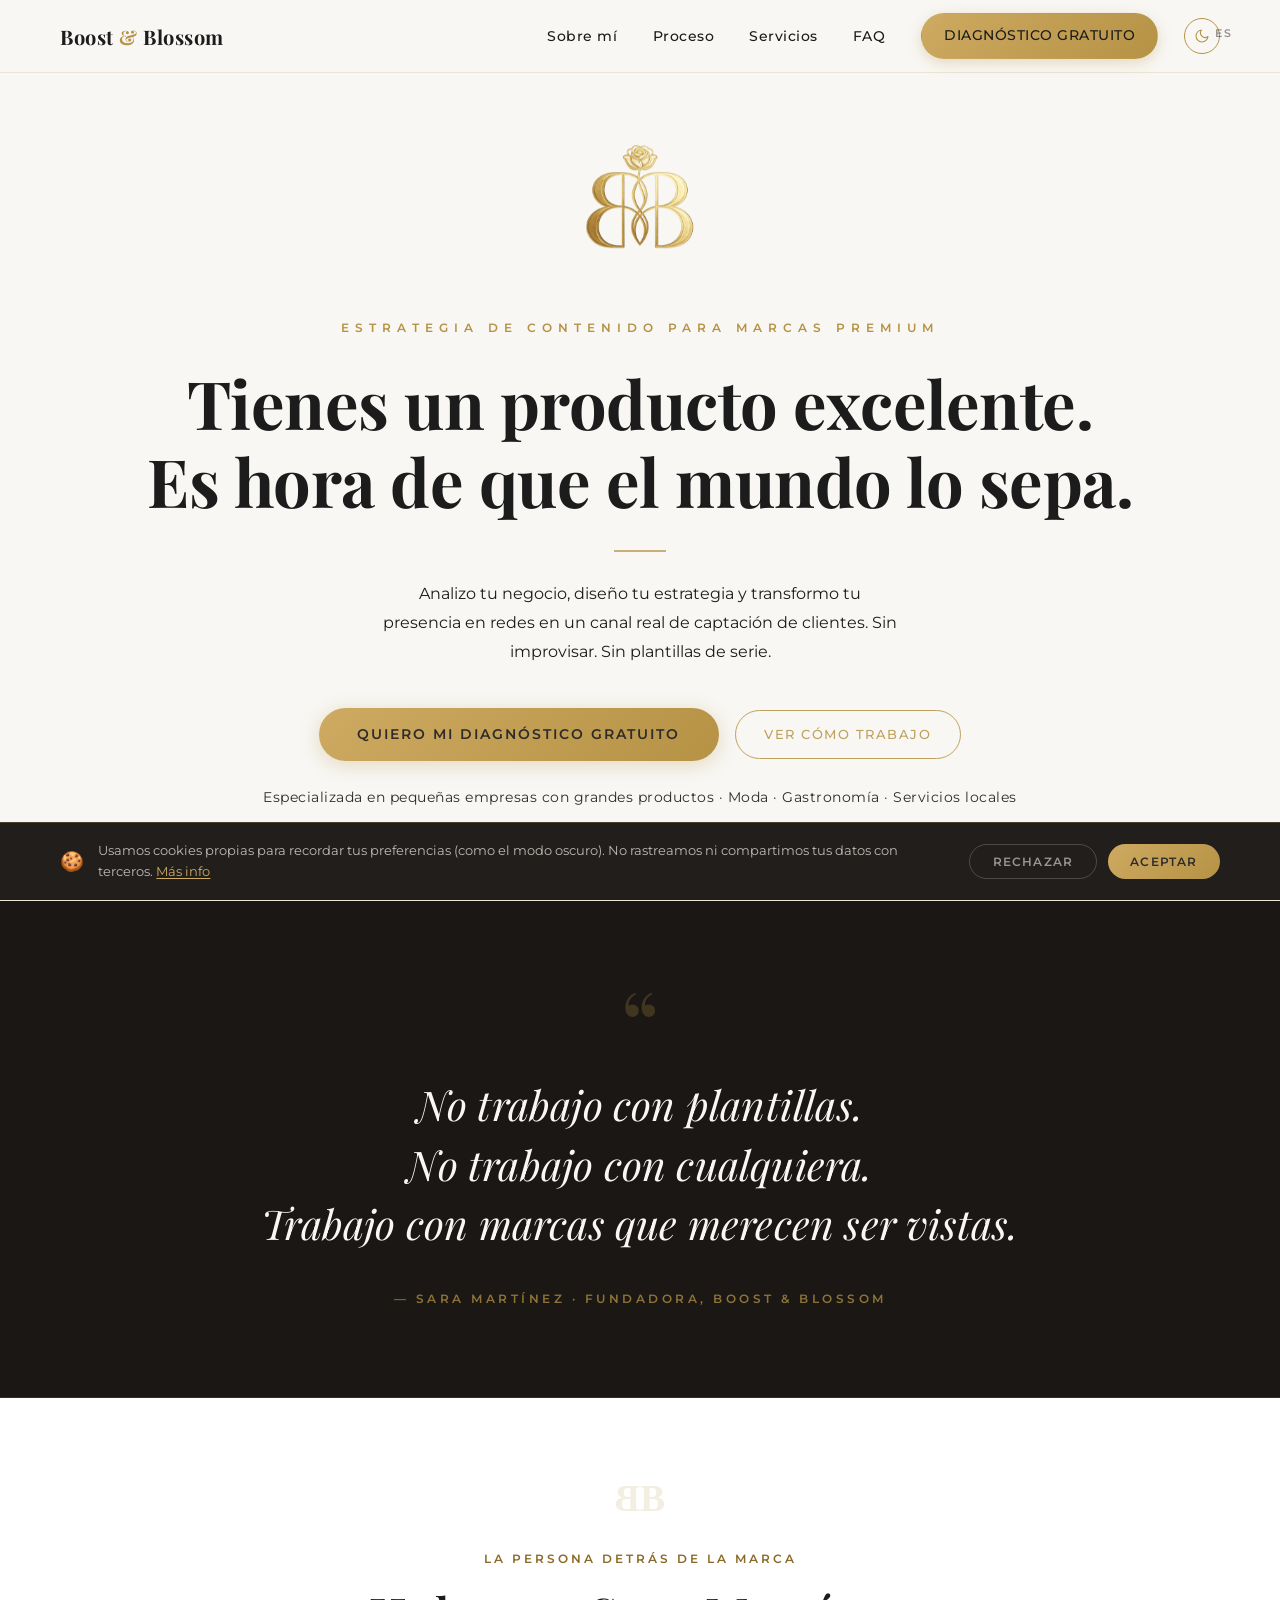
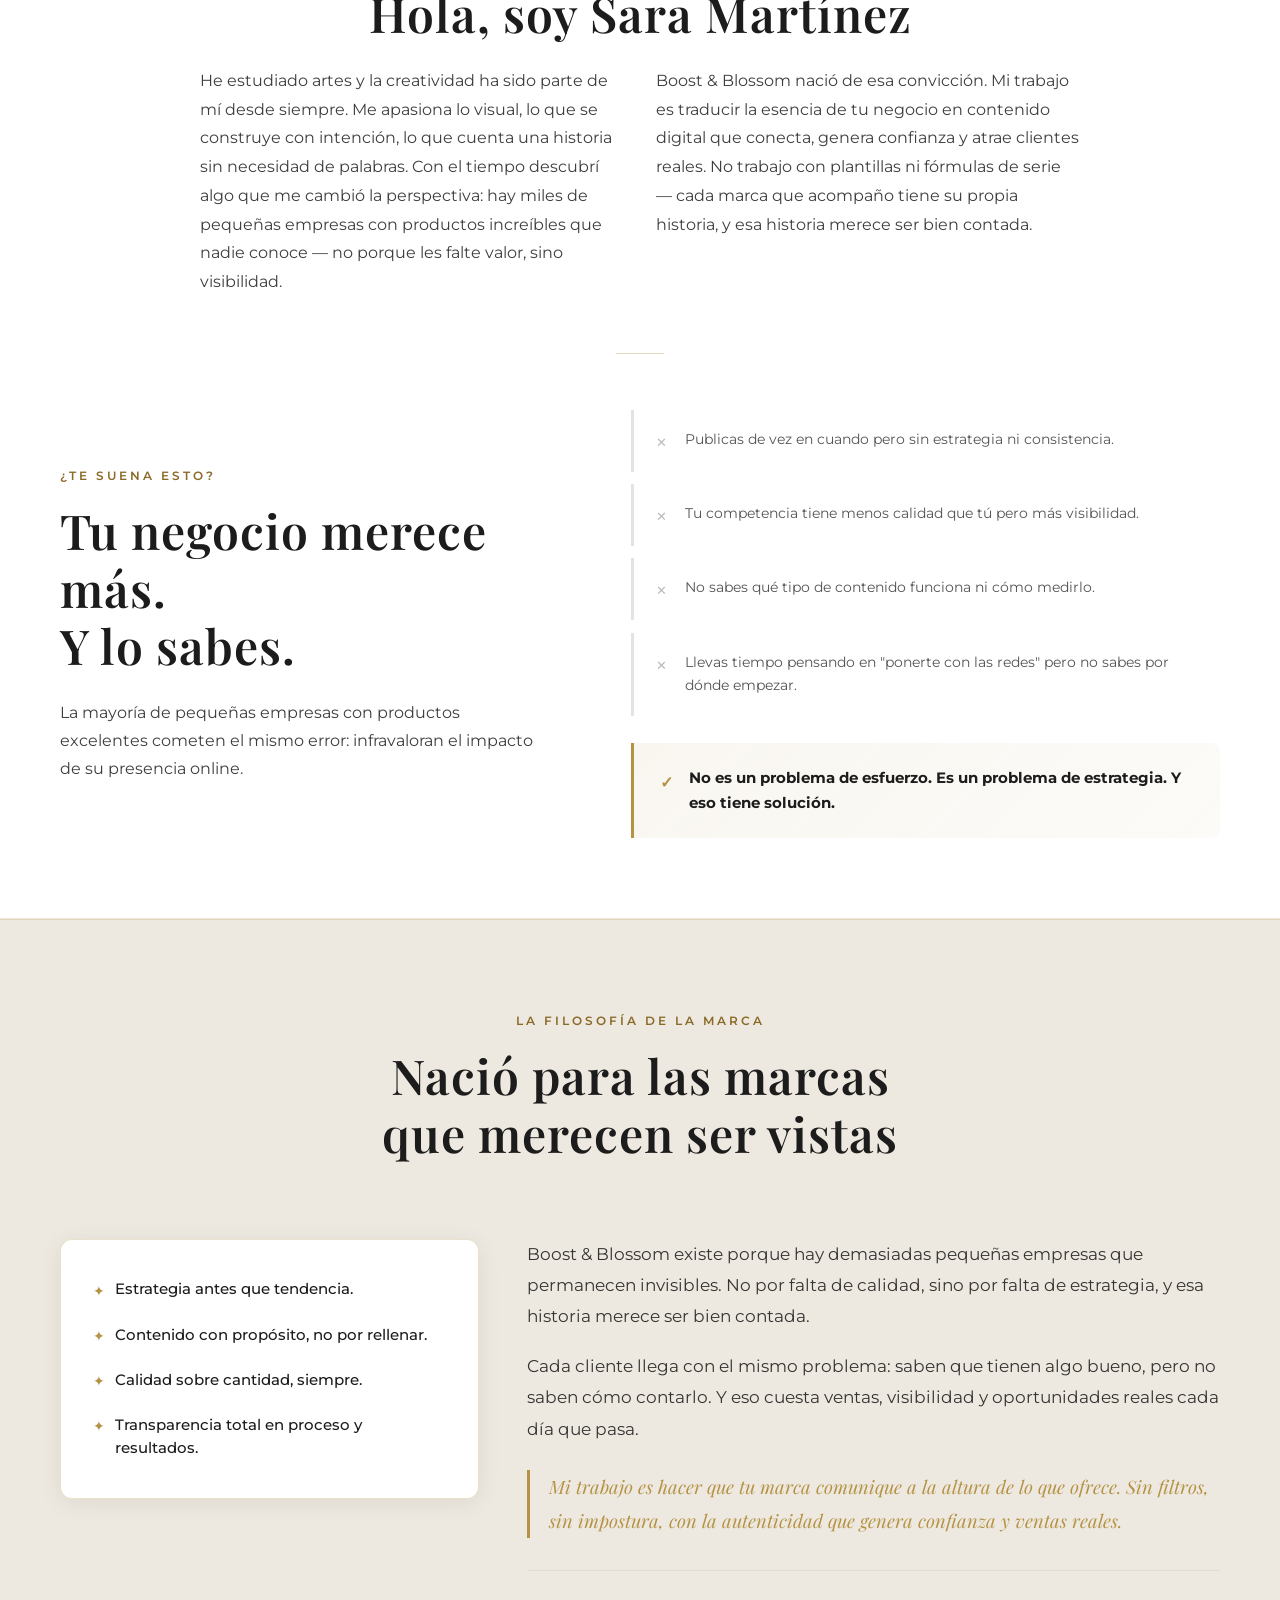
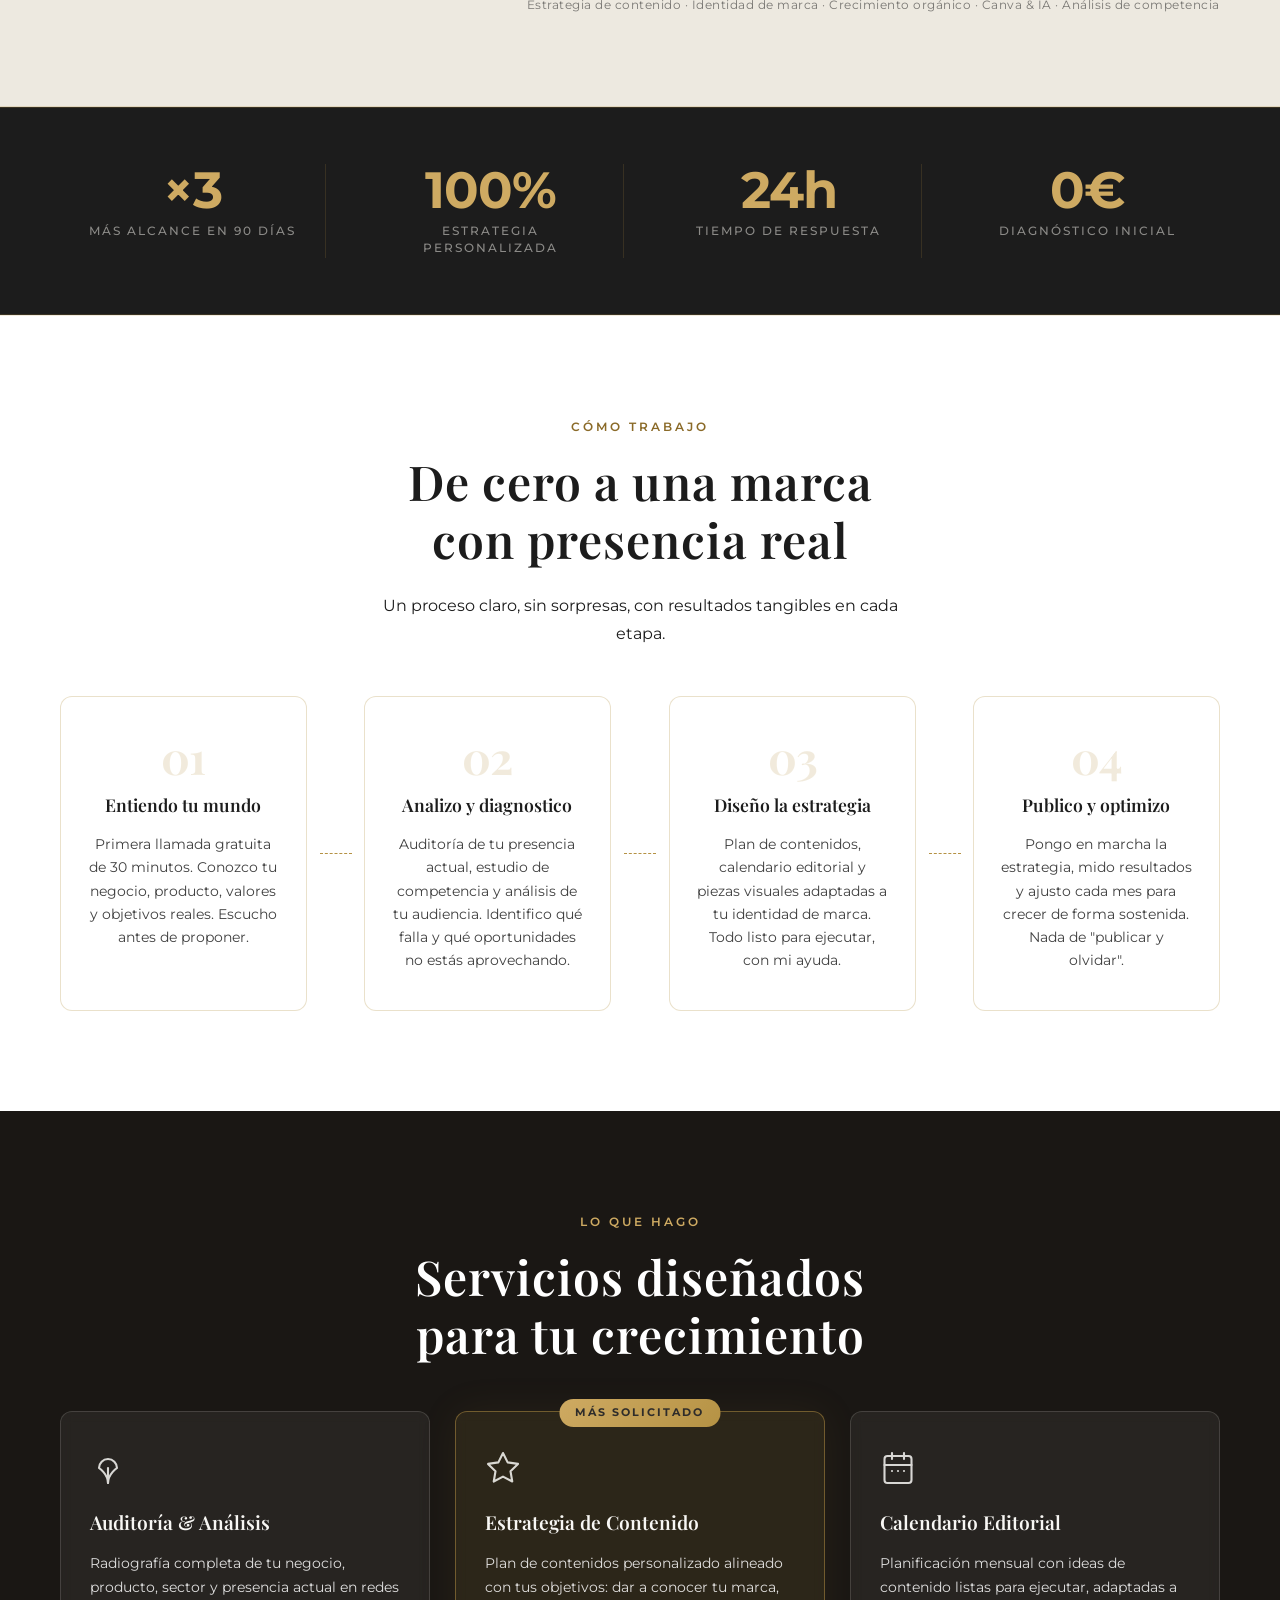
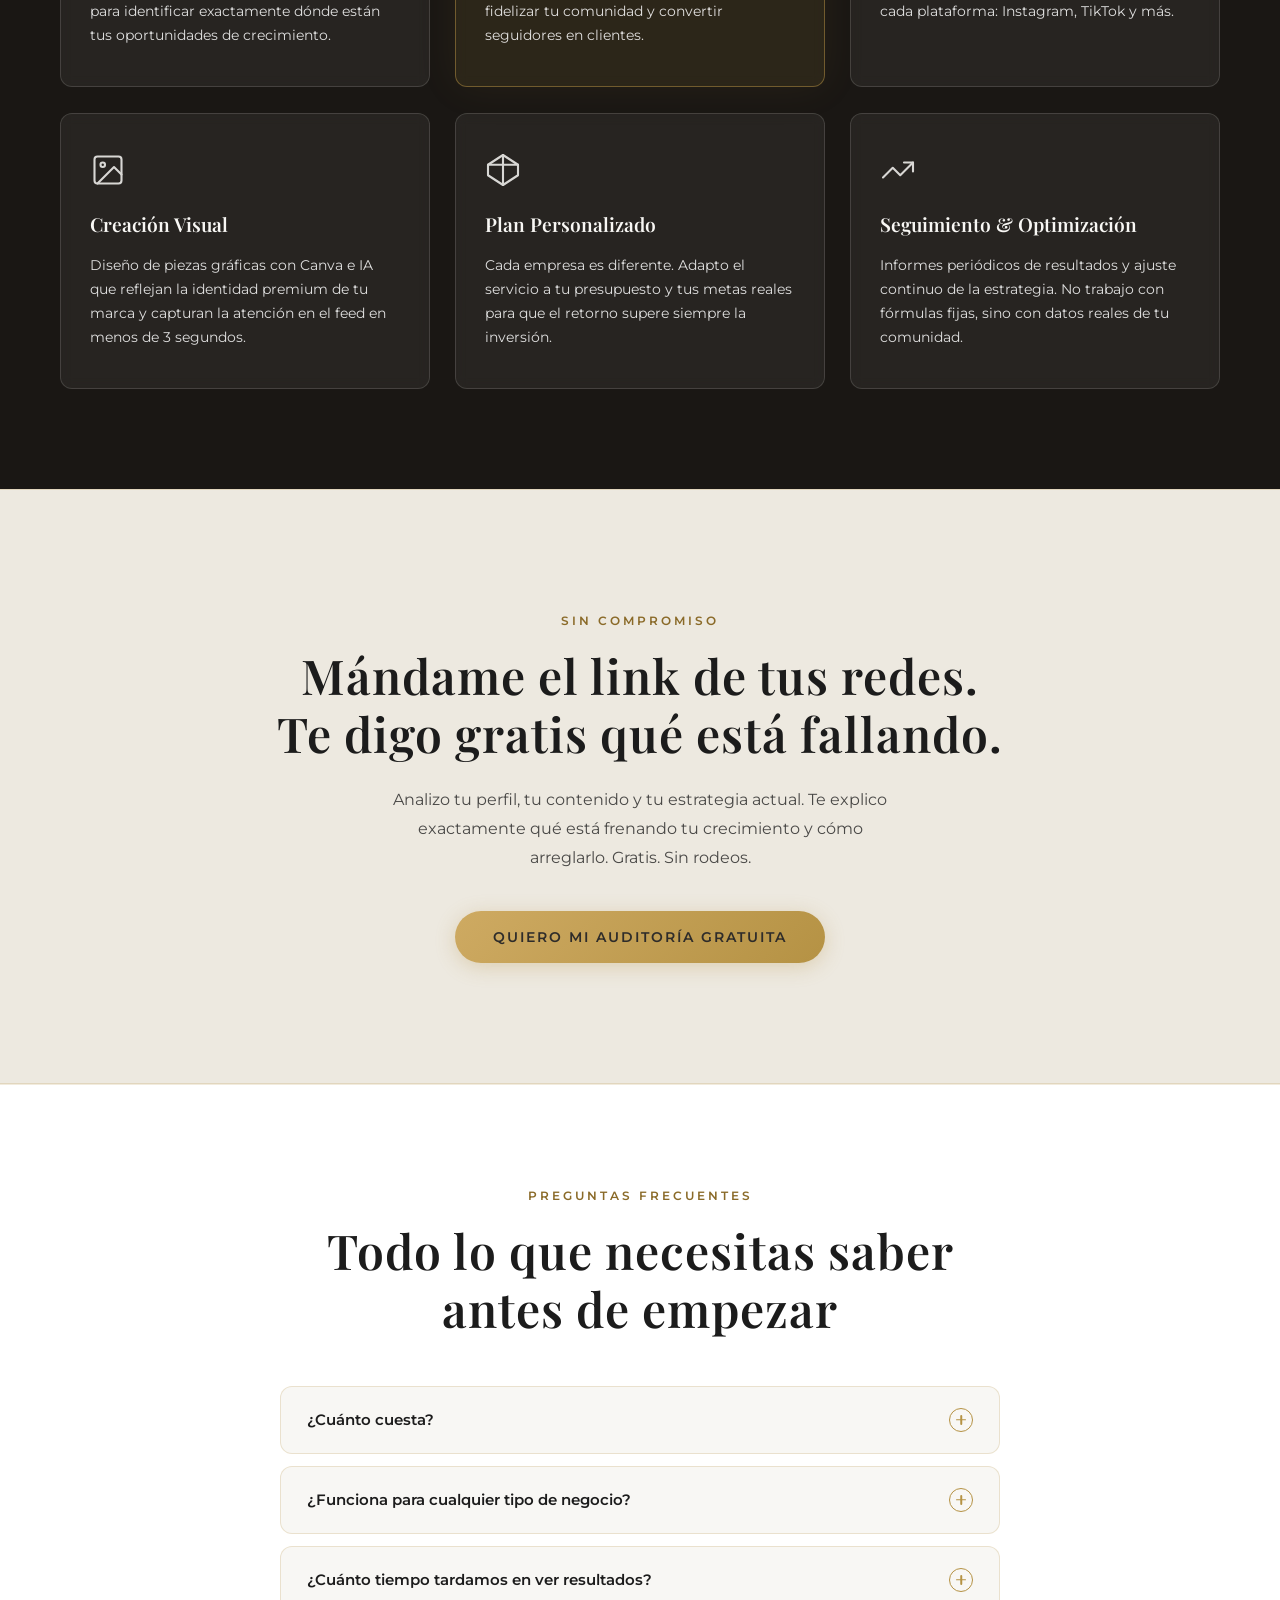
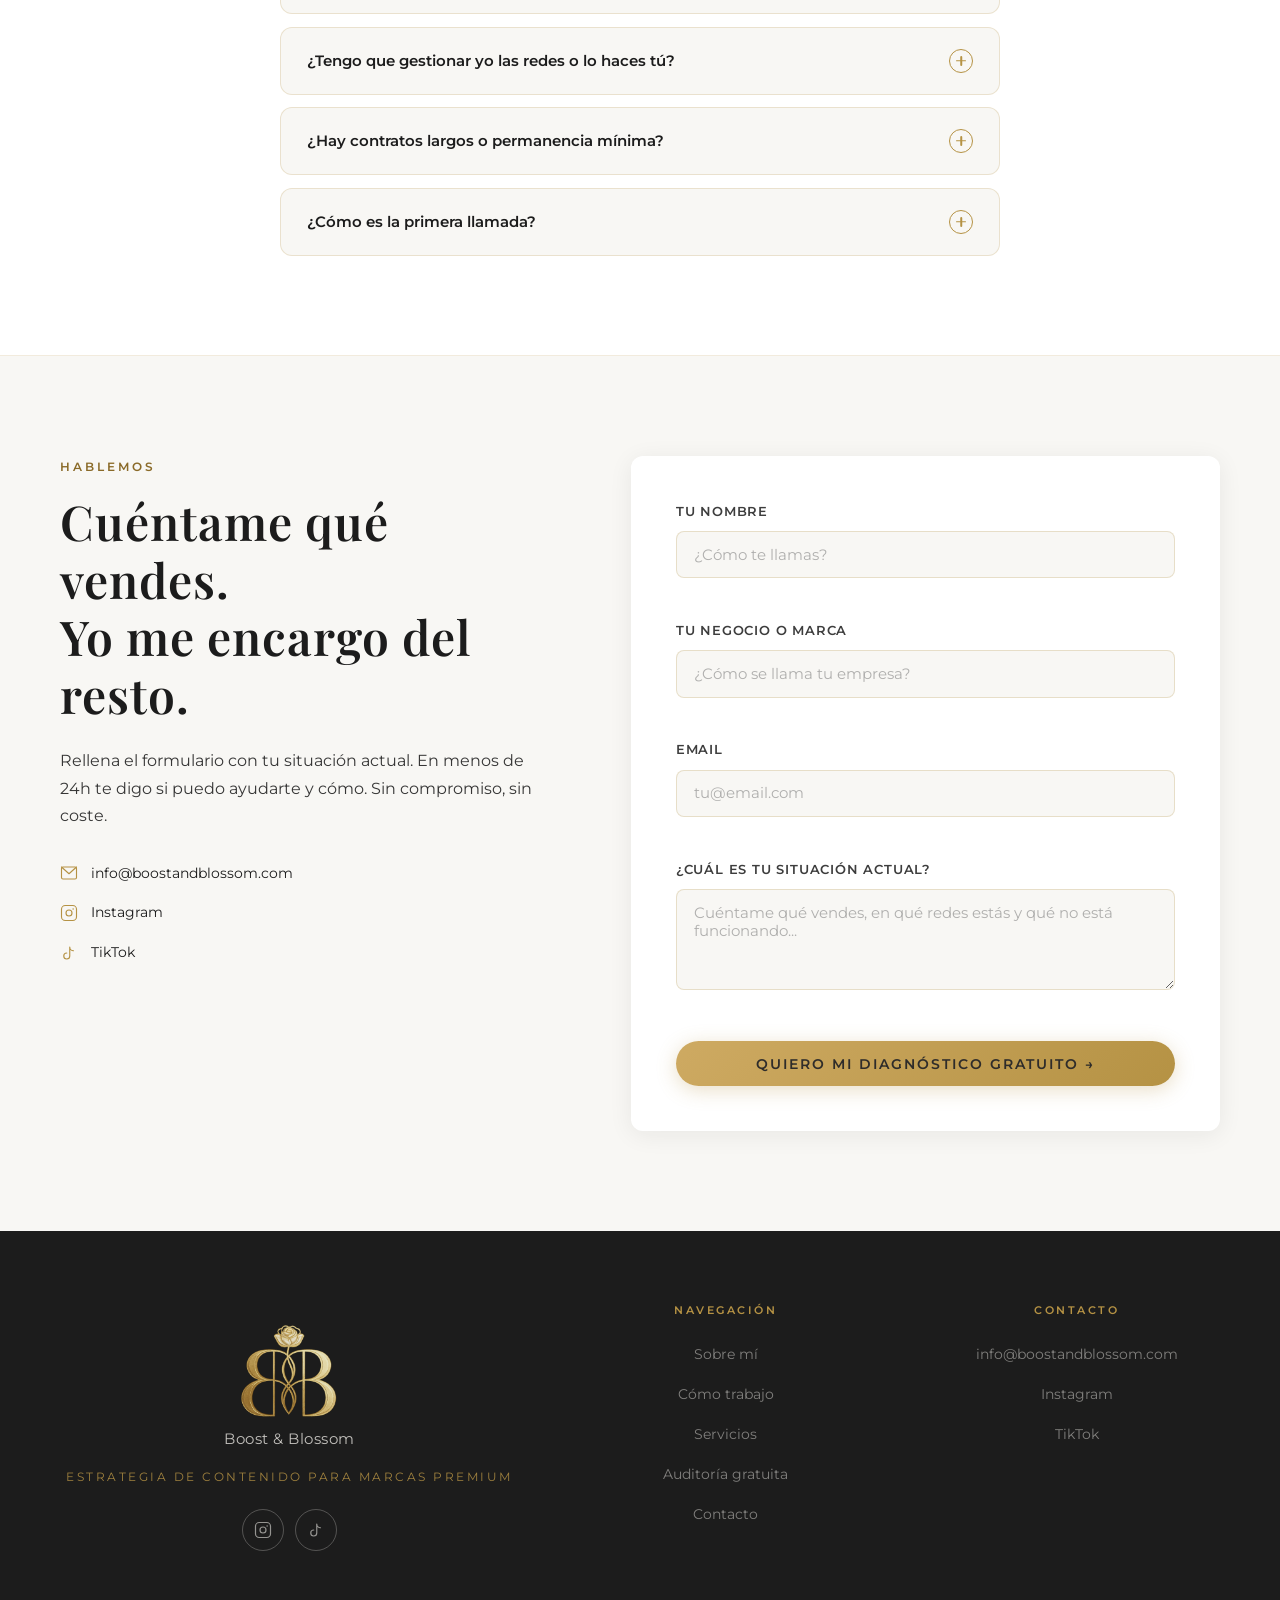
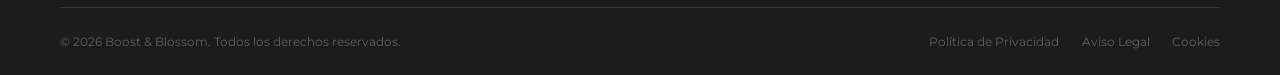
==== index.html @ fdf80126 "Launch Boost & Blossom website" ====
<!DOCTYPE html>
<html lang="es">
<head>
  <meta charset="UTF-8" />
  <meta name="viewport" content="width=device-width, initial-scale=1.0" />
  <title>Boost & Blossom | Estrategia de contenido para marcas premium</title>
  <meta name="description" content="Boost & Blossom: estrategia de contenido y gestión de redes sociales para pequeñas empresas con grandes productos. Moda, gastronomía, servicios locales. Diagnóstico gratuito." />
  <meta name="keywords" content="estrategia de contenido, gestión redes sociales, social media, marcas premium, pequeñas empresas, moda, gastronomía, servicios locales, Instagram, TikTok" />
  <meta name="author" content="Sara Martínez — Boost & Blossom" />
  <link rel="canonical" href="https://www.boostandblossom.com/" />

  <!-- Open Graph -->
  <meta property="og:title" content="Boost & Blossom | Estrategia de contenido para marcas premium" />
  <meta property="og:description" content="Tienes un producto excelente. Es hora de que el mundo lo sepa. Estrategia de contenido, identidad de marca y gestión de redes para pequeñas empresas." />
  <meta property="og:type" content="website" />
  <meta property="og:url" content="https://www.boostandblossom.com/" />
  <meta property="og:image" content="https://www.boostandblossom.com/og-image.png" />
  <meta property="og:image:width" content="1200" />
  <meta property="og:image:height" content="630" />
  <meta property="og:locale" content="es_ES" />
  <meta property="og:site_name" content="Boost & Blossom" />

  <!-- Twitter / X -->
  <meta name="twitter:card" content="summary_large_image" />
  <meta name="twitter:title" content="Boost & Blossom | Estrategia de contenido para marcas premium" />
  <meta name="twitter:description" content="Tienes un producto excelente. Es hora de que el mundo lo sepa. Estrategia de contenido y gestión de redes para pequeñas empresas." />
  <meta name="twitter:image" content="https://www.boostandblossom.com/og-image.png" />

  <link rel="preconnect" href="https://fonts.googleapis.com" />
  <link rel="preconnect" href="https://fonts.gstatic.com" crossorigin />
  <link href="https://fonts.googleapis.com/css2?family=Playfair+Display:ital,wght@0,400;0,600;0,700;1,400&family=Montserrat:wght@300;400;500;600&display=swap" rel="stylesheet" />
  <link rel="icon" type="image/svg+xml" href="favicon.svg" />
  <link rel="icon" type="image/png" href="favicon.png" />
  <link rel="apple-touch-icon" href="favicon.png" />

  <!-- Schema.org — datos estructurados para Google -->
  <script type="application/ld+json">
  {
    "@context": "https://schema.org",
    "@type": "LocalBusiness",
    "name": "Boost & Blossom",
    "description": "Estrategia de contenido y gestión de redes sociales para pequeñas empresas con grandes productos.",
    "url": "https://www.boostandblossom.com",
    "logo": "https://www.boostandblossom.com/favicon.svg",
    "image": "https://www.boostandblossom.com/og-image.png",
    "email": "info@boostandblossom.com",
    "founder": {
      "@type": "Person",
      "name": "Sara Martínez"
    },
    "sameAs": [
      "https://www.instagram.com/boostandblossom.co/",
      "https://www.tiktok.com/@boostandblossom.co"
    ],
    "serviceType": [
      "Estrategia de contenido",
      "Gestión de redes sociales",
      "Identidad de marca",
      "Calendario editorial",
      "Creación visual"
    ],
    "areaServed": "ES",
    "priceRange": "€€"
  }
  </script>
  <link rel="stylesheet" href="style.css" />
</head>
<body>

  <!-- ===== NAVBAR ===== -->
  <header class="navbar">
    <div class="navbar__inner container">
      <a href="#inicio" class="navbar__brand">Boost <span>&</span> Blossom</a>
      <nav class="navbar__nav" id="nav-menu" aria-label="Navegación principal">
        <ul>
          <li><a href="#sobre-mi">Sobre mí</a></li>
          <li><a href="#proceso">Proceso</a></li>
          <li><a href="#servicios">Servicios</a></li>
          <li><a href="#preguntas">FAQ</a></li>
          <li><a href="#contacto" class="btn btn--nav btn--nav-cta">Diagnóstico gratuito</a></li>
        </ul>
      </nav>
      <div class="navbar__actions">
        <button id="theme-toggle" aria-label="Cambiar tema">
          <svg class="icon-moon" viewBox="0 0 24 24" fill="none" stroke="currentColor" stroke-width="1.6" stroke-linecap="round" stroke-linejoin="round" aria-hidden="true"><path d="M21 12.79A9 9 0 1 1 11.21 3 7 7 0 0 0 21 12.79z"/></svg>
          <svg class="icon-sun" viewBox="0 0 24 24" fill="none" stroke="currentColor" stroke-width="1.6" stroke-linecap="round" stroke-linejoin="round" aria-hidden="true"><circle cx="12" cy="12" r="4"/><line x1="12" y1="2" x2="12" y2="5"/><line x1="12" y1="19" x2="12" y2="22"/><line x1="4.22" y1="4.22" x2="6.34" y2="6.34"/><line x1="17.66" y1="17.66" x2="19.78" y2="19.78"/><line x1="2" y1="12" x2="5" y2="12"/><line x1="19" y1="12" x2="22" y2="12"/><line x1="4.22" y1="19.78" x2="6.34" y2="17.66"/><line x1="17.66" y1="6.34" x2="19.78" y2="4.22"/></svg>
        </button>
        <button class="navbar__hamburger" id="hamburger" aria-label="Abrir menú" aria-expanded="false" aria-controls="nav-menu">
          <span></span><span></span><span></span>
        </button>
      </div>
      <div class="navbar__overlay" id="nav-overlay" aria-hidden="true"></div>
    </div>
  </header>

  <!-- ===== HERO ===== -->
  <section class="hero" id="inicio">
    <div class="container hero__content">
      <picture class="hero__logo">
        <source srcset="logos/1.webp" type="image/webp">
        <img src="logos/1.png" alt="Boost &amp; Blossom" width="200" height="200" fetchpriority="high">
      </picture>
      <p class="hero__tagline">Estrategia de contenido para marcas premium</p>
      <h1 class="hero__headline">
        <span>Tienes un producto excelente.</span>
        <span>Es hora de que el mundo lo sepa.</span>
      </h1>
      <div class="hero__divider"></div>
      <p class="hero__sub">Analizo tu negocio, diseño tu estrategia y transformo tu presencia en redes en un canal real de captación de clientes. Sin improvisar. Sin plantillas de serie.</p>
      <div class="hero__cta">
        <a href="#contacto" class="btn btn--primary">Quiero mi diagnóstico gratuito</a>
        <a href="#proceso" class="btn btn--outline btn--outline-sm">Ver cómo trabajo</a>
      </div>
      <p class="hero__nichos">Especializada en pequeñas empresas con grandes productos · Moda · Gastronomía · Servicios locales</p>
    </div>
  </section>

  <!-- ===== SOBRE MÍ ===== -->
  <section class="sobre-mi" id="sobre-mi">

    <!-- Manifesto -->
    <div class="sobre-mi__manifesto">
      <div class="container">
        <blockquote class="manifesto__quote">
          <p>No trabajo con plantillas.<br>No trabajo con cualquiera.<br>Trabajo con marcas que merecen ser vistas.</p>
          <cite>— Sara Martínez · Fundadora, Boost &amp; Blossom</cite>
        </blockquote>
      </div>
    </div>

    <!-- Personal -->
    <div class="container sobre-mi__personal">
      <div class="sobre-mi__mark" aria-hidden="true">
        <svg viewBox="0 0 80 56" xmlns="http://www.w3.org/2000/svg">
          <text y="46" font-family="Georgia, serif" font-size="42" font-weight="700" fill="currentColor" text-anchor="start" x="40" transform="scale(-1,1) translate(-80,0)">B</text>
          <text x="40" y="46" font-family="Georgia, serif" font-size="42" font-weight="700" fill="currentColor" text-anchor="start">B</text>
        </svg>
      </div>
      <span class="section-label section-label--center">La persona detrás de la marca</span>
      <h2 class="section-title section-title--center">Hola, soy Sara Martínez</h2>
      <div class="sobre-mi__bio">
        <p>He estudiado artes y la creatividad ha sido parte de mí desde siempre. Me apasiona lo visual, lo que se construye con intención, lo que cuenta una historia sin necesidad de palabras. Con el tiempo descubrí algo que me cambió la perspectiva: hay miles de pequeñas empresas con productos increíbles que nadie conoce — no porque les falte valor, sino visibilidad.</p>
        <p>Boost &amp; Blossom nació de esa convicción. Mi trabajo es traducir la esencia de tu negocio en contenido digital que conecta, genera confianza y atrae clientes reales. No trabajo con plantillas ni fórmulas de serie — cada marca que acompaño tiene su propia historia, y esa historia merece ser bien contada.</p>
      </div>
    </div>

    <div class="sobre-mi__sep"></div>

    <div class="container sobre-mi__grid">

      <div class="sobre-mi__text">
        <span class="section-label">¿Te suena esto?</span>
        <h2 class="section-title">Tu negocio merece más.<br />Y lo sabes.</h2>
        <p>La mayoría de pequeñas empresas con productos excelentes cometen el mismo error: infravaloran el impacto de su presencia online.</p>
      </div>

      <div class="sobre-mi__cards">
        <div class="suena-card suena-card--error">
          <span class="suena-card__icon">✕</span>
          <p>Publicas de vez en cuando pero sin estrategia ni consistencia.</p>
        </div>
        <div class="suena-card suena-card--error">
          <span class="suena-card__icon">✕</span>
          <p>Tu competencia tiene menos calidad que tú pero más visibilidad.</p>
        </div>
        <div class="suena-card suena-card--error">
          <span class="suena-card__icon">✕</span>
          <p>No sabes qué tipo de contenido funciona ni cómo medirlo.</p>
        </div>
        <div class="suena-card suena-card--error">
          <span class="suena-card__icon">✕</span>
          <p>Llevas tiempo pensando en "ponerte con las redes" pero no sabes por dónde empezar.</p>
        </div>
        <div class="suena-card suena-card--solution">
          <span class="suena-card__icon">✓</span>
          <p><strong>No es un problema de esfuerzo. Es un problema de estrategia. Y eso tiene solución.</strong></p>
        </div>
      </div>

    </div>
  </section>

  <!-- ===== FILOSOFÍA DE LA MARCA ===== -->
  <section class="filosofia">
    <div class="container filosofia__inner">
      <span class="section-label section-label--center">La filosofía de la marca</span>
      <h2 class="section-title section-title--center">Nació para las marcas<br />que merecen ser vistas</h2>
      <div class="filosofia__grid">

        <div class="filosofia__valores">
          <ul>
            <li>
              <span class="filosofia__valores-icon">✦</span>
              Estrategia antes que tendencia.
            </li>
            <li>
              <span class="filosofia__valores-icon">✦</span>
              Contenido con propósito, no por rellenar.
            </li>
            <li>
              <span class="filosofia__valores-icon">✦</span>
              Calidad sobre cantidad, siempre.
            </li>
            <li>
              <span class="filosofia__valores-icon">✦</span>
              Transparencia total en proceso y resultados.
            </li>
          </ul>
        </div>

        <div class="filosofia__derecha">
          <div class="filosofia__texto">
            <p>Boost &amp; Blossom existe porque hay demasiadas pequeñas empresas que permanecen invisibles. No por falta de calidad, sino por falta de estrategia, y esa historia merece ser bien contada.</p>
            <p>Cada cliente llega con el mismo problema: saben que tienen algo bueno, pero no saben cómo contarlo. Y eso cuesta ventas, visibilidad y oportunidades reales cada día que pasa.</p>
            <p class="filosofia__cierre">Mi trabajo es hacer que tu marca comunique a la altura de lo que ofrece. Sin filtros, sin impostura, con la autenticidad que genera confianza y ventas reales.</p>
          </div>
          <div class="filosofia__especialidades">
            Estrategia de contenido · Identidad de marca · Crecimiento orgánico · Canva &amp; IA · Análisis de competencia
          </div>
        </div>

      </div>
    </div>
  </section>

  <!-- ===== STATS STRIP ===== -->
  <section class="stats">
    <div class="container stats__grid">
      <div class="stat">
        <span class="stat__num">×3</span>
        <span class="stat__label">Más alcance en 90 días</span>
      </div>
      <div class="stat">
        <span class="stat__num">100%</span>
        <span class="stat__label">Estrategia personalizada</span>
      </div>
      <div class="stat">
        <span class="stat__num">24h</span>
        <span class="stat__label">Tiempo de respuesta</span>
      </div>
      <div class="stat">
        <span class="stat__num">0€</span>
        <span class="stat__label">Diagnóstico inicial</span>
      </div>
    </div>
  </section>

  <!-- ===== PROCESO ===== -->
  <section class="proceso" id="proceso">
    <div class="container">
      <span class="section-label section-label--center">Cómo trabajo</span>
      <h2 class="section-title section-title--center">De cero a una marca<br />con presencia real</h2>
      <p class="section-intro">Un proceso claro, sin sorpresas, con resultados tangibles en cada etapa.</p>

      <div class="proceso__steps">

        <div class="proceso__step">
          <div class="proceso__num">01</div>
          <h3>Entiendo tu mundo</h3>
          <p>Primera llamada gratuita de 30 minutos. Conozco tu negocio, producto, valores y objetivos reales. Escucho antes de proponer.</p>
        </div>

        <div class="proceso__connector" aria-hidden="true"></div>

        <div class="proceso__step">
          <div class="proceso__num">02</div>
          <h3>Analizo y diagnostico</h3>
          <p>Auditoría de tu presencia actual, estudio de competencia y análisis de tu audiencia. Identifico qué falla y qué oportunidades no estás aprovechando.</p>
        </div>

        <div class="proceso__connector" aria-hidden="true"></div>

        <div class="proceso__step">
          <div class="proceso__num">03</div>
          <h3>Diseño la estrategia</h3>
          <p>Plan de contenidos, calendario editorial y piezas visuales adaptadas a tu identidad de marca. Todo listo para ejecutar, con mi ayuda.</p>
        </div>

        <div class="proceso__connector" aria-hidden="true"></div>

        <div class="proceso__step">
          <div class="proceso__num">04</div>
          <h3>Publico y optimizo</h3>
          <p>Pongo en marcha la estrategia, mido resultados y ajusto cada mes para crecer de forma sostenida. Nada de "publicar y olvidar".</p>
        </div>

      </div>
    </div>
  </section>

  <!-- ===== SERVICIOS ===== -->
  <section class="servicios" id="servicios">
    <div class="container">
      <span class="section-label section-label--light section-label--center">Lo que hago</span>
      <h2 class="section-title section-title--light section-title--center">Servicios diseñados<br />para tu crecimiento</h2>
      <div class="servicios__grid">

        <div class="service-card">
          <div class="service-card__icon" aria-hidden="true">
            <svg viewBox="0 0 24 24" fill="none" stroke="currentColor" stroke-width="1.4" stroke-linecap="round" stroke-linejoin="round"><path d="M12 22c0-6-6-10-6-10a6 6 0 0 1 12 0s-6 4-6 10z"/><path d="M12 22V12"/></svg>
          </div>
          <h3>Auditoría &amp; Análisis</h3>
          <p>Radiografía completa de tu negocio, producto, sector y presencia actual en redes para identificar exactamente dónde están tus oportunidades de crecimiento.</p>
        </div>

        <div class="service-card service-card--featured">
          <div class="service-card__icon" aria-hidden="true">
            <svg viewBox="0 0 24 24" fill="none" stroke="currentColor" stroke-width="1.4" stroke-linecap="round" stroke-linejoin="round"><polygon points="12 2 15.09 8.26 22 9.27 17 14.14 18.18 21.02 12 17.77 5.82 21.02 7 14.14 2 9.27 8.91 8.26 12 2"/></svg>
          </div>
          <h3>Estrategia de Contenido</h3>
          <p>Plan de contenidos personalizado alineado con tus objetivos: dar a conocer tu marca, fidelizar tu comunidad y convertir seguidores en clientes.</p>
        </div>

        <div class="service-card">
          <div class="service-card__icon" aria-hidden="true">
            <svg viewBox="0 0 24 24" fill="none" stroke="currentColor" stroke-width="1.4" stroke-linecap="round" stroke-linejoin="round"><rect x="3" y="4" width="18" height="18" rx="2"/><line x1="16" y1="2" x2="16" y2="6"/><line x1="8" y1="2" x2="8" y2="6"/><line x1="3" y1="10" x2="21" y2="10"/><line x1="8" y1="14" x2="8.01" y2="14"/><line x1="12" y1="14" x2="12.01" y2="14"/><line x1="16" y1="14" x2="16.01" y2="14"/></svg>
          </div>
          <h3>Calendario Editorial</h3>
          <p>Planificación mensual con ideas de contenido listas para ejecutar, adaptadas a cada plataforma: Instagram, TikTok y más.</p>
        </div>

        <div class="service-card">
          <div class="service-card__icon" aria-hidden="true">
            <svg viewBox="0 0 24 24" fill="none" stroke="currentColor" stroke-width="1.4" stroke-linecap="round" stroke-linejoin="round"><rect x="3" y="3" width="18" height="18" rx="2"/><circle cx="8.5" cy="8.5" r="1.5"/><polyline points="21 15 16 10 5 21"/></svg>
          </div>
          <h3>Creación Visual</h3>
          <p>Diseño de piezas gráficas con Canva e IA que reflejan la identidad premium de tu marca y capturan la atención en el feed en menos de 3 segundos.</p>
        </div>

        <div class="service-card">
          <div class="service-card__icon" aria-hidden="true">
            <svg viewBox="0 0 24 24" fill="none" stroke="currentColor" stroke-width="1.4" stroke-linecap="round" stroke-linejoin="round"><polygon points="12 2 22 8.5 22 15.5 12 22 2 15.5 2 8.5 12 2"/><line x1="12" y1="22" x2="12" y2="2"/><line x1="2" y1="8.5" x2="22" y2="8.5"/></svg>
          </div>
          <h3>Plan Personalizado</h3>
          <p>Cada empresa es diferente. Adapto el servicio a tu presupuesto y tus metas reales para que el retorno supere siempre la inversión.</p>
        </div>

        <div class="service-card">
          <div class="service-card__icon" aria-hidden="true">
            <svg viewBox="0 0 24 24" fill="none" stroke="currentColor" stroke-width="1.4" stroke-linecap="round" stroke-linejoin="round"><polyline points="22 7 13.5 15.5 8.5 10.5 2 17"/><polyline points="16 7 22 7 22 13"/></svg>
          </div>
          <h3>Seguimiento &amp; Optimización</h3>
          <p>Informes periódicos de resultados y ajuste continuo de la estrategia. No trabajo con fórmulas fijas, sino con datos reales de tu comunidad.</p>
        </div>

      </div>
    </div>
  </section>

  <!-- ===== AUDITORÍA GRATUITA CTA ===== -->
  <section class="testimonios" id="auditoria">
    <div class="container cta-auditoria">
      <span class="section-label section-label--center">Sin compromiso</span>
      <h2 class="section-title section-title--center">Mándame el link de tus redes.<br />Te digo gratis qué está fallando.</h2>
      <p class="cta-auditoria__sub">Analizo tu perfil, tu contenido y tu estrategia actual. Te explico exactamente qué está frenando tu crecimiento y cómo arreglarlo. Gratis. Sin rodeos.</p>
      <a href="#contacto" class="btn btn--primary">Quiero mi auditoría gratuita</a>
    </div>
  </section>

  <!-- ===== PREGUNTAS FRECUENTES ===== -->
  <section class="preguntas" id="preguntas">
    <div class="container">
      <span class="section-label section-label--center">Preguntas frecuentes</span>
      <h2 class="section-title section-title--center">Todo lo que necesitas saber<br />antes de empezar</h2>
      <div class="faq__list">

        <div class="faq__item">
          <button class="faq__question" aria-expanded="false" aria-controls="faq-1">
            <span>¿Cuánto cuesta?</span>
            <span class="faq__icon" aria-hidden="true"></span>
          </button>
          <div class="faq__answer" id="faq-1" role="region">
            <p>Depende del servicio y del alcance. El diagnóstico inicial no tiene coste. Los servicios mensuales se adaptan a tu presupuesto en una primera llamada. Sin sorpresas ni costes ocultos: sabes exactamente qué pagas antes de empezar.</p>
          </div>
        </div>

        <div class="faq__item">
          <button class="faq__question" aria-expanded="false" aria-controls="faq-2">
            <span>¿Funciona para cualquier tipo de negocio?</span>
            <span class="faq__icon" aria-hidden="true"></span>
          </button>
          <div class="faq__answer" id="faq-2" role="region">
            <p>Me especializo en pequeñas empresas con productos o servicios de calidad: moda, gastronomía, artesanía, servicios locales, lifestyle y negocios B2B de proximidad. Si tienes dudas sobre si tu negocio encaja, escríbeme y te lo digo con honestidad antes de proponer nada.</p>
          </div>
        </div>

        <div class="faq__item">
          <button class="faq__question" aria-expanded="false" aria-controls="faq-3">
            <span>¿Cuánto tiempo tardamos en ver resultados?</span>
            <span class="faq__icon" aria-hidden="true"></span>
          </button>
          <div class="faq__answer" id="faq-3" role="region">
            <p>El crecimiento orgánico requiere consistencia. Los primeros resultados visibles —más coherencia de marca, mayor engagement, más alcance— suelen aparecer entre el segundo y tercer mes de trabajo constante. Lo que verás antes: claridad total en tu comunicación y publicaciones que realmente representan tu marca.</p>
          </div>
        </div>

        <div class="faq__item">
          <button class="faq__question" aria-expanded="false" aria-controls="faq-4">
            <span>¿Tengo que gestionar yo las redes o lo haces tú?</span>
            <span class="faq__icon" aria-hidden="true"></span>
          </button>
          <div class="faq__answer" id="faq-4" role="region">
            <p>Depende del servicio que elijas. Puedo diseñar la estrategia y el contenido para que tú lo ejecutes, o puedo gestionar todo el proceso de principio a fin. Lo hablamos en la primera llamada y lo adaptamos a tu tiempo y preferencias.</p>
          </div>
        </div>

        <div class="faq__item">
          <button class="faq__question" aria-expanded="false" aria-controls="faq-5">
            <span>¿Hay contratos largos o permanencia mínima?</span>
            <span class="faq__icon" aria-hidden="true"></span>
          </button>
          <div class="faq__answer" id="faq-5" role="region">
            <p>No. Trabajo por meses renovables sin permanencia mínima. Si después del primer mes no ves el valor, no hay compromiso de continuidad. Prefiero ganarme tu confianza cada mes antes que retenerte con letra pequeña.</p>
          </div>
        </div>

        <div class="faq__item">
          <button class="faq__question" aria-expanded="false" aria-controls="faq-6">
            <span>¿Cómo es la primera llamada?</span>
            <span class="faq__icon" aria-hidden="true"></span>
          </button>
          <div class="faq__answer" id="faq-6" role="region">
            <p>Gratuita, sin presión y de 30 minutos máximo. Me cuentas tu negocio, tus objetivos y tus frustraciones actuales con las redes. Yo te digo honestamente si puedo ayudarte y cómo. Si no encajamos, te lo digo sin rodeos.</p>
          </div>
        </div>

      </div>
    </div>
  </section>

  <!-- ===== CONTACTO ===== -->
  <section class="contacto" id="contacto">
    <div class="container contacto__grid">
      <div class="contacto__info">
        <span class="section-label">Hablemos</span>
        <h2 class="section-title">Cuéntame qué vendes.<br />Yo me encargo del resto.</h2>
        <p>Rellena el formulario con tu situación actual. En menos de 24h te digo si puedo ayudarte y cómo. Sin compromiso, sin coste.</p>
        <ul class="contacto__details">
          <li>
            <span class="contacto__icon">
              <svg viewBox="0 0 24 24" fill="none" stroke="currentColor" stroke-width="1.5" stroke-linecap="round" stroke-linejoin="round"><rect x="2" y="4" width="20" height="16" rx="2"/><polyline points="2,4 12,13 22,4"/></svg>
            </span>
            <a href="mailto:info@boostandblossom.com">info@boostandblossom.com</a>
          </li>
          <li>
            <span class="contacto__icon">
              <svg viewBox="0 0 24 24" fill="none" stroke="currentColor" stroke-width="1.5" stroke-linecap="round" stroke-linejoin="round"><rect x="2" y="2" width="20" height="20" rx="5"/><circle cx="12" cy="12" r="4"/><circle cx="17.5" cy="6.5" r="1" fill="currentColor" stroke="none"/></svg>
            </span>
            <a href="https://www.instagram.com/boostandblossom.co/?hl=es%2F" target="_blank" rel="noopener">Instagram</a>
          </li>
          <li>
            <span class="contacto__icon">
              <svg viewBox="0 0 24 24" fill="none" stroke="currentColor" stroke-width="1.5" stroke-linecap="round" stroke-linejoin="round"><path d="M9 12a4 4 0 1 0 4 4V4a5 5 0 0 0 5 5"/></svg>
            </span>
            <a href="https://www.tiktok.com/@boostandblossom.co?_r=1&amp;_t=ZN-95MszK8Ybt0" target="_blank" rel="noopener">TikTok</a>
          </li>
        </ul>
      </div>
      <form class="contacto__form" id="contact-form" novalidate autocomplete="on">
        <div class="form-group">
          <label for="nombre">Tu nombre</label>
          <input type="text" id="nombre" name="nombre" placeholder="¿Cómo te llamas?" autocomplete="name" required />
          <span class="form-error" id="error-nombre" role="alert" aria-live="polite"></span>
        </div>
        <div class="form-group">
          <label for="empresa">Tu negocio o marca</label>
          <input type="text" id="empresa" name="empresa" placeholder="¿Cómo se llama tu empresa?" autocomplete="organization" required />
          <span class="form-error" id="error-empresa" role="alert" aria-live="polite"></span>
        </div>
        <div class="form-group">
          <label for="email">Email</label>
          <input type="email" id="email" name="email" placeholder="tu@email.com" autocomplete="email" required />
          <span class="form-error" id="error-email" role="alert" aria-live="polite"></span>
        </div>
        <div class="form-group">
          <label for="mensaje">¿Cuál es tu situación actual?</label>
          <textarea id="mensaje" name="mensaje" rows="4" placeholder="Cuéntame qué vendes, en qué redes estás y qué no está funcionando..." required></textarea>
          <span class="form-error" id="error-mensaje" role="alert" aria-live="polite"></span>
        </div>
        <button type="submit" class="btn btn--primary btn--full" id="form-submit">
          <span class="btn-text">Quiero mi diagnóstico gratuito →</span>
          <span class="btn-loading" aria-hidden="true">Enviando…</span>
        </button>
        <div class="form-feedback" id="form-feedback" role="status" aria-live="polite"></div>
      </form>
    </div>
  </section>

  <!-- ===== FOOTER ===== -->
  <footer class="footer">
    <div class="container footer__inner">

      <div class="footer__brand">
        <picture>
          <source srcset="logos/1.webp" type="image/webp">
          <img src="logos/1.png" alt="Boost &amp; Blossom" class="footer__logo" width="160" height="160" loading="lazy">
        </picture>
        <p class="footer__brand-name">Boost <span>&</span> Blossom</p>
        <p class="footer__slogan">ESTRATEGIA DE CONTENIDO PARA MARCAS PREMIUM</p>
        <div class="footer__social">
          <a href="https://www.instagram.com/boostandblossom.co/?hl=es%2F" class="social-link" aria-label="Instagram" target="_blank" rel="noopener">
            <svg viewBox="0 0 24 24" fill="none" stroke="currentColor" stroke-width="1.6" stroke-linecap="round" stroke-linejoin="round"><rect x="2" y="2" width="20" height="20" rx="5"/><circle cx="12" cy="12" r="4"/><circle cx="17.5" cy="6.5" r="1" fill="currentColor" stroke="none"/></svg>
          </a>
          <a href="https://www.tiktok.com/@boostandblossom.co?_r=1&_t=ZN-95MszK8Ybt0" class="social-link" aria-label="TikTok" target="_blank" rel="noopener">
            <svg viewBox="0 0 24 24" fill="none" stroke="currentColor" stroke-width="1.6" stroke-linecap="round" stroke-linejoin="round"><path d="M9 12a4 4 0 1 0 4 4V4a5 5 0 0 0 5 5"/></svg>
          </a>
        </div>
      </div>

      <div class="footer__col">
        <h4 class="footer__col-title">Navegación</h4>
        <nav>
          <ul>
            <li><a href="#sobre-mi">Sobre mí</a></li>
            <li><a href="#proceso">Cómo trabajo</a></li>
            <li><a href="#servicios">Servicios</a></li>
            <li><a href="#auditoria">Auditoría gratuita</a></li>
            <li><a href="#contacto">Contacto</a></li>
          </ul>
        </nav>
      </div>

      <div class="footer__col">
        <h4 class="footer__col-title">Contacto</h4>
        <ul>
          <li><a href="mailto:info@boostandblossom.com">info@boostandblossom.com</a></li>
          <li><a href="https://www.instagram.com/boostandblossom.co/?hl=es%2F" target="_blank" rel="noopener">Instagram</a></li>
          <li><a href="https://www.tiktok.com/@boostandblossom.co?_r=1&amp;_t=ZN-95MszK8Ybt0" target="_blank" rel="noopener">TikTok</a></li>
        </ul>
      </div>

    </div>
    <div class="footer__bottom">
      <div class="container">
        <p>&copy; 2026 Boost &amp; Blossom. Todos los derechos reservados.</p>
        <ul>
          <li><button class="footer__legal-btn" id="btn-privacidad">Política de Privacidad</button></li>
          <li><button class="footer__legal-btn" id="btn-aviso">Aviso Legal</button></li>
          <li><button class="footer__legal-btn" id="btn-cookies-footer">Cookies</button></li>
        </ul>
      </div>
    </div>
  </footer>

  <!-- ===== COOKIE BANNER ===== -->
  <div class="cookie-banner" id="cookie-banner" role="dialog" aria-label="Aviso de cookies" aria-live="polite">
    <div class="cookie-banner__inner">
      <div class="cookie-banner__text">
        <span class="cookie-banner__icon">🍪</span>
        <p>Usamos cookies propias para recordar tus preferencias (como el modo oscuro). No rastreamos ni compartimos tus datos con terceros. <button class="cookie-banner__link" id="cookie-info-btn">Más info</button></p>
      </div>
      <div class="cookie-banner__actions">
        <button class="cookie-banner__btn cookie-banner__btn--reject" id="cookie-reject">Rechazar</button>
        <button class="cookie-banner__btn cookie-banner__btn--accept" id="cookie-accept">Aceptar</button>
      </div>
    </div>
  </div>

  <!-- ===== COOKIE MODAL ===== -->
  <div class="cookie-modal" id="cookie-modal" role="dialog" aria-modal="true" aria-label="Información sobre cookies">
    <div class="cookie-modal__backdrop" id="cookie-modal-backdrop"></div>
    <div class="cookie-modal__box">
      <button class="cookie-modal__close" id="cookie-modal-close" aria-label="Cerrar">✕</button>
      <h3 class="cookie-modal__title">¿Qué son las cookies?</h3>
      <p class="cookie-modal__intro">Las cookies son pequeños archivos de texto que se guardan en tu navegador cuando visitas una web. Sirven para recordar tus preferencias y mejorar tu experiencia.</p>

      <div class="cookie-modal__table">
        <div class="cookie-modal__row cookie-modal__row--header">
          <span>Cookie</span>
          <span>Finalidad</span>
          <span>Duración</span>
        </div>
        <div class="cookie-modal__row">
          <span><code>theme</code></span>
          <span>Recuerda si prefieres modo oscuro o claro</span>
          <span>Permanente</span>
        </div>
        <div class="cookie-modal__row">
          <span><code>cookies</code></span>
          <span>Guarda tu respuesta a este aviso</span>
          <span>Permanente</span>
        </div>
      </div>

      <p class="cookie-modal__note">Esta web <strong>no usa</strong> cookies de analítica, publicidad ni redes sociales. Tus datos no se comparten con terceros.</p>
      <p class="cookie-modal__note">Puedes eliminar las cookies en cualquier momento desde los ajustes de tu navegador.</p>

      <button class="cookie-modal__cta" id="cookie-modal-close-btn">Entendido</button>
    </div>
  </div>

  <!-- ===== MODAL POLÍTICA DE PRIVACIDAD ===== -->
  <div class="cookie-modal" id="modal-privacidad" role="dialog" aria-modal="true" aria-label="Política de Privacidad">
    <div class="cookie-modal__backdrop" data-close="modal-privacidad"></div>
    <div class="cookie-modal__box cookie-modal__box--tall">
      <button class="cookie-modal__close" data-close="modal-privacidad" aria-label="Cerrar">✕</button>
      <h3 class="cookie-modal__title">Política de Privacidad</h3>
      <div class="legal-modal__body">
        <h4>1. Responsable del tratamiento</h4>
        <p>Sara Martínez · Boost &amp; Blossom · <a href="mailto:info@boostandblossom.com">info@boostandblossom.com</a></p>

        <h4>2. ¿Qué datos recogemos?</h4>
        <p>Únicamente los que tú nos facilitas voluntariamente a través del formulario de contacto: nombre, correo electrónico y el mensaje que nos envías.</p>

        <h4>3. ¿Para qué los usamos?</h4>
        <p>Exclusivamente para responder a tu consulta y, si lo consientes, para enviarte información sobre nuestros servicios. No usamos tus datos para ninguna otra finalidad.</p>

        <h4>4. ¿Cuánto tiempo los guardamos?</h4>
        <p>El tiempo necesario para gestionar tu solicitud y, en su caso, durante el plazo legalmente exigido. Si no se establece relación comercial, los datos se eliminan en un plazo máximo de 12 meses.</p>

        <h4>5. ¿Los compartimos con terceros?</h4>
        <p>No cedemos ni vendemos tus datos a terceros. No utilizamos herramientas de analítica ni publicidad que transfieran información a plataformas externas.</p>

        <h4>6. Tus derechos</h4>
        <p>Tienes derecho a acceder, rectificar, suprimir, oponerte y limitar el tratamiento de tus datos. Puedes ejercerlos escribiendo a <a href="mailto:info@boostandblossom.com">info@boostandblossom.com</a>. Si consideras que tus derechos no han sido atendidos, puedes reclamar ante la <a href="https://www.aepd.es" target="_blank" rel="noopener">Agencia Española de Protección de Datos</a>.</p>

        <h4>7. Base legal</h4>
        <p>El tratamiento se basa en tu consentimiento (Art. 6.1.a RGPD) al enviar el formulario de contacto.</p>
      </div>
      <button class="cookie-modal__cta" data-close="modal-privacidad">Entendido</button>
    </div>
  </div>

  <!-- ===== MODAL AVISO LEGAL ===== -->
  <div class="cookie-modal" id="modal-aviso" role="dialog" aria-modal="true" aria-label="Aviso Legal">
    <div class="cookie-modal__backdrop" data-close="modal-aviso"></div>
    <div class="cookie-modal__box cookie-modal__box--tall">
      <button class="cookie-modal__close" data-close="modal-aviso" aria-label="Cerrar">✕</button>
      <h3 class="cookie-modal__title">Aviso Legal</h3>
      <div class="legal-modal__body">
        <h4>1. Titular del sitio web</h4>
        <p><strong>Nombre:</strong> Sara Martínez<br>
        <strong>Actividad:</strong> Estrategia de contenido y gestión de redes sociales<br>
        <strong>Contacto:</strong> <a href="mailto:info@boostandblossom.com">info@boostandblossom.com</a></p>

        <h4>2. Objeto y condiciones de uso</h4>
        <p>Este sitio web tiene carácter informativo y comercial. El acceso y uso del mismo implica la aceptación de las presentes condiciones. Boost &amp; Blossom se reserva el derecho de modificar, sin previo aviso, los contenidos y condiciones del sitio.</p>

        <h4>3. Propiedad intelectual</h4>
        <p>Todos los contenidos de este sitio web — textos, imágenes, logotipos, diseño y código — son propiedad de Boost &amp; Blossom o cuentan con la autorización correspondiente. Queda prohibida su reproducción, distribución o modificación sin consentimiento expreso por escrito.</p>

        <h4>4. Exclusión de responsabilidad</h4>
        <p>Boost &amp; Blossom no se responsabiliza de los daños derivados del uso del sitio, interrupciones del servicio o contenidos de terceros enlazados desde esta web.</p>

        <h4>5. Legislación aplicable</h4>
        <p>Este aviso legal se rige por la legislación española vigente, en particular la Ley 34/2002 de Servicios de la Sociedad de la Información (LSSI) y el Reglamento General de Protección de Datos (RGPD).</p>
      </div>
      <button class="cookie-modal__cta" data-close="modal-aviso">Entendido</button>
    </div>
  </div>

  <!-- Language switcher — fixed top right -->
  <div class="lang-switcher" id="lang-switcher">
    <button class="lang-switcher__btn" id="lang-btn" aria-haspopup="listbox" aria-expanded="false" aria-label="Cambiar idioma">
      <span id="lang-current">ES</span>
    </button>
    <ul class="lang-switcher__dropdown" id="lang-dropdown" role="listbox" aria-label="Seleccionar idioma">
      <li role="option"><button data-lang="es" class="lang-option active" aria-selected="true">ES</button></li>
      <li role="option"><button data-lang="en" class="lang-option" aria-selected="false">ENG</button></li>
    </ul>
  </div>

  <script src="main.js"></script>
</body>
</html>
---- style.css ----
/* =============================================
   BOOST & BLOSSOM — Stylesheet
   ============================================= */

/* ---- Variables ---- */
:root {
  --pearl:      #F8F7F4;   /* fondo principal — perla cálida */
  --ivory:      #EDE9E0;   /* secciones alternadas — marfil suave */
  --cream:      #F8F7F4;   /* alias para compatibilidad */
  --white:      #FFFFFF;
  --carbon:     #1C1C1C;   /* texto principal */
  --charcoal:   #2E2C2A;   /* texto secundario oscuro */
  --gold:       #B59244;   /* dorado principal */
  --gold-dark:  #8A6A28;   /* dorado oscuro para texto */
  --gold-light: #CEAA62;   /* dorado claro para fondos oscuros */
  --dark-warm:  #1A1714;   /* sección oscura premium */
  --rose:       #B5655E;   /* acento secundario */
  --rose-dark:  #9E5650;
  --sage:       #8A9B80;   /* verde salvia decorativo */

  --font-title: 'Playfair Display', Georgia, serif;
  --font-body:  'Montserrat', Arial, sans-serif;

  --max-w: 1160px;
  --radius: 12px;
  --shadow: 0 4px 24px rgba(28,28,28,.07);
  --transition: .3s ease;
}

/* ---- Reset & Base ---- */
*, *::before, *::after { box-sizing: border-box; margin: 0; padding: 0; }


html { scroll-behavior: smooth; }

body {
  font-family: var(--font-body);
  font-weight: 400;
  color: var(--carbon);
  background: var(--pearl);
  line-height: 1.75;
  overflow-x: hidden;
}

img { max-width: 100%; display: block; }
a  { text-decoration: none; color: inherit; }
ul { list-style: none; }

/* ---- Container ---- */
.container {
  width: 92%;
  max-width: var(--max-w);
  margin-inline: auto;
}

/* ---- Hero entrance animation ---- */
@keyframes heroLogoIn {
  from { opacity: 0; transform: scale(0.82); filter: blur(6px); }
  to   { opacity: 1; transform: scale(1);    filter: blur(0); }
}
@keyframes heroFadeUp {
  from { opacity: 0; transform: translateY(28px); filter: blur(3px); }
  to   { opacity: 1; transform: translateY(0);    filter: blur(0); }
}
@keyframes heroDivider {
  from { opacity: 0; transform: scaleX(0); }
  to   { opacity: .7; transform: scaleX(1); }
}

.hero__logo     { animation: heroLogoIn 1.1s cubic-bezier(0.22,1,0.36,1) 0.05s both; }
.hero__tagline  { animation: heroFadeUp  0.9s cubic-bezier(0.22,1,0.36,1) 0.30s both; }
.hero__headline { animation: heroFadeUp  1.0s cubic-bezier(0.22,1,0.36,1) 0.48s both; }
.hero__divider  { animation: heroDivider 0.8s cubic-bezier(0.22,1,0.36,1) 0.72s both; }
.hero__sub      { animation: heroFadeUp  0.9s cubic-bezier(0.22,1,0.36,1) 0.88s both; }
.hero__cta      { animation: heroFadeUp  0.9s cubic-bezier(0.22,1,0.36,1) 1.02s both; }
.hero__nichos   { animation: heroFadeUp  0.8s cubic-bezier(0.22,1,0.36,1) 1.14s both; }

/* ---- Scroll reveal — clases CSS (gestionadas desde JS) ---- */
.scroll-hidden {
  opacity: 0;
  transform: translateY(30px);
  transition: opacity 0.75s cubic-bezier(0.22,1,0.36,1),
              transform 0.75s cubic-bezier(0.22,1,0.36,1);
  will-change: opacity, transform;
}
.scroll-hidden.revealed {
  opacity: 1;
  transform: translateY(0);
}

/* Variante más suave para elementos de fondo / decorativos */
.scroll-hidden--soft {
  opacity: 0;
  transform: translateY(16px);
  transition: opacity 0.9s cubic-bezier(0.22,1,0.36,1),
              transform 0.9s cubic-bezier(0.22,1,0.36,1);
  will-change: opacity, transform;
}
.scroll-hidden--soft.revealed {
  opacity: 1;
  transform: translateY(0);
}

/* Entrada de headings de sección — label primero, luego h2 */
.section-heading-hidden {
  opacity: 0;
  transform: translateY(20px);
  transition: opacity 0.7s cubic-bezier(0.22,1,0.36,1),
              transform 0.7s cubic-bezier(0.22,1,0.36,1);
  will-change: opacity, transform;
}
.section-heading-hidden.revealed { opacity: 1; transform: translateY(0); }

/* ---- Buttons ---- */
.btn {
  display: inline-block;
  font-family: var(--font-body);
  font-weight: 500;
  font-size: .9rem;
  letter-spacing: 1.5px;
  text-transform: uppercase;
  padding: .85rem 2.4rem;
  border-radius: 50px;
  border: none;
  cursor: pointer;
  transition: background var(--transition), transform var(--transition), box-shadow var(--transition);
}

.btn--primary {
  background: linear-gradient(135deg, var(--gold-light), var(--gold));
  color: var(--charcoal);
  font-weight: 600;
  box-shadow: 0 4px 20px rgba(181,146,68,.3);
  letter-spacing: 2px;
}
.btn--primary:hover {
  background: linear-gradient(135deg, var(--gold), var(--gold-dark));
  color: var(--white);
  transform: translateY(-2px);
  box-shadow: 0 10px 32px rgba(181,146,68,.45);
}

.btn--nav {
  background: transparent;
  border: 1.5px solid var(--gold);
  color: var(--gold);
  padding: .55rem 1.6rem;
  font-size: .8rem;
}
.btn--nav:hover {
  background: var(--gold);
  color: var(--white);
}

.btn--nav-cta {
  background: linear-gradient(135deg, var(--gold-light), var(--gold));
  border-color: transparent;
  color: var(--charcoal);
  padding: .65rem 1.4rem;
  font-size: .78rem;
  font-weight: 600;
  box-shadow: 0 4px 14px rgba(181,146,68,.3);
}
.btn--nav-cta:hover {
  background: linear-gradient(135deg, var(--gold), var(--gold-dark));
  border-color: transparent;
  color: var(--white);
  box-shadow: 0 6px 20px rgba(181,146,68,.4);
  transform: translateY(-2px);
}

.btn--full { width: 100%; text-align: center; }

.btn--outline {
  background: transparent;
  border: 1.5px solid var(--gold);
  color: var(--gold);
}
.btn--outline:hover {
  background: var(--gold);
  color: var(--white);
  transform: translateY(-2px);
}

/* Feedback táctil al hacer clic */
.btn:active {
  transform: translateY(1px) scale(0.97);
  box-shadow: none !important;
  transition: transform 0.08s ease, box-shadow 0.08s ease;
}
.btn--outline-sm {
  padding: .75rem 1.8rem;
  font-size: .82rem;
  opacity: .85;
}

.hero__cta {
  display: flex;
  gap: 1rem;
  justify-content: center;
  flex-wrap: wrap;
  align-items: center;
}

/* ---- Scroll offset para navbar fija ---- */
section[id] {
  scroll-margin-top: 80px;
}

/* ---- Section Labels & Titles ---- */
.section-label {
  display: block;
  font-family: var(--font-body);
  font-size: .75rem;
  font-weight: 600;
  letter-spacing: 3px;
  text-transform: uppercase;
  color: var(--gold-dark);
  margin-bottom: 1rem;
}
.section-label--light  { color: var(--gold-light); }
.section-label--center { text-align: center; }

.section-title {
  font-family: var(--font-title);
  font-size: clamp(2rem, 4vw, 3rem);
  font-weight: 600;
  letter-spacing: 1px;
  line-height: 1.2;
  color: var(--carbon);
  margin-bottom: 1.5rem;
}
.section-title--light  { color: var(--white); }
.section-title--center { text-align: center; }

.section-intro {
  font-size: 1rem;
  color: var(--carbon);
  opacity: .82;
  max-width: 560px;
  margin-inline: auto;
  text-align: center;
  margin-bottom: 3rem;
}

/* =============================================
   NAVBAR
   ============================================= */
.navbar {
  position: fixed;
  top: 0; left: 0; right: 0;
  z-index: 900;
  background: rgba(248,247,244,.94);
  backdrop-filter: blur(16px);
  border-bottom: 1px solid rgba(181,146,68,.18);
  transition: box-shadow .3s ease;
}

.navbar.scrolled {
  box-shadow: 0 4px 24px rgba(74,74,74,.08);
}

.navbar__inner {
  display: flex;
  align-items: center;
  justify-content: space-between;
  height: 72px;
}

.navbar__brand {
  font-family: var(--font-title);
  font-size: 1.25rem;
  font-weight: 700;
  color: var(--carbon);
  letter-spacing: .5px;
  flex-shrink: 0;
}
.navbar__brand span { color: var(--gold); }

.navbar__nav { margin-left: auto; }

.navbar__actions {
  display: flex;
  align-items: center;
  gap: .5rem;
  margin-left: 1.6rem;
}

/* Dark mode toggle — in navbar */
#theme-toggle {
  width: 36px;
  height: 36px;
  border-radius: 50%;
  border: 1.5px solid var(--gold);
  background: transparent;
  color: var(--gold);
  cursor: pointer;
  display: flex;
  align-items: center;
  justify-content: center;
  padding: 0;
  transition: background .3s ease, color .3s ease, transform .3s ease;
  flex-shrink: 0;
}
#theme-toggle:hover {
  background: var(--gold);
  color: #fff;
  transform: rotate(15deg);
}
#theme-toggle svg { width: 16px; height: 16px; flex-shrink: 0; }
body.dark-mode .navbar__brand { color: #EAE6DE; }

.navbar__nav {
  background: transparent;
}

.navbar__nav ul {
  display: flex;
  align-items: center;
  gap: 2.2rem;
}

.navbar__nav a {
  font-size: .85rem;
  font-weight: 500;
  letter-spacing: .5px;
  color: var(--carbon);
  transition: color var(--transition);
  position: relative;
}
.navbar__nav a:not(.btn)::after {
  content: '';
  position: absolute;
  bottom: -3px;
  left: 0;
  width: 0;
  height: 1.5px;
  background: var(--gold);
  transition: width 0.3s cubic-bezier(0.4,0,0.2,1);
}
.navbar__nav a:not(.btn):hover { color: var(--gold-dark); }
.navbar__nav a:not(.btn):hover::after,
.navbar__nav a:not(.btn).active::after { width: 100%; }
.navbar__nav a.active { color: var(--gold-dark); font-weight: 600; }

.navbar__overlay {
  display: none;
  position: fixed;
  inset: 72px 0 0 0;
  background: rgba(0,0,0,.4);
  z-index: 800;
  backdrop-filter: blur(2px);
}
.navbar__overlay.active { display: block; }

.navbar__hamburger {
  display: none;
  flex-direction: column;
  gap: 5px;
  background: none;
  border: none;
  cursor: pointer;
  padding: 4px;
}
.navbar__hamburger span {
  width: 24px; height: 2px;
  background: var(--carbon);
  border-radius: 2px;
  transition: var(--transition);
  transform-origin: center;
}
.navbar__hamburger.active span:nth-child(1) { transform: translateY(7px) rotate(45deg); }
.navbar__hamburger.active span:nth-child(2) { opacity: 0; }
.navbar__hamburger.active span:nth-child(3) { transform: translateY(-7px) rotate(-45deg); }

/* =============================================
   HERO
   ============================================= */
.hero {
  position: relative;
  min-height: 100vh;
  display: flex;
  align-items: center;
  justify-content: center;
  text-align: center;
  padding: 88px 1rem 60px;
  overflow: hidden;
}


.hero__botanical {
  position: absolute;
  border-radius: 50%;
  opacity: .12;
  pointer-events: none;
}
.hero__botanical--left  { width: 420px; height: 420px; background: var(--sage); top: -80px; left: -120px; }
.hero__botanical--right { width: 500px; height: 500px; background: var(--rose); bottom: -100px; right: -100px; }

.hero__content {
  position: relative;
  z-index: 1;
  display: flex;
  flex-direction: column;
  align-items: center;
}

.hero__logo {
  display: flex;
  justify-content: center;
  margin-bottom: 1.2rem;
  animation: heroFadeUp 0.75s cubic-bezier(0.22,1,0.36,1) 0.02s both;
}
.hero__logo img {
  width: 180px;
  height: 180px;
  object-fit: contain;
}

.hero__tagline {
  font-family: var(--font-body);
  font-size: .75rem;
  font-weight: 600;
  letter-spacing: 6px;
  text-transform: uppercase;
  color: var(--gold);
  margin-bottom: 1.6rem;
}

.hero__headline {
  font-family: var(--font-title);
  font-size: clamp(2.4rem, 5.2vw, 5.2rem);
  font-weight: 700;
  line-height: 1.18;
  letter-spacing: -.5px;
  color: var(--carbon);
  margin-bottom: 0;
}
.hero__headline span {
  display: block;
  white-space: nowrap;
}
@media (max-width: 700px) {
  .hero__headline span { white-space: normal; }
}

.hero__nichos {
  margin-top: 1.6rem;
  font-size: .85rem;
  letter-spacing: .5px;
  color: var(--charcoal);
  opacity: .72;
  text-align: center;
}

.hero__divider {
  width: 52px; height: 2px;
  background: var(--gold);
  margin: 1.8rem auto;
  opacity: .7;
}

.hero__sub {
  font-size: 1rem;
  font-weight: 400;
  color: var(--carbon);
  opacity: .82;
  max-width: 520px;
  margin-bottom: 2.6rem;
  line-height: 1.8;
}

/* =============================================
   SOBRE MÍ
   ============================================= */
.sobre-mi {
  background: var(--white);
  border-top: 1px solid rgba(181,146,68,.22);
  border-bottom: 1px solid rgba(181,146,68,.22);
}

/* ---- Manifesto ---- */
.sobre-mi__manifesto {
  background: var(--dark-warm);
  padding: 88px 0;
  border-bottom: 1px solid rgba(181,146,68,.18);
}

.manifesto__quote {
  text-align: center;
  max-width: 780px;
  margin: 0 auto;
}

.manifesto__quote::before {
  content: '\201C';
  display: block;
  font-family: var(--font-title);
  font-size: 6rem;
  color: var(--gold);
  opacity: .25;
  line-height: .7;
  margin-bottom: 1.2rem;
}

.manifesto__quote p {
  font-family: var(--font-title);
  font-size: clamp(1.7rem, 3.2vw, 2.8rem);
  font-style: italic;
  font-weight: 400;
  color: var(--pearl);
  line-height: 1.45;
  letter-spacing: .2px;
}

.manifesto__quote cite {
  display: block;
  margin-top: 2.2rem;
  font-family: var(--font-body);
  font-size: .72rem;
  font-style: normal;
  font-weight: 600;
  letter-spacing: 3.5px;
  text-transform: uppercase;
  color: var(--gold);
  opacity: .75;
}

/* ---- Mark & personal ---- */
.sobre-mi__mark {
  color: var(--gold);
  opacity: .15;
  width: 72px;
  margin: 0 auto 1.2rem;
  display: block;
}
.sobre-mi__mark svg { width: 100%; height: auto; }

.sobre-mi__grid {
  display: grid;
  grid-template-columns: 1fr 1.2fr;
  gap: 5rem;
  align-items: center;
  padding-bottom: 80px;
}

.sobre-mi__personal {
  text-align: center;
  padding: 72px 0 3.5rem;
}

.sobre-mi__bio {
  display: grid;
  grid-template-columns: 1fr 1fr;
  gap: 2rem;
  max-width: 880px;
  margin: 0 auto;
  text-align: left;
}

.sobre-mi__bio p {
  font-size: .97rem;
  line-height: 1.85;
  opacity: .85;
}

.sobre-mi__sep {
  width: 48px;
  height: 1px;
  background: var(--gold);
  opacity: .35;
  margin: 0 auto 3.5rem;
}

.sobre-mi__text p {
  font-size: .97rem;
  opacity: .85;
  line-height: 1.8;
}

@media (max-width: 700px) {
  .sobre-mi__bio { grid-template-columns: 1fr; }
}

.sobre-mi__cards {
  display: flex;
  flex-direction: column;
  gap: .75rem;
}

.suena-card {
  display: flex;
  align-items: flex-start;
  gap: 1rem;
  padding: 1.1rem 1.4rem;
  border-radius: 0 var(--radius) var(--radius) 0;
  border: none;
  border-left: 3px solid rgba(28,28,28,.12);
  background: transparent;
  transition: border-color var(--transition);
}
.suena-card:hover {
  border-left-color: var(--gold);
}

.suena-card--error .suena-card__icon {
  color: var(--carbon);
  opacity: .3;
  font-weight: 400;
  font-size: .8rem;
  flex-shrink: 0;
  margin-top: .3rem;
  font-family: var(--font-body);
  letter-spacing: 2px;
}
.suena-card--error p {
  font-size: .9rem;
  color: var(--carbon);
  opacity: .75;
  line-height: 1.65;
}

.suena-card--solution {
  background: linear-gradient(135deg, rgba(181,146,68,.08), rgba(181,146,68,.04));
  border-left: 3px solid var(--gold);
  border-radius: 0 8px 8px 0;
  margin-top: 1rem;
  padding: 1.4rem 1.6rem;
}
.suena-card--solution .suena-card__icon {
  color: var(--gold);
  font-weight: 700;
  font-size: 1rem;
  flex-shrink: 0;
  margin-top: .2rem;
}
.suena-card--solution p {
  font-size: .95rem;
  color: var(--carbon);
  line-height: 1.65;
  font-weight: 600;
}

body.dark-mode .sobre-mi { background: #1E1E26; border-color: rgba(184,145,63,.1); }
body.dark-mode .suena-card--error { background: rgba(255,255,255,.03); border-color: rgba(255,255,255,.1); }
body.dark-mode .suena-card--error p { color: #B8B4AC; }
body.dark-mode .suena-card--solution { background: rgba(255,255,255,.05); border-color: rgba(184,145,63,.3); }
body.dark-mode .suena-card--solution p { color: #EAE6DE; }

@media (max-width: 900px) {
  .sobre-mi__grid { grid-template-columns: 1fr; gap: 3rem; }
}

/* =============================================
   FILOSOFÍA DE LA MARCA
   ============================================= */
.filosofia {
  padding: 90px 0;
  background: var(--ivory);
  border-top: 1px solid rgba(181,146,68,.22);
  border-bottom: 1px solid rgba(181,146,68,.22);
}

.filosofia__inner {
  text-align: center;
}

.filosofia__texto {
  max-width: 720px;
  margin: 2rem auto 0;
  display: flex;
  flex-direction: column;
  gap: 1.2rem;
}

.filosofia__texto p {
  font-size: 1.05rem;
  line-height: 1.85;
  opacity: .88;
  color: var(--carbon);
}

.filosofia__grid {
  display: grid;
  grid-template-columns: 1fr 1.4fr;
  gap: 3rem;
  align-items: start;
  margin-top: 2.8rem;
  text-align: left;
}

.filosofia__valores {
  background: var(--white);
  border: 1.5px solid rgba(181,146,68,.28);
  border-radius: var(--radius);
  padding: 2.4rem 2rem;
  box-shadow: var(--shadow);
  display: flex;
  flex-direction: column;
  align-items: flex-start;
  justify-content: center;
  text-align: left;
  align-self: start;
  margin-top: 2rem;
}

.filosofia__valores ul {
  display: flex;
  flex-direction: column;
  gap: 1.4rem;
  width: 100%;
}

.filosofia__valores li {
  display: flex;
  flex-direction: row;
  align-items: flex-start;
  gap: .6rem;
  font-size: .95rem;
  font-weight: 500;
  color: var(--carbon);
  line-height: 1.5;
}

.filosofia__valores-icon {
  color: var(--gold);
  font-size: .85rem;
  flex-shrink: 0;
  margin-top: .15rem;
}

.filosofia__derecha {
  display: flex;
  flex-direction: column;
  gap: 0;
}

body.dark-mode .filosofia__valores {
  background: #1E1E26;
  border-color: rgba(184,145,63,.2);
}
body.dark-mode .filosofia__valores li { color: #B8B4AC; }

@media (max-width: 768px) {
  .filosofia__grid { grid-template-columns: 1fr; gap: 2rem; }
}

.filosofia__especialidades {
  margin-top: 2rem;
  padding-top: 1.4rem;
  border-top: 1px solid rgba(74,74,74,.12);
  font-family: var(--font-body);
  font-size: .78rem;
  font-weight: 400;
  letter-spacing: .04em;
  color: var(--carbon);
  opacity: .55;
  white-space: nowrap;
  overflow: hidden;
  text-overflow: ellipsis;
  text-align: left;
}



.filosofia__cierre {
  font-family: var(--font-title);
  font-size: 1.15rem !important;
  font-style: italic;
  opacity: 1 !important;
  color: var(--gold) !important;
  border-left: 3px solid var(--gold);
  padding-left: 1.2rem;
  text-align: left;
  margin-top: .4rem;
}

body.dark-mode .filosofia { background: #18181C; border-color: rgba(184,145,63,.12); }
body.dark-mode .filosofia__texto p { color: #B8B4AC; }

/* =============================================
   PROCESO
   ============================================= */
.proceso {
  padding: 100px 0;
  background: var(--white);
  border-top: 1px solid rgba(181,146,68,.18);
}

.proceso__steps {
  display: grid;
  grid-template-columns: 1fr auto 1fr auto 1fr auto 1fr;
  align-items: stretch;
  gap: 0;
  margin-top: 1rem;
}

.proceso__step {
  text-align: center;
  padding: 2.4rem 1.6rem;
  background: var(--white);
  border-radius: var(--radius);
  border: 1px solid rgba(181,146,68,.28);
  position: relative;
  transition: transform var(--transition), box-shadow var(--transition);
  display: flex;
  flex-direction: column;
}
.proceso__step:hover {
  transform: translateY(-6px);
  box-shadow: 0 16px 40px rgba(74,74,74,.1);
}

.proceso__num {
  font-family: var(--font-title);
  font-size: 2.8rem;
  font-weight: 700;
  color: var(--gold);
  opacity: .18;
  line-height: 1;
  margin-bottom: .6rem;
  letter-spacing: -1px;
}

.proceso__icon {
  width: 40px; height: 40px;
  margin: 0 auto 1.2rem;
  color: var(--sage);
}
.proceso__icon svg { width: 100%; height: 100%; }

.proceso__step h3 {
  font-family: var(--font-title);
  font-size: 1.1rem;
  font-weight: 600;
  color: var(--carbon);
  margin-bottom: .8rem;
}

.proceso__step p {
  font-size: .85rem;
  opacity: .84;
  line-height: 1.7;
}

.proceso__connector {
  display: flex;
  align-items: center;
  justify-content: center;
  align-self: center;
  padding: 0 .8rem;
  margin-top: 0;
  color: var(--gold);
  opacity: .4;
}
.proceso__connector::before {
  content: '';
  display: block;
  width: 0;
  height: 1.5px;
  border-top: 1.5px dashed var(--gold);
  background: none;
  transition: width 0.6s cubic-bezier(0.22,1,0.36,1);
}
.proceso__connector.revealed::before {
  width: 32px;
}

/* =============================================
   SERVICIOS
   ============================================= */
.servicios {
  padding: 100px 0;
  background: var(--dark-warm);
  text-align: center;
}

.servicios__grid {
  display: grid;
  grid-template-columns: repeat(3, 1fr);
  gap: 1.6rem;
  margin-top: 3rem;
}

.service-card {
  background: rgba(249,247,242,.06);
  border: 1px solid rgba(249,247,242,.14);
  backdrop-filter: blur(6px);
  border-radius: var(--radius);
  padding: 2.4rem 1.8rem;
  text-align: left;
  color: var(--white);
  transition: transform var(--transition), background var(--transition), border-color var(--transition);
  position: relative;
}
.service-card:hover {
  transform: translateY(-6px);
  background: rgba(249,247,242,.12);
  border-color: rgba(181,146,68,.4);
}

.service-card--featured {
  background: rgba(181,146,68,.12);
  border: 1px solid rgba(181,146,68,.5);
  box-shadow: 0 0 40px rgba(181,146,68,.08);
}
.service-card--featured::before {
  content: 'Más solicitado';
  position: absolute;
  top: -13px;
  left: 50%;
  transform: translateX(-50%);
  background: linear-gradient(135deg, var(--gold-light), var(--gold));
  color: var(--charcoal);
  font-family: var(--font-body);
  font-size: .68rem;
  font-weight: 700;
  letter-spacing: 2px;
  text-transform: uppercase;
  padding: .28rem 1rem;
  border-radius: 20px;
  white-space: nowrap;
}
.service-card--featured:hover {
  border-color: var(--gold-light);
  box-shadow: 0 12px 48px rgba(181,146,68,.18);
}

.service-card__icon {
  width: 36px; height: 36px;
  margin-bottom: 1.2rem;
  color: var(--cream);
  opacity: .85;
}
.service-card__icon svg { width: 100%; height: 100%; }

.service-card h3 {
  font-family: var(--font-title);
  font-size: 1.2rem;
  font-weight: 600;
  margin-bottom: .8rem;
  color: var(--cream);
}

.service-card p { font-size: .88rem; opacity: .85; line-height: 1.7; }

/* =============================================
   PORTFOLIO
   ============================================= */
.portfolio {
  padding: 100px 0;
  background: var(--cream);
  text-align: center;
}

.portfolio__grid {
  display: grid;
  grid-template-columns: repeat(3, 1fr);
  gap: 1.6rem;
  margin-top: 1rem;
}

.portfolio-card {
  border-radius: var(--radius);
  overflow: hidden;
  aspect-ratio: 4/3;
}

.portfolio-card--placeholder {
  background: linear-gradient(135deg, rgba(155,161,142,.15), rgba(229,183,177,.2));
  border: 1.5px dashed rgba(197,160,89,.4);
  display: flex;
  align-items: center;
  justify-content: center;
  transition: transform var(--transition);
}
.portfolio-card--placeholder:hover { transform: scale(1.02); }

.portfolio-card__inner { text-align: center; color: var(--carbon); opacity: .5; }

.portfolio-card__label {
  display: block;
  font-size: .7rem;
  font-weight: 600;
  letter-spacing: 2px;
  text-transform: uppercase;
  color: var(--gold);
  margin-bottom: .4rem;
}

.portfolio-card__inner p {
  font-family: var(--font-title);
  font-size: 1.1rem;
}

.portfolio-card--content {
  background: linear-gradient(135deg, rgba(155,161,142,.15), rgba(229,183,177,.2));
  border: 1.5px solid rgba(197,160,89,.3);
  border-radius: var(--radius);
  padding: 2rem;
  text-align: left;
  transition: transform var(--transition);
}
.portfolio-card--content:hover { transform: translateY(-4px); }

.portfolio-card__title {
  font-family: var(--font-title);
  font-size: 1.1rem;
  color: var(--carbon);
  font-weight: 600;
  margin: .6rem 0 .8rem;
}

.portfolio-card__desc {
  font-size: .84rem;
  opacity: .82;
  line-height: 1.65;
  color: var(--carbon);
}

body.dark-mode .portfolio-card--content {
  background: linear-gradient(135deg, rgba(60,70,55,.5), rgba(180,130,125,.12));
  border-color: rgba(197,160,89,.2);
}
body.dark-mode .portfolio-card__title { color: #EAE6DE; }
body.dark-mode .portfolio-card__desc  { color: #B8B4AC; }

/* ---- CTA Auditoría ---- */
.cta-auditoria {
  text-align: center;
  padding: 20px 0;
}
.cta-auditoria__sub {
  color: var(--carbon);
  opacity: .78;
  max-width: 500px;
  margin: 0 auto 2.4rem;
  font-size: 1rem;
  line-height: 1.8;
}

/* =============================================
   TESTIMONIOS
   ============================================= */
.testimonios {
  padding: 100px 0;
  background: var(--ivory);
  text-align: center;
  border-top: 1px solid rgba(181,146,68,.22);
  border-bottom: 1px solid rgba(181,146,68,.22);
}

.testimonios__grid {
  display: flex;
  flex-wrap: wrap;
  gap: 1.6rem;
  justify-content: center;
  margin-top: 3rem;
}

.testimonial-card {
  background: rgba(255,255,255,.25);
  border: 1px solid rgba(255,255,255,.4);
  border-radius: var(--radius);
  padding: 2.4rem 2rem;
  max-width: 540px;
  text-align: left;
  color: var(--white);
}

.testimonial-card__quote {
  font-family: var(--font-title);
  font-size: 1.1rem;
  font-style: italic;
  line-height: 1.7;
  margin-bottom: 1.6rem;
}

.testimonial-card__author { display: flex; flex-direction: column; gap: .2rem; }
.testimonial-card__name   { font-weight: 600; font-size: .9rem; }
.testimonial-card__role   { font-size: .8rem; opacity: .75; }

/* =============================================
   CONTACTO
   ============================================= */
.contacto {
  padding: 100px 0;
  background: var(--pearl);
}

.contacto__grid {
  display: grid;
  grid-template-columns: 1fr 1.2fr;
  gap: 5rem;
  align-items: start;
}

.contacto__info p {
  font-size: .97rem;
  opacity: .88;
  margin-bottom: 2rem;
}

.contacto__details {
  display: flex;
  flex-direction: column;
  gap: .9rem;
  margin-bottom: 2rem;
}

.contacto__details li {
  display: flex;
  align-items: center;
  gap: .8rem;
  font-size: .9rem;
}

.contacto__icon { display: flex; align-items: center; flex-shrink: 0; color: var(--gold); }
.contacto__icon svg { width: 18px; height: 18px; }

.contacto__social { display: flex; gap: 1rem; }

.social-link {
  display: flex;
  align-items: center;
  justify-content: center;
  width: 42px; height: 42px;
  border-radius: 50%;
  border: 1.5px solid var(--gold);
  color: var(--gold);
  transition: background var(--transition), color var(--transition);
}
.social-link:hover { background: var(--gold); color: var(--white); }
.social-link svg { width: 18px; height: 18px; }

/* ---- Form ---- */
.contacto__form {
  background: var(--white);
  border-radius: var(--radius);
  padding: 2.8rem;
  box-shadow: var(--shadow);
}

.form-group { margin-bottom: 1.4rem; }

.form-group label {
  display: block;
  font-size: .8rem;
  font-weight: 600;
  letter-spacing: .8px;
  text-transform: uppercase;
  color: var(--carbon);
  opacity: .85;
  margin-bottom: .5rem;
}

.form-group input,
.form-group textarea {
  width: 100%;
  padding: .85rem 1.1rem;
  border: 1.5px solid rgba(181,146,68,.25);
  border-radius: 8px;
  background: var(--pearl);
  font-family: var(--font-body);
  font-size: .92rem;
  color: var(--carbon);
  outline: none;
  transition: border-color var(--transition);
  resize: vertical;
}

.form-group input:focus,
.form-group textarea:focus { border-color: var(--gold); box-shadow: 0 0 0 3px rgba(181,146,68,.1); }

.form-group input::placeholder,
.form-group textarea::placeholder { opacity: .55; }

/* =============================================
   PREGUNTAS FRECUENTES
   ============================================= */
.preguntas {
  padding: 100px 0;
  background: var(--white);
  border-top: 1px solid rgba(181,146,68,.18);
  border-bottom: 1px solid rgba(181,146,68,.18);
}

.faq__list {
  max-width: 720px;
  margin: 3rem auto 0;
  display: flex;
  flex-direction: column;
  gap: .8rem;
}

.faq__item {
  border: 1px solid rgba(181,146,68,.22);
  border-radius: var(--radius);
  overflow: hidden;
  background: var(--pearl);
}

.faq__question {
  width: 100%;
  background: none;
  border: none;
  padding: 1.3rem 1.6rem;
  display: flex;
  align-items: center;
  justify-content: space-between;
  gap: 1rem;
  cursor: pointer;
  font-family: var(--font-body);
  font-size: .95rem;
  font-weight: 600;
  color: var(--carbon);
  text-align: left;
  transition: color var(--transition);
}
.faq__question:hover { color: var(--gold-dark); }

.faq__icon {
  width: 24px; height: 24px;
  flex-shrink: 0;
  color: var(--gold);
  border: 1.5px solid var(--gold);
  border-radius: 50%;
  position: relative;
  transition: background .25s ease;
}
.faq__icon::before,
.faq__icon::after {
  content: '';
  position: absolute;
  background: var(--gold);
  border-radius: 2px;
  transition: transform .3s ease, opacity .3s ease;
  top: 50%; left: 50%;
}
/* línea horizontal */
.faq__icon::before {
  width: 10px; height: 1.5px;
  transform: translate(-50%, -50%);
}
/* línea vertical */
.faq__icon::after {
  width: 1.5px; height: 10px;
  transform: translate(-50%, -50%);
}
/* cuando está abierto, oculta la línea vertical → queda el - */
.faq__item.open .faq__icon::after {
  transform: translate(-50%, -50%) scaleY(0);
  opacity: 0;
}

.faq__answer {
  display: grid;
  grid-template-rows: 0fr;
  overflow: hidden;
  transition: grid-template-rows 0.42s cubic-bezier(0.4,0,0.2,1),
              padding             0.42s cubic-bezier(0.4,0,0.2,1);
  padding: 0 1.6rem;
}
.faq__answer > p {
  overflow: hidden;
  min-height: 0;
}
.faq__item.open .faq__answer {
  grid-template-rows: 1fr;
  padding: 0 1.6rem 1.3rem;
}
.faq__answer p {
  font-size: .9rem;
  color: var(--carbon);
  opacity: .85;
  line-height: 1.75;
}

body.dark-mode .preguntas {
  background: #1E1E24;
  border-color: rgba(184,145,63,.1);
}
body.dark-mode .faq__item {
  background: #18181C;
  border-color: rgba(184,145,63,.12);
}
body.dark-mode .faq__question { color: #EAE6DE; }
body.dark-mode .faq__answer p { color: #B8B4AC; }

/* =============================================
   STATS STRIP
   ============================================= */
.stats {
  background: var(--carbon);
  padding: 56px 0;
  border-top: 1px solid rgba(181,146,68,.2);
  border-bottom: 1px solid rgba(181,146,68,.2);
}

.stats__grid {
  display: grid;
  grid-template-columns: repeat(4, 1fr);
  gap: 2rem;
  text-align: center;
}

.stat {
  display: flex;
  flex-direction: column;
  align-items: center;
  gap: .5rem;
  padding: 0 1rem;
  border-right: 1px solid rgba(181,146,68,.18);
}
.stat:last-child { border-right: none; }

.stat__num {
  font-family: var(--font-body);
  font-size: clamp(2.2rem, 4vw, 3.2rem);
  font-weight: 700;
  color: var(--gold-light);
  line-height: 1;
  letter-spacing: -1px;
}

.stat__label {
  font-family: var(--font-body);
  font-size: .72rem;
  font-weight: 500;
  letter-spacing: 2px;
  text-transform: uppercase;
  color: rgba(249,247,242,.5);
  line-height: 1.5;
}

@media (max-width: 768px) {
  .stats__grid { grid-template-columns: repeat(2, 1fr); gap: 2.5rem 1rem; }
  .stat:nth-child(2) { border-right: none; }
  .stat { border-right: none; border-bottom: 1px solid rgba(181,146,68,.12); padding-bottom: 2rem; }
  .stat:nth-child(3), .stat:last-child { border-bottom: none; }
}

/* =============================================
   FOOTER
   ============================================= */
.footer {
  background: var(--carbon);
  color: rgba(249,247,242,.75);
  padding-top: 70px;
}

.footer__inner {
  display: grid;
  grid-template-columns: 1.6fr 1fr 1fr;
  align-items: start;
  gap: 4rem;
  padding-bottom: 3.5rem;
  border-bottom: 1px solid rgba(249,247,242,.1);
}

.footer__brand { display: flex; flex-direction: column; align-items: center; gap: 1rem; text-align: center; }
.footer__brand-name { margin-top: -1.8rem; }

.footer__logo {
  width: 160px;
  height: auto;
  opacity: .9;
  margin-bottom: -1.4rem;
}

.footer__brand-name {
  font-family: var(--font-body);
  font-size: .95rem;
  font-weight: 400;
  color: rgba(249,247,242,.75);
  letter-spacing: .5px;
  margin-top: -1.8rem;
}
.footer__brand-name span { color: rgba(249,247,242,.75); }

.footer__slogan {
  font-size: .72rem;
  letter-spacing: 2.5px;
  line-height: 1.6;
  color: var(--gold);
  opacity: .85;
}

.footer__social { display: flex; gap: .7rem; margin-top: .4rem; }
.footer__social .social-link { border-color: rgba(249,247,242,.25); color: rgba(249,247,242,.55); }
.footer__social .social-link:hover { background: var(--gold); border-color: var(--gold); color: #fff; }

.footer__col { text-align: center; }

.footer__col-title {
  font-family: var(--font-body);
  font-size: .7rem;
  font-weight: 600;
  letter-spacing: 2.5px;
  text-transform: uppercase;
  color: var(--gold);
  margin-bottom: 1.2rem;
}

.footer__col ul { display: flex; flex-direction: column; gap: .75rem; align-items: center; }

.footer__col a,
.footer__col span {
  font-size: .85rem;
  opacity: .6;
  transition: opacity var(--transition), color var(--transition);
}
.footer__col a:hover { opacity: 1; color: var(--gold-light); }

.footer__bottom { padding: 1.2rem 0; }
.footer__bottom .container {
  display: flex;
  align-items: center;
  justify-content: space-between;
  flex-wrap: wrap;
  gap: .8rem;
}

.footer__bottom p { font-size: .78rem; opacity: .4; }
.footer__bottom ul { display: flex; gap: 1.4rem; }
.footer__bottom a { font-size: .78rem; opacity: .4; transition: opacity var(--transition); }
.footer__bottom a:hover { opacity: .8; }
.footer__bottom .footer__legal-btn { font-size: .78rem; opacity: .4; }
.footer__bottom .footer__legal-btn:hover { opacity: .8; }

/* =============================================
   RESPONSIVE
   ============================================= */

/* Tablet grande */
@media (max-width: 1024px) {
  .proceso__steps {
    grid-template-columns: 1fr 1fr;
    gap: 1.2rem;
  }
  .proceso__connector { display: none; }
}

/* Tablet */
@media (max-width: 900px) {
  .servicios__grid  { grid-template-columns: repeat(2, 1fr); }
  .sobre-mi__grid   { grid-template-columns: 1fr; }
  .sobre-mi__deco   { display: none; }
  .contacto__grid   { grid-template-columns: 1fr; gap: 3rem; }
  .footer__inner    { grid-template-columns: 1fr 1fr; }
  .footer__brand    { grid-column: 1 / -1; }
}

/* Tablet pequeña — hamburger */
@media (max-width: 768px) {
  .navbar__nav {
    display: none;
    position: fixed;
    top: 72px; left: 0; right: 0;
    background: var(--cream);
    border-bottom: 1px solid rgba(197,160,89,.3);
    padding: 1.6rem 1.5rem 2rem;
    box-shadow: 0 8px 24px rgba(0,0,0,.08);
  }
  body.dark-mode .navbar__nav { background: #18181C; }
  .navbar__nav.open { display: block; }
  .navbar__nav ul {
    flex-direction: column;
    align-items: flex-start;
    gap: 1.4rem;
  }
  .navbar__hamburger { display: flex; }

  .sobre-mi__bio { grid-template-columns: 1fr; }

  .filosofia__grid { grid-template-columns: 1fr; gap: 2rem; }
  .filosofia__valores { margin-top: 0; }
}

/* Mobile */
@media (max-width: 600px) {
  /* Lang switcher — no tapar el hamburger */
  .lang-switcher { top: 14px; right: auto; left: 1rem; }

  /* Reducir padding de todas las secciones */
  .sobre-mi,
  .filosofia,
  .proceso,
  .servicios,
  .testimonios,
  .preguntas,
  .contacto {
    padding: 60px 0;
  }

  /* Hero */
  .hero { padding: 110px 1.2rem 60px; }
  .hero__logo img { width: 110px; height: 110px; }
  .hero__headline { font-size: 1.85rem; line-height: 1.22; }
  .hero__sub { font-size: .92rem; }
  .hero__nichos { font-size: .78rem; }
  .hero__cta {
    flex-direction: column;
    align-items: center;
    width: 100%;
  }
  .hero__cta .btn {
    width: 100%;
    max-width: 320px;
    text-align: center;
  }

  /* Manifesto */
  .manifesto__quote p { font-size: 1.05rem; }

  /* Sobre mí */
  .sobre-mi__personal { padding-bottom: 2rem; }
  .sobre-mi__bio p { font-size: .92rem; }

  /* Sobre mí grid */
  .sobre-mi__grid { grid-template-columns: 1fr; gap: 2.5rem; }

  /* Suena cards */
  .sobre-mi__cards { gap: .6rem; }
  .suena-card { padding: 1rem 1.1rem; }

  /* Proceso */
  .proceso__steps { grid-template-columns: 1fr; gap: 1rem; }
  .proceso__connector { display: none; }
  .proceso__step { padding: 1.6rem 1.4rem; }

  /* Servicios */
  .servicios__grid { grid-template-columns: 1fr; }

  /* Filosofía pills */
  .filosofia__especialidades { font-size: .74rem; letter-spacing: .02em; }
  .pill { font-size: .72rem; padding: .35rem .85rem; }

  /* Stats */
  .stats__grid { grid-template-columns: repeat(2, 1fr); gap: 2rem 1rem; }

  /* FAQ */
  .faq__list { margin-top: 2rem; }
  .faq__question { font-size: .88rem; padding: 1.1rem 1.2rem; }
  .faq__answer p { font-size: .88rem; }

  /* Resultados */
  .resultados__grid { grid-template-columns: 1fr; max-width: 480px; margin-inline: auto; }

  /* Contacto */
  .contacto__form { padding: 1.8rem 1.2rem; }
  .contacto__grid { grid-template-columns: 1fr; gap: 2rem; }
  .contacto__info { text-align: center; }
  .contacto__details { justify-content: center; }
  .contacto__details li { justify-content: center; }

  /* Footer */
  .footer__inner {
    grid-template-columns: 1fr;
    text-align: center;
    gap: 2.5rem;
  }
  .footer__logo { margin-inline: auto; }
  .footer__col ul { align-items: center; }
  .footer__social { justify-content: center; }
  .footer__bottom .container { flex-direction: column; text-align: center; }

    /* Dark mode toggle in navbar — no position override needed */
}


/* =============================================
   DARK MODE — TRANSICIÓN
   ============================================= */

/* =============================================
   COOKIE BANNER
   ============================================= */
.cookie-banner {
  position: fixed;
  bottom: 0; left: 0; right: 0;
  z-index: 99998;
  background: rgba(26,23,20,0.97);
  backdrop-filter: blur(12px);
  border-top: 1px solid rgba(181,146,68,.28);
  padding: 1.1rem 1.5rem;
  transform: translateY(100%);
  transition: transform 0.55s cubic-bezier(0.22,1,0.36,1);
}
.cookie-banner.visible {
  transform: translateY(0);
}
.cookie-banner__inner {
  max-width: var(--max-w);
  margin: 0 auto;
  display: flex;
  align-items: center;
  justify-content: space-between;
  gap: 1.5rem;
  flex-wrap: wrap;
}
.cookie-banner__text {
  display: flex;
  align-items: center;
  gap: .9rem;
  flex: 1;
  min-width: 0;
}
.cookie-banner__icon {
  font-size: 1.2rem;
  flex-shrink: 0;
}
.cookie-banner__text p {
  font-size: .82rem;
  color: rgba(249,247,242,.72);
  line-height: 1.6;
  margin: 0;
}
.cookie-banner__link {
  background: none;
  border: none;
  padding: 0;
  font: inherit;
  font-size: inherit;
  color: var(--gold-light);
  text-decoration: underline;
  text-underline-offset: 2px;
  cursor: pointer;
}
.cookie-banner__link:hover { color: var(--gold); }

/* ---- Cookie Modal ---- */
.cookie-modal {
  position: fixed;
  inset: 0;
  z-index: 99999;
  display: flex;
  align-items: center;
  justify-content: center;
  padding: 1.5rem;
  pointer-events: none;
  opacity: 0;
  transition: opacity 0.3s ease;
}
.cookie-modal.visible {
  pointer-events: all;
  opacity: 1;
}
.cookie-modal__backdrop {
  position: absolute;
  inset: 0;
  background: rgba(26,23,20,0.7);
  backdrop-filter: blur(4px);
}
.cookie-modal__box {
  position: relative;
  background: var(--pearl);
  border: 1px solid rgba(181,146,68,.3);
  border-radius: var(--radius);
  box-shadow: 0 24px 64px rgba(0,0,0,.25);
  padding: 2.4rem 2.2rem 2rem;
  max-width: 540px;
  width: 100%;
  transform: translateY(20px);
  transition: transform 0.4s cubic-bezier(0.22,1,0.36,1);
}
.cookie-modal.visible .cookie-modal__box {
  transform: translateY(0);
}
.cookie-modal__close {
  position: absolute;
  top: 1rem; right: 1.2rem;
  background: none;
  border: none;
  font-size: .9rem;
  color: var(--carbon);
  opacity: .4;
  cursor: pointer;
  transition: opacity .2s ease;
  line-height: 1;
}
.cookie-modal__close:hover { opacity: .8; }

.cookie-modal__title {
  font-family: var(--font-title);
  font-size: 1.4rem;
  font-weight: 600;
  color: var(--carbon);
  margin-bottom: 1rem;
}
.cookie-modal__intro {
  font-size: .9rem;
  color: var(--carbon);
  opacity: .8;
  line-height: 1.7;
  margin-bottom: 1.6rem;
}
.cookie-modal__table {
  border: 1px solid rgba(181,146,68,.22);
  border-radius: 8px;
  overflow: hidden;
  margin-bottom: 1.4rem;
  font-size: .82rem;
}
.cookie-modal__row {
  display: grid;
  grid-template-columns: 1fr 2fr 1fr;
  gap: .5rem;
  padding: .7rem 1rem;
  border-bottom: 1px solid rgba(181,146,68,.12);
  color: var(--carbon);
  opacity: .85;
  line-height: 1.5;
}
.cookie-modal__row:last-child { border-bottom: none; }
.cookie-modal__row--header {
  background: rgba(181,146,68,.08);
  font-weight: 600;
  font-size: .75rem;
  letter-spacing: .8px;
  text-transform: uppercase;
  opacity: 1;
  color: var(--gold-dark);
}
.cookie-modal__row code {
  font-family: monospace;
  font-size: .8rem;
  background: rgba(181,146,68,.1);
  padding: .1rem .35rem;
  border-radius: 4px;
  color: var(--gold-dark);
}
.cookie-modal__note {
  font-size: .83rem;
  color: var(--carbon);
  opacity: .72;
  line-height: 1.65;
  margin-bottom: .6rem;
}
.cookie-modal__note strong { opacity: 1; color: var(--carbon); }
.cookie-modal__cta {
  margin-top: 1.4rem;
  width: 100%;
  background: linear-gradient(135deg, var(--gold-light), var(--gold));
  color: var(--charcoal);
  font-family: var(--font-body);
  font-size: .82rem;
  font-weight: 600;
  letter-spacing: 1.5px;
  text-transform: uppercase;
  padding: .75rem;
  border: none;
  border-radius: 50px;
  cursor: pointer;
  transition: background var(--transition), color var(--transition);
}
.cookie-modal__cta:hover {
  background: linear-gradient(135deg, var(--gold), var(--gold-dark));
  color: var(--white);
}

body.dark-mode .cookie-modal__box {
  background: #1E1E24;
  border-color: rgba(181,146,68,.2);
}
body.dark-mode .cookie-modal__title { color: #EAE6DE; }
body.dark-mode .cookie-modal__intro,
body.dark-mode .cookie-modal__note  { color: #B8B4AC; }
body.dark-mode .cookie-modal__row   { color: #B8B4AC; }
body.dark-mode .cookie-modal__close { color: #EAE6DE; }

/* Modal alto para textos legales */
.cookie-modal__box--tall {
  max-height: 80vh;
  display: flex;
  flex-direction: column;
}
.legal-modal__body {
  overflow-y: auto;
  flex: 1;
  padding-right: .4rem;
  margin: 1rem 0;
  scrollbar-width: thin;
  scrollbar-color: rgba(181,146,68,.3) transparent;
}
.legal-modal__body h4 {
  font-family: var(--font-body);
  font-size: .78rem;
  font-weight: 700;
  letter-spacing: 1.5px;
  text-transform: uppercase;
  color: var(--gold-dark);
  margin: 1.4rem 0 .4rem;
}
.legal-modal__body h4:first-child { margin-top: 0; }
.legal-modal__body p {
  font-size: .87rem;
  color: var(--carbon);
  opacity: .82;
  line-height: 1.75;
}
.legal-modal__body a {
  color: var(--gold-dark);
  text-decoration: underline;
  text-underline-offset: 2px;
}
.legal-modal__body a:hover { color: var(--gold); }

body.dark-mode .legal-modal__body p  { color: #B8B4AC; opacity: 1; }
body.dark-mode .legal-modal__body h4 { color: var(--gold-light); }
body.dark-mode .legal-modal__body a  { color: var(--gold-light); }

/* Botones legales en el footer */
.footer__legal-btn {
  background: none;
  border: none;
  padding: 0;
  font: inherit;
  font-size: inherit;
  color: inherit;
  cursor: pointer;
  opacity: .65;
  transition: opacity .2s ease;
}
.footer__legal-btn:hover { opacity: 1; }

.cookie-banner__actions {
  display: flex;
  gap: .7rem;
  flex-shrink: 0;
}
.cookie-banner__btn {
  font-family: var(--font-body);
  font-size: .78rem;
  font-weight: 600;
  letter-spacing: 1.2px;
  text-transform: uppercase;
  padding: .55rem 1.4rem;
  border-radius: 50px;
  cursor: pointer;
  transition: background var(--transition), color var(--transition), transform .15s ease;
}
.cookie-banner__btn:active { transform: scale(0.97); }
.cookie-banner__btn--reject {
  background: transparent;
  border: 1.5px solid rgba(249,247,242,.2);
  color: rgba(249,247,242,.55);
}
.cookie-banner__btn--reject:hover {
  border-color: rgba(249,247,242,.4);
  color: rgba(249,247,242,.85);
}
.cookie-banner__btn--accept {
  background: linear-gradient(135deg, var(--gold-light), var(--gold));
  border: none;
  color: var(--charcoal);
}
.cookie-banner__btn--accept:hover {
  background: linear-gradient(135deg, var(--gold), var(--gold-dark));
  color: var(--white);
}

@media (max-width: 600px) {
  .cookie-banner { padding: .9rem 1.1rem; }
  .cookie-banner__inner { flex-direction: column; align-items: flex-start; gap: .8rem; }
  .cookie-banner__text p { font-size: .78rem; }
  .cookie-banner__actions { width: 100%; justify-content: flex-end; }
}

/* View Transitions API — crossfade suave */
::view-transition-old(root),
::view-transition-new(root) {
  animation-duration: 1s;
  animation-timing-function: cubic-bezier(0.4, 0, 0.2, 1);
}

/* Fallback: color transitions en elementos clave */
body,
.navbar,
.hero,
.sobre-mi,
.sobre-mi__manifesto,
.filosofia,
.proceso,
.proceso__step,
.servicios,
.service-card,
.testimonios,
.preguntas,
.faq__item,
.faq__question,
.contacto,
.contacto__form,
.form-group input,
.form-group textarea,
.footer,
.suena-card,
.filosofia__valores,
.section-title,
.section-intro {
  transition:
    background-color 0.8s cubic-bezier(0.4, 0, 0.2, 1),
    color            0.7s cubic-bezier(0.4, 0, 0.2, 1),
    border-color     0.7s cubic-bezier(0.4, 0, 0.2, 1),
    box-shadow       0.7s cubic-bezier(0.4, 0, 0.2, 1);
}

/* theme-toggle styles moved to navbar section above */

.icon-sun  { display: none; }
.icon-moon { display: block; }
body.dark-mode .icon-sun  { display: block; }
body.dark-mode .icon-moon { display: none; }

/* Colores modo oscuro */
body.dark-mode {
  background: #18181C;
  color: #EAE6DE;
}

body.dark-mode .navbar {
  background: rgba(22,22,26,.96);
  border-bottom-color: rgba(197,160,89,.2);
}
body.dark-mode .navbar.scrolled { box-shadow: 0 4px 24px rgba(0,0,0,.3); }

body.dark-mode .navbar__nav a { color: #EAE6DE; }
body.dark-mode .navbar__nav a:not(.btn):hover { color: var(--gold-light); }
body.dark-mode .navbar__nav a:not(.btn)::after { background: var(--gold-light); }
body.dark-mode .navbar__hamburger span { background: #EAE6DE; }
body.dark-mode .navbar__nav { background: transparent; }

body.dark-mode .hero { background: #18181C; }
body.dark-mode .hero__headline { color: #EAE6DE; }
body.dark-mode .hero__sub { color: #B8B4AC; }
body.dark-mode .hero__nichos { color: #B8B4AC; }
body.dark-mode .hero__botanical--left  { background: #9BA18E; opacity: .08; }
body.dark-mode .hero__botanical--right { background: #E5B7B1; opacity: .08; }

body.dark-mode .sobre-mi  { background: #1E1E26; border-color: rgba(197,160,89,.12); }
body.dark-mode .sobre-mi__manifesto { background: #0E0E11; }
body.dark-mode .section-title { color: #EAE6DE; }
body.dark-mode .sobre-mi__text p { color: #B8B4AC; }
body.dark-mode .sobre-mi__deco { opacity: .12; }
body.dark-mode .pill { color: #F9F7F2; background: rgba(255,255,255,.12); }
body.dark-mode .pill:hover { background: var(--gold); color: #fff; }

body.dark-mode .proceso { background: #1E1E26; border-color: rgba(184,145,63,.1); }
body.dark-mode .proceso__step {
  background: #1E1E24;
  border-color: rgba(197,160,89,.12);
}
body.dark-mode .proceso__step:hover { box-shadow: 0 16px 40px rgba(0,0,0,.3); }
body.dark-mode .proceso__step h3 { color: #EAE6DE; }
body.dark-mode .proceso__step p  { color: #B8B4AC; }
body.dark-mode .section-intro    { color: #B8B4AC; }

body.dark-mode .servicios { background: #111116; }
body.dark-mode .service-card {
  background: rgba(255,255,255,.05);
  border-color: rgba(255,255,255,.08);
}

body.dark-mode .portfolio { background: #18181C; }
body.dark-mode .preguntas { background: #18181C; }
body.dark-mode .portfolio-card--placeholder {
  background: linear-gradient(135deg, rgba(60,70,55,.5), rgba(180,130,125,.12));
  border-color: rgba(197,160,89,.2);
}

body.dark-mode .testimonios { background: #1E1E26; border-color: rgba(184,145,63,.12); }
body.dark-mode .testimonios .section-title { color: #EAE6DE; }
body.dark-mode .testimonios .cta-auditoria__sub { color: #B8B4AC; opacity: 1; }

body.dark-mode .contacto { background: #1E1E26; }
body.dark-mode .contacto__info p     { color: #B8B4AC; }
body.dark-mode .contacto__details li { color: #B8B4AC; }

body.dark-mode .contacto__form {
  background: #22222A;
  box-shadow: 0 8px 40px rgba(0,0,0,.5);
}
body.dark-mode .form-group label { color: #9E9A93; }
body.dark-mode .form-group input,
body.dark-mode .form-group textarea {
  background: #18181C;
  border-color: rgba(234,230,222,.12);
  color: #EAE6DE;
}
body.dark-mode .form-group input::placeholder,
body.dark-mode .form-group textarea::placeholder { color: rgba(234,230,222,.3); }

body.dark-mode .footer { background: #0E0E11; }
body.dark-mode .footer__logo { opacity: .9; }

/* El logo no se ve afectado por ninguna transición de modo oscuro */
.hero__logo,
.footer__logo {
  transition: none !important;
}
body.dark-mode .footer__slogan { color: var(--gold); opacity: .85; }

body.dark-mode #theme-toggle {
  border-color: var(--gold);
  color: var(--gold);
  background: rgba(197,160,89,.08);
}

/* ---- Menú mobile dark mode (override) ---- */
@media (max-width: 768px) {
  body.dark-mode .navbar__nav.open { background: #18181C; }
}

body.dark-mode .resultados { background: #18181C; border-color: rgba(184,145,63,.12); }
body.dark-mode .resultado-card {
  background: #1E1E26;
  border-color: rgba(197,160,89,.15);
}
body.dark-mode .resultado-card--featured {
  background: rgba(181,146,68,.1);
  border-color: rgba(181,146,68,.35);
}
body.dark-mode .resultado-card__quote p { color: #B8B4AC; }
body.dark-mode .resultado-card__author strong { color: #EAE6DE; }
body.dark-mode .resultado-card__author span { color: #9E9A93; }
body.dark-mode .navbar__brand { color: #EAE6DE; }

/* =============================================
   RESULTADOS & TESTIMONIOS
   ============================================= */
.resultados {
  padding: 100px 0;
  background: var(--pearl);
  border-top: 1px solid rgba(181,146,68,.18);
  border-bottom: 1px solid rgba(181,146,68,.18);
}

.resultados__grid {
  display: grid;
  grid-template-columns: repeat(3, 1fr);
  gap: 1.6rem;
  margin-top: 3rem;
}

.resultado-card {
  background: var(--white);
  border: 1px solid rgba(181,146,68,.22);
  border-radius: var(--radius);
  padding: 2.2rem 2rem;
  display: flex;
  flex-direction: column;
  gap: 1.2rem;
  transition: transform var(--transition), box-shadow var(--transition);
}
.resultado-card:hover {
  transform: translateY(-4px);
  box-shadow: 0 16px 40px rgba(74,74,74,.1);
}

.resultado-card--featured {
  background: linear-gradient(135deg, rgba(181,146,68,.06), rgba(181,146,68,.02));
  border-color: rgba(181,146,68,.45);
  box-shadow: 0 4px 24px rgba(181,146,68,.08);
}

.resultado-card__stars {
  color: var(--gold);
  font-size: 1rem;
  letter-spacing: 2px;
}

.resultado-card__quote {
  flex: 1;
}
.resultado-card__quote p {
  font-family: var(--font-title);
  font-style: italic;
  font-size: 1rem;
  line-height: 1.75;
  color: var(--charcoal);
}

.resultado-card__footer {
  display: flex;
  align-items: flex-end;
  justify-content: space-between;
  gap: 1rem;
  padding-top: 1.2rem;
  border-top: 1px solid rgba(181,146,68,.18);
}

.resultado-card__author {
  display: flex;
  flex-direction: column;
  gap: .2rem;
}
.resultado-card__author strong {
  font-size: .9rem;
  font-weight: 600;
  color: var(--carbon);
}
.resultado-card__author span {
  font-size: .78rem;
  color: var(--charcoal);
  opacity: .6;
}

.resultado-card__stat {
  text-align: right;
  flex-shrink: 0;
}
.resultado-card__num {
  display: block;
  font-family: var(--font-title);
  font-size: 1.6rem;
  font-weight: 700;
  color: var(--gold);
  line-height: 1;
}
.resultado-card__label {
  display: block;
  font-size: .65rem;
  font-weight: 600;
  letter-spacing: 1.5px;
  text-transform: uppercase;
  color: var(--gold-dark);
  opacity: .75;
  margin-top: .2rem;
}

@media (max-width: 900px) {
  .resultados__grid { grid-template-columns: 1fr; max-width: 560px; margin-inline: auto; }
}
@media (max-width: 600px) {
  .resultados { padding: 60px 0; }
}

/* =============================================
   FORM — VALIDACIÓN Y ESTADOS
   ============================================= */
.form-error {
  display: block;
  font-size: .78rem;
  color: #C0392B;
  margin-top: .35rem;
  min-height: 1.1em;
  font-weight: 500;
}

.form-group.has-error input,
.form-group.has-error textarea {
  border-color: #C0392B;
  box-shadow: 0 0 0 3px rgba(192,57,43,.1);
}

.form-group.is-valid input,
.form-group.is-valid textarea {
  border-color: #27AE60;
}

#form-submit.loading .btn-text { display: none; }
#form-submit .btn-loading { display: none; }
#form-submit.loading .btn-loading { display: inline; }
#form-submit.loading { opacity: .75; pointer-events: none; cursor: not-allowed; }

.form-feedback {
  margin-top: 1rem;
  padding: .9rem 1.2rem;
  border-radius: 8px;
  font-size: .9rem;
  font-weight: 500;
  display: none;
}
.form-feedback.success {
  display: block;
  background: rgba(39,174,96,.1);
  border: 1px solid rgba(39,174,96,.3);
  color: #1E8449;
}
.form-feedback.error {
  display: block;
  background: rgba(192,57,43,.08);
  border: 1px solid rgba(192,57,43,.25);
  color: #922B21;
}

body.dark-mode .form-feedback.success { background: rgba(39,174,96,.12); color: #58D68D; border-color: rgba(39,174,96,.25); }
body.dark-mode .form-feedback.error   { background: rgba(192,57,43,.12); color: #EC7063; border-color: rgba(192,57,43,.25); }
body.dark-mode .form-error { color: #EC7063; }

/* =============================================
   ACCESIBILIDAD — PREFERS-REDUCED-MOTION
   ============================================= */
@media (prefers-reduced-motion: reduce) {
  html { scroll-behavior: auto; }
  *,
  *::before,
  *::after {
    animation-duration: 0.01ms !important;
    animation-iteration-count: 1 !important;
    transition-duration: 0.01ms !important;
  }
  .scroll-hidden,
  .scroll-hidden--soft,
  .section-heading-hidden {
    opacity: 1 !important;
    transform: none !important;
  }
}

/* ---- Navbar hamburger visible en mobile con theme-toggle ---- */
@media (max-width: 768px) {
  .navbar__hamburger { display: flex; }
}

/* Screen-reader only utility */
.sr-only {
  position: absolute;
  width: 1px;
  height: 1px;
  padding: 0;
  margin: -1px;
  overflow: hidden;
  clip: rect(0,0,0,0);
  white-space: nowrap;
  border: 0;
}

/* =============================================
   LANGUAGE SWITCHER — fixed top right
   ============================================= */
.lang-switcher {
  position: fixed;
  top: 18px;
  right: 48px;
  z-index: 1000;
}

.lang-switcher__btn {
  background: none;
  border: none;
  padding: 0;
  font-family: var(--font-body);
  font-size: .7rem;
  font-weight: 600;
  letter-spacing: .12em;
  color: var(--carbon);
  opacity: .45;
  cursor: pointer;
  transition: opacity .2s, color .2s;
  line-height: 1;
}
.lang-switcher__btn:hover {
  opacity: 1;
  color: var(--gold);
}

.lang-switcher__dropdown {
  position: absolute;
  left: 50%;
  top: calc(100% + 6px);
  background: var(--white);
  border: 1px solid rgba(0,0,0,.07);
  border-radius: 8px;
  box-shadow: 0 4px 16px rgba(0,0,0,.08);
  padding: 3px;
  list-style: none;
  min-width: 60px;
  transform-origin: top center;
  transform: translateX(-50%) scaleY(0.4);
  opacity: 0;
  pointer-events: none;
  transition: transform .22s cubic-bezier(0.22,1,0.36,1), opacity .18s ease;
  z-index: 1001;
}
.lang-switcher.open .lang-switcher__dropdown {
  opacity: 1;
  transform: translateX(-50%) scaleY(1);
  pointer-events: auto;
}

.lang-option {
  display: block;
  width: 100%;
  text-align: center;
  background: none;
  border: none;
  padding: 6px 12px;
  font-family: var(--font-body);
  font-size: .68rem;
  font-weight: 600;
  letter-spacing: .1em;
  color: var(--charcoal);
  opacity: .5;
  cursor: pointer;
  border-radius: 5px;
  transition: opacity .15s, color .15s, background .15s;
}
.lang-option:hover {
  opacity: 1;
  background: var(--ivory);
}
.lang-option.active {
  opacity: 1;
  color: var(--gold);
}

/* Dark mode */
body.dark-mode .lang-switcher__btn { color: #EAE6DE; }
body.dark-mode .lang-switcher__btn:hover { color: var(--gold-light); }
body.dark-mode .lang-switcher__dropdown {
  background: #1E1E26;
  border-color: rgba(255,255,255,.07);
  box-shadow: 0 4px 16px rgba(0,0,0,.3);
}
body.dark-mode .lang-option { color: #EAE6DE; }
body.dark-mode .lang-option:hover { background: rgba(255,255,255,.05); }
body.dark-mode .lang-option.active { color: var(--gold-light); }
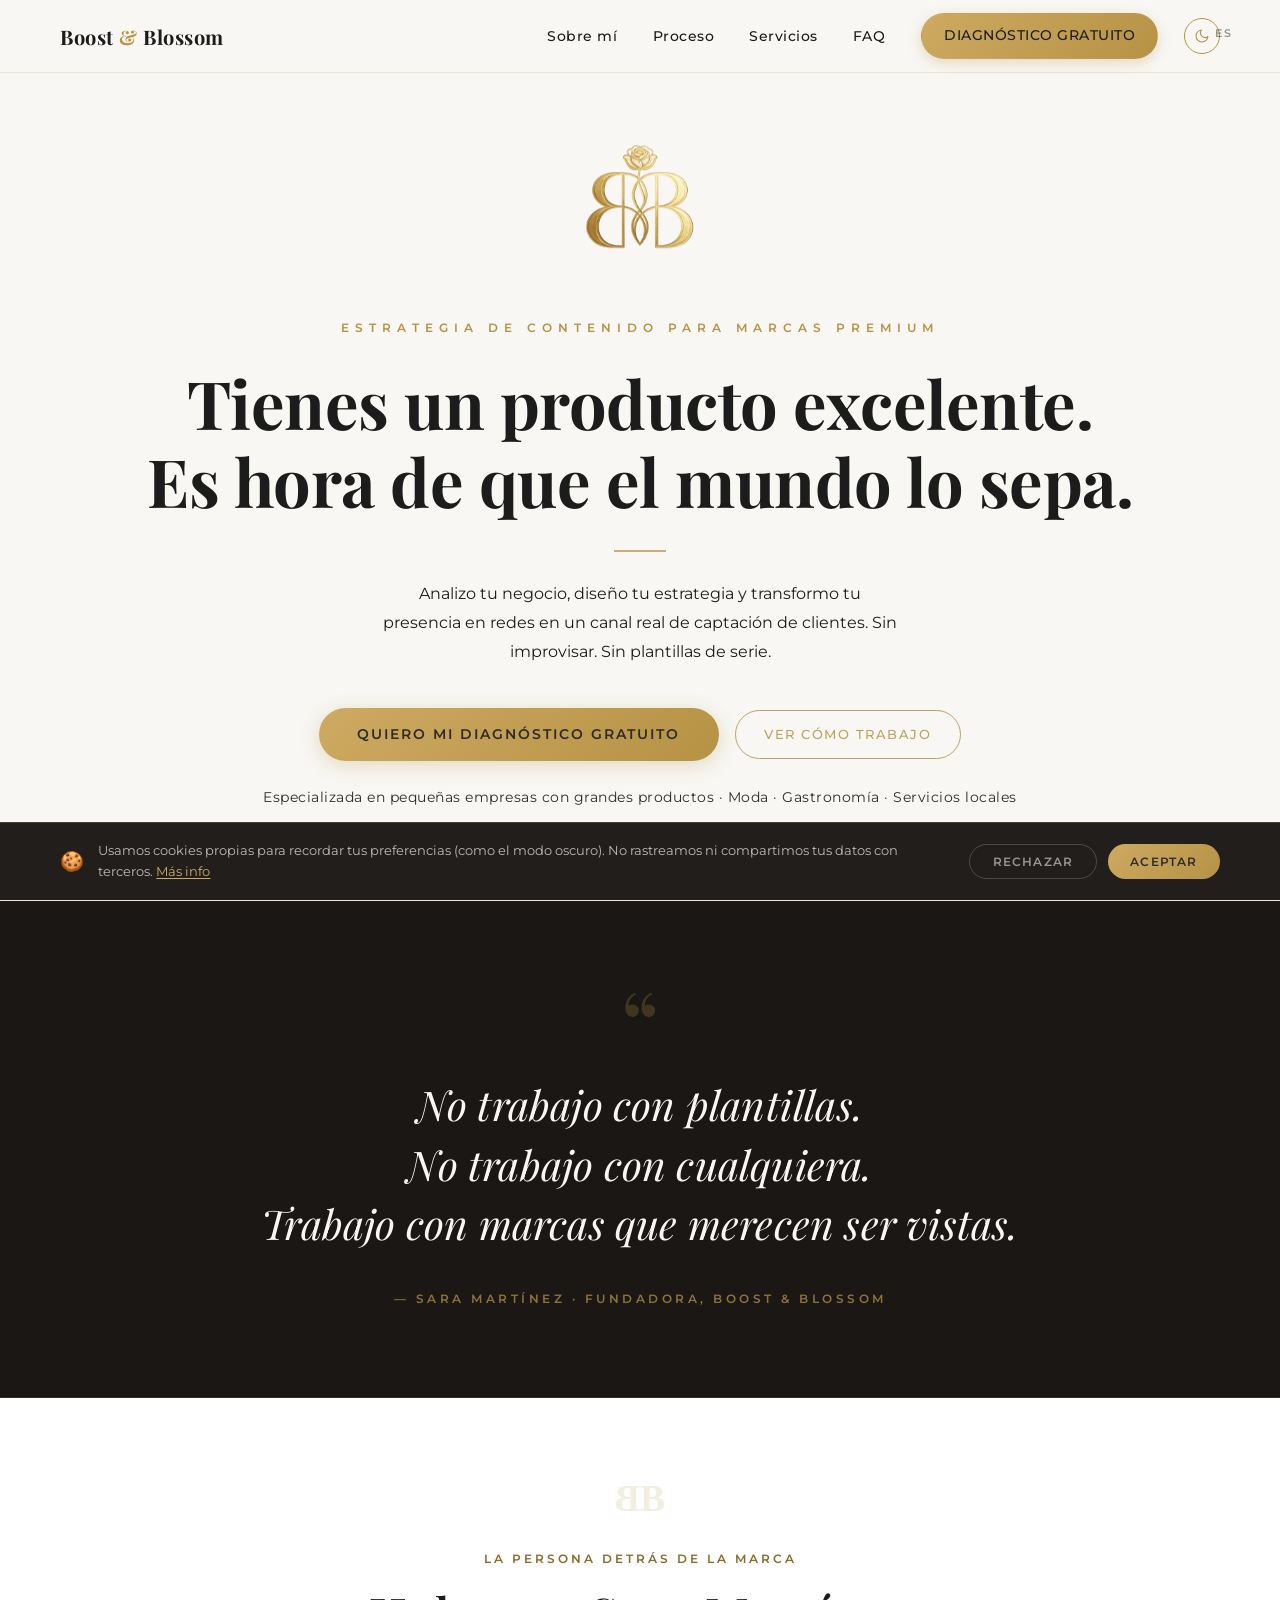
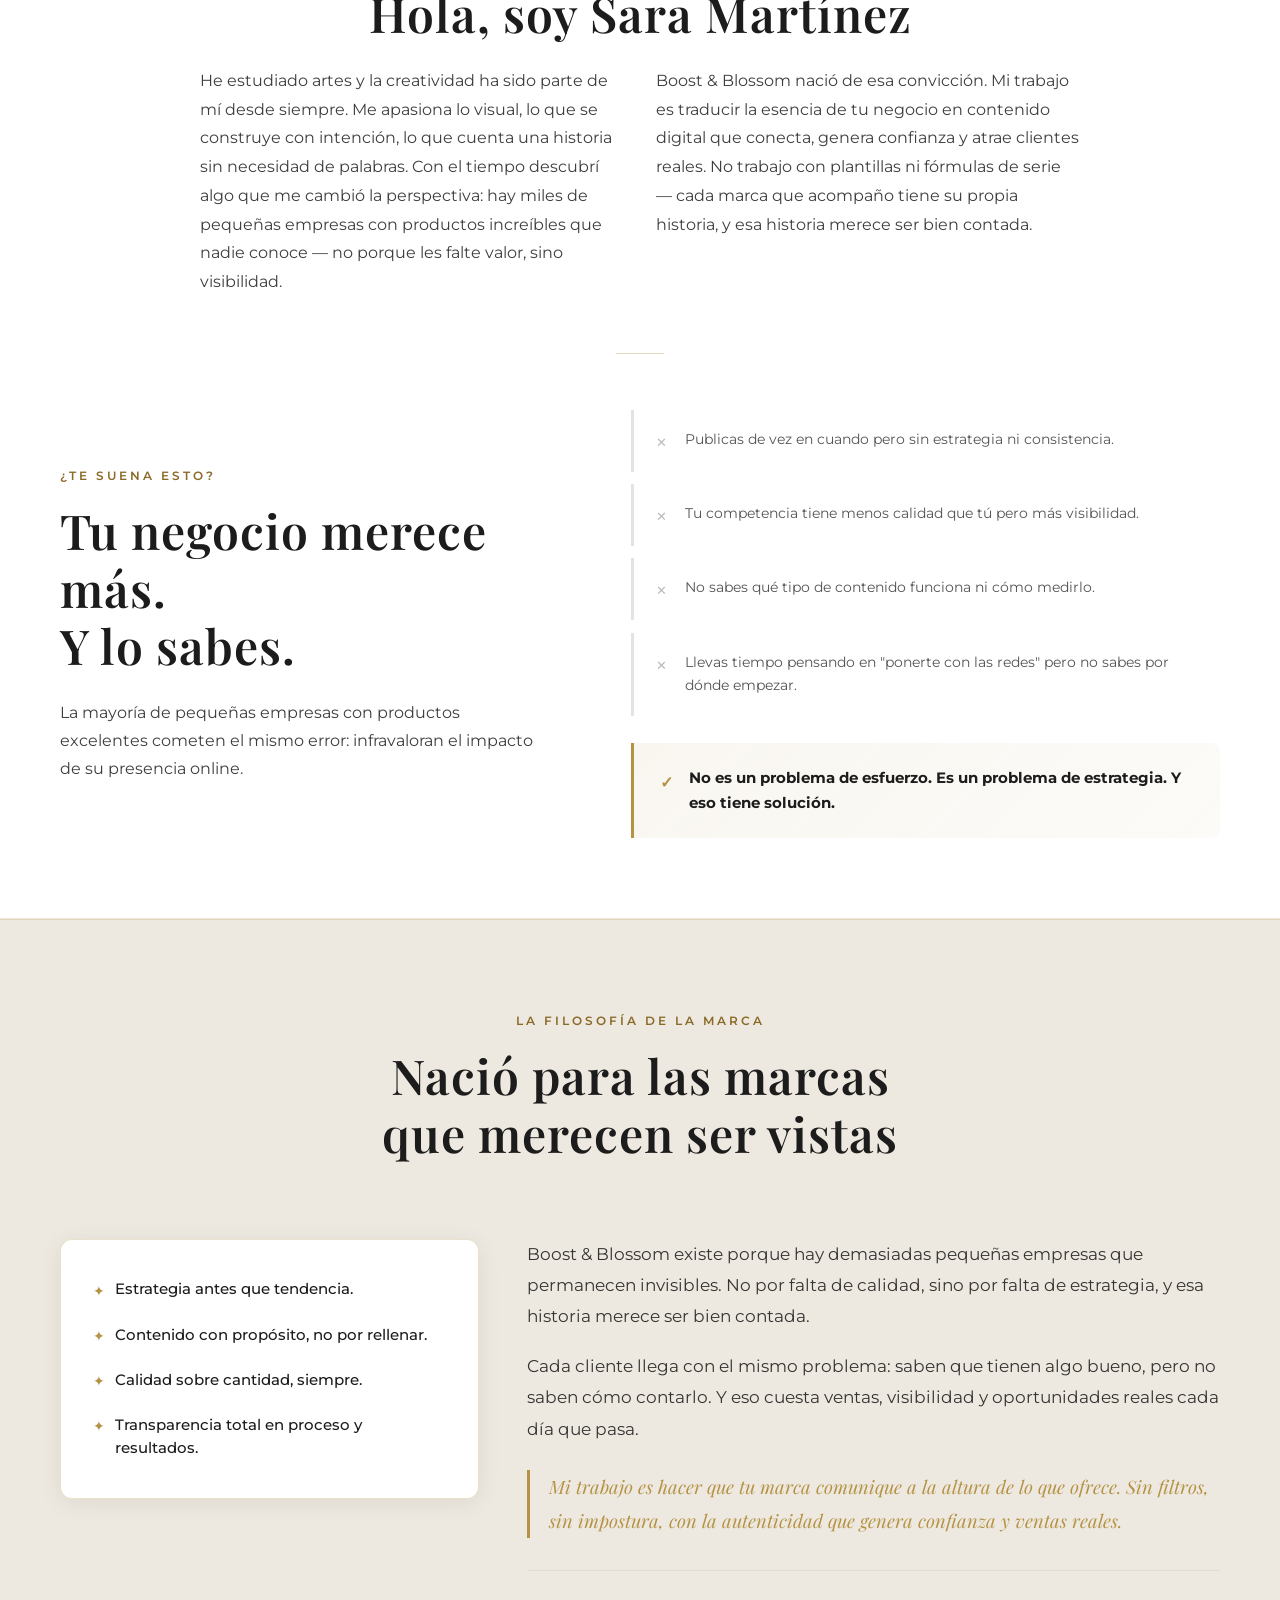
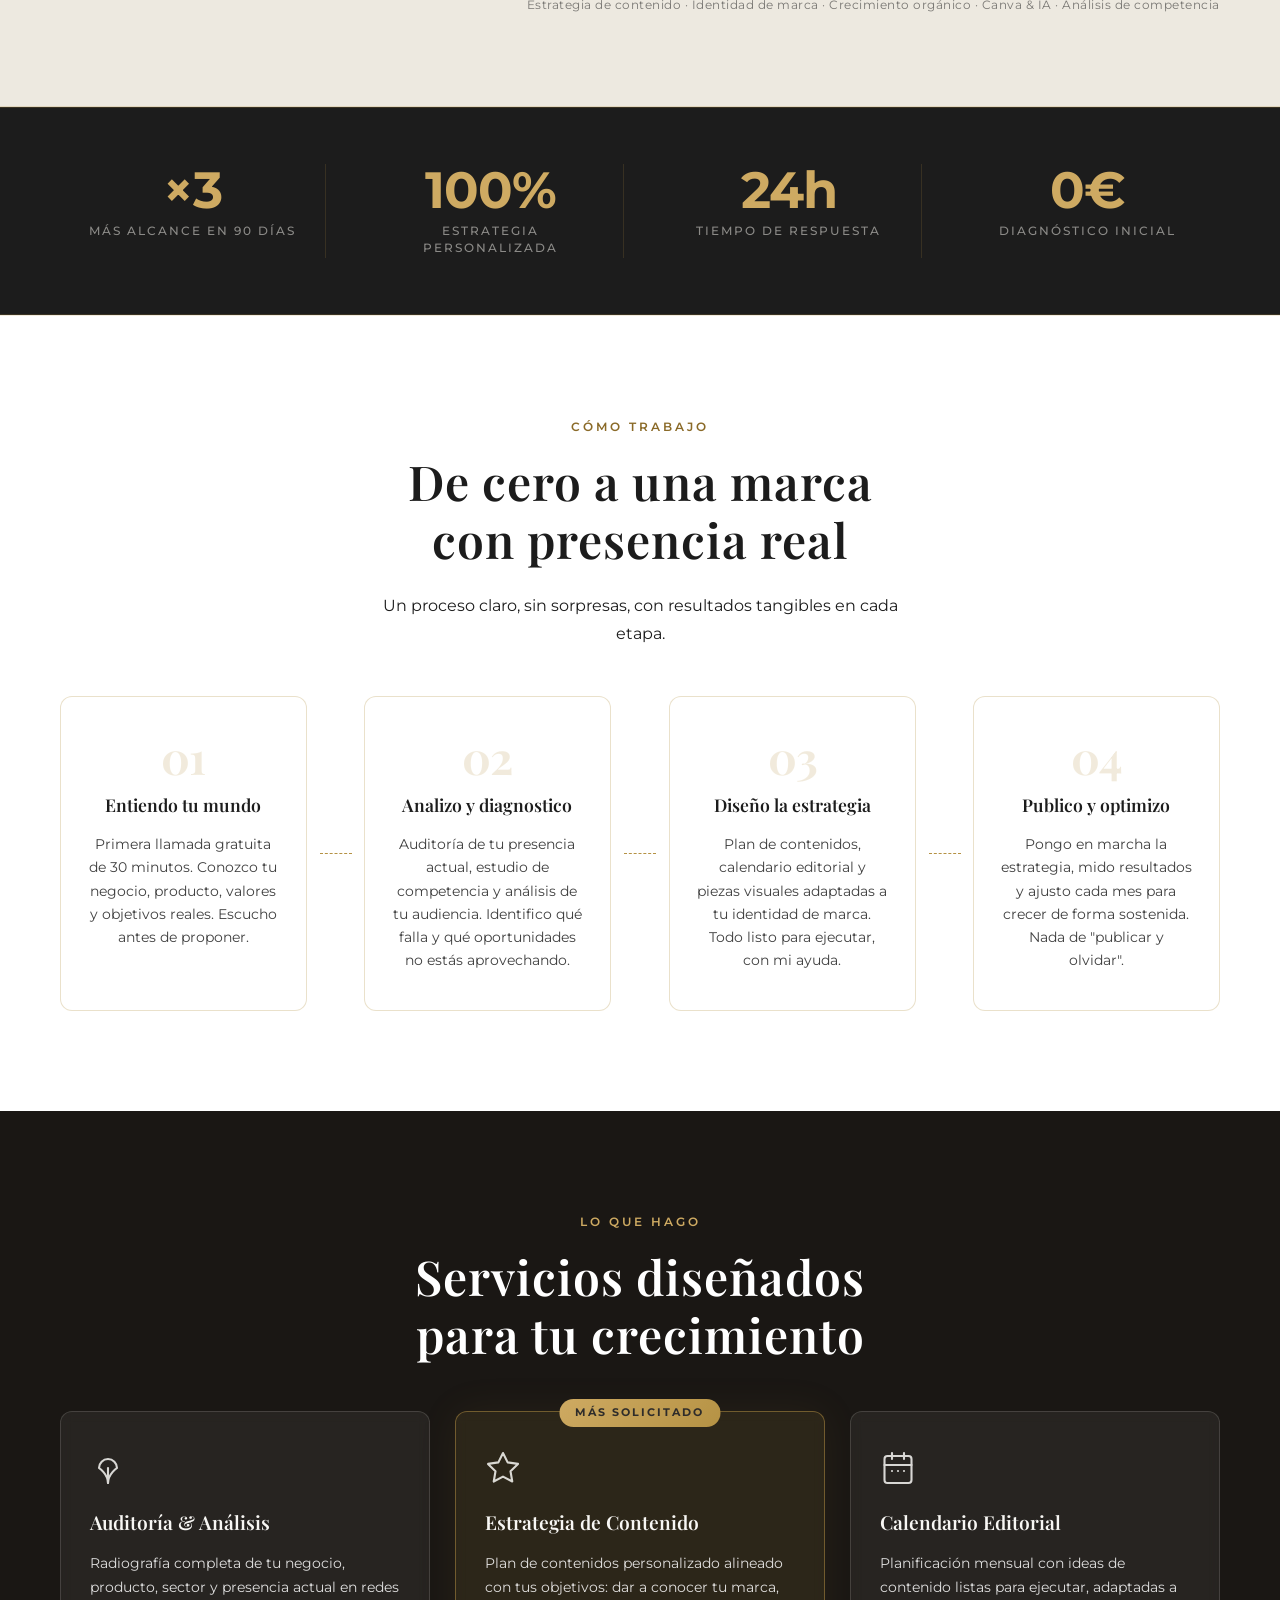
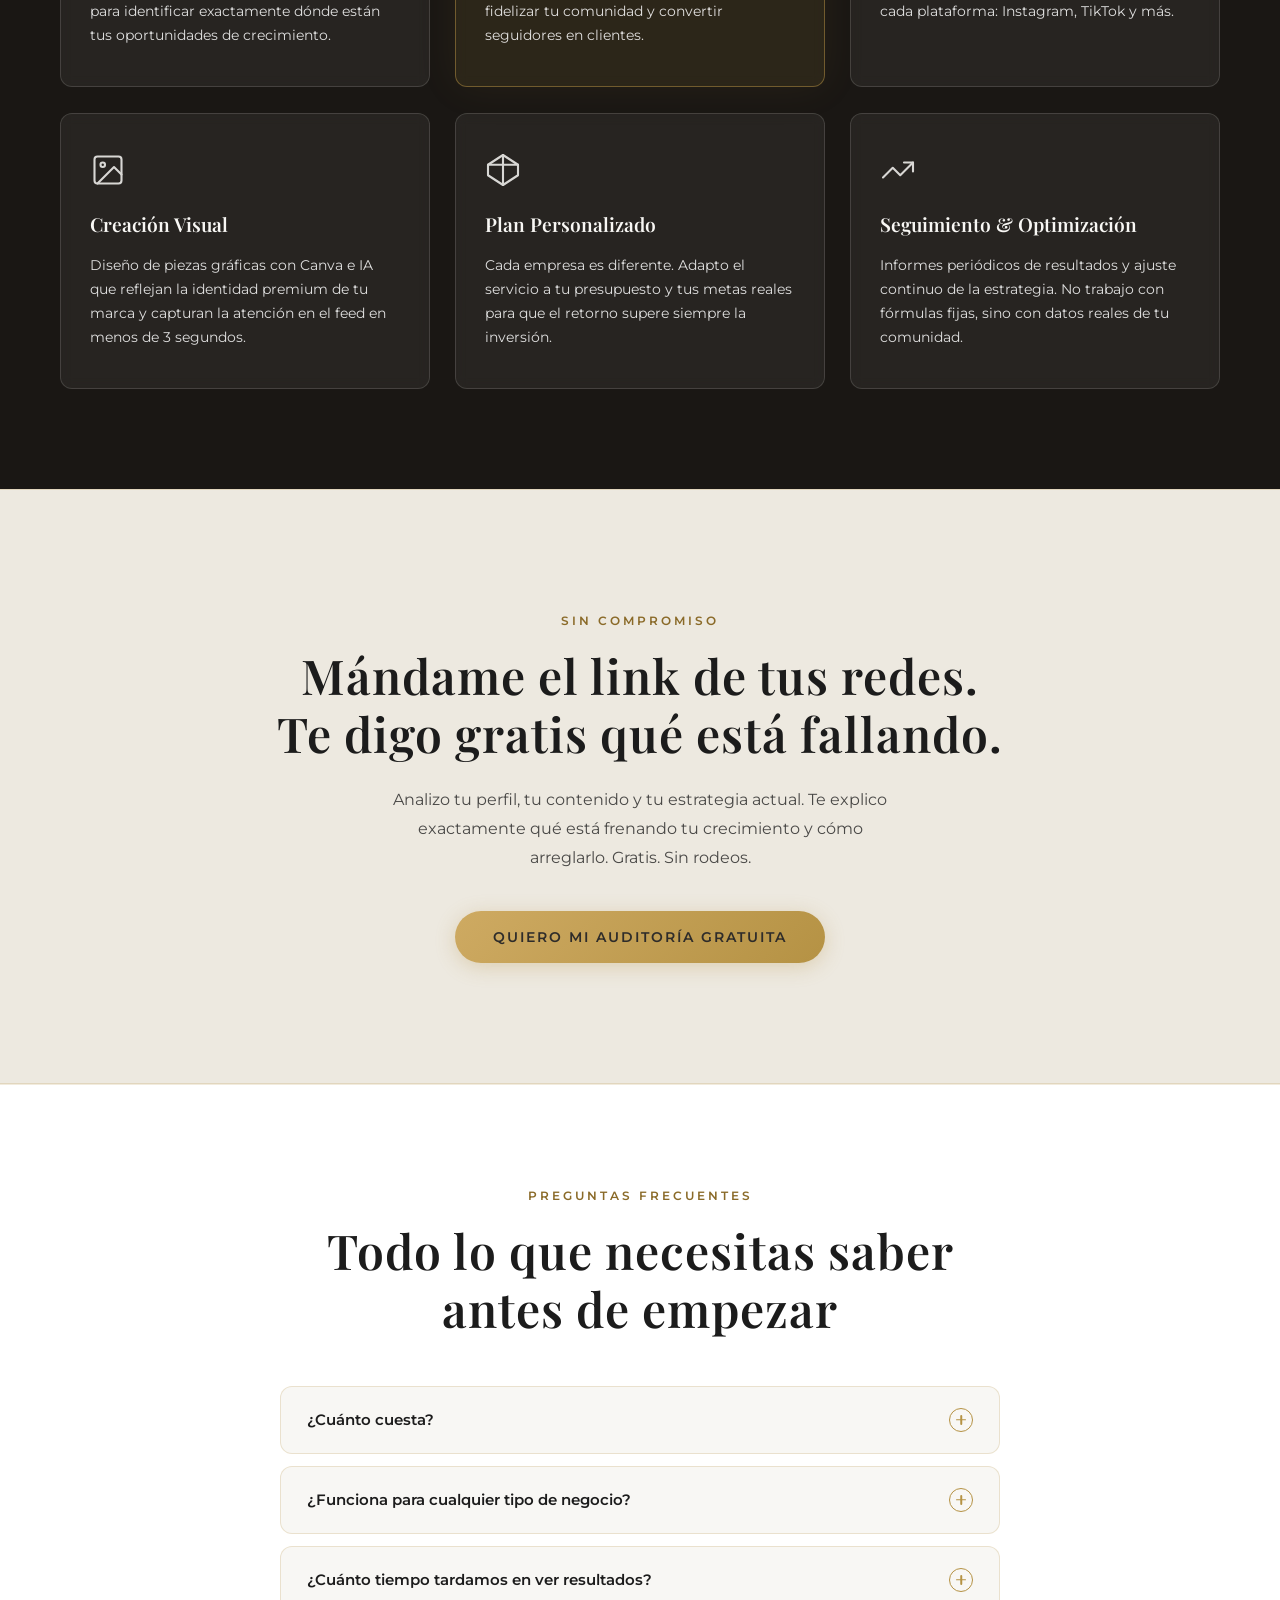
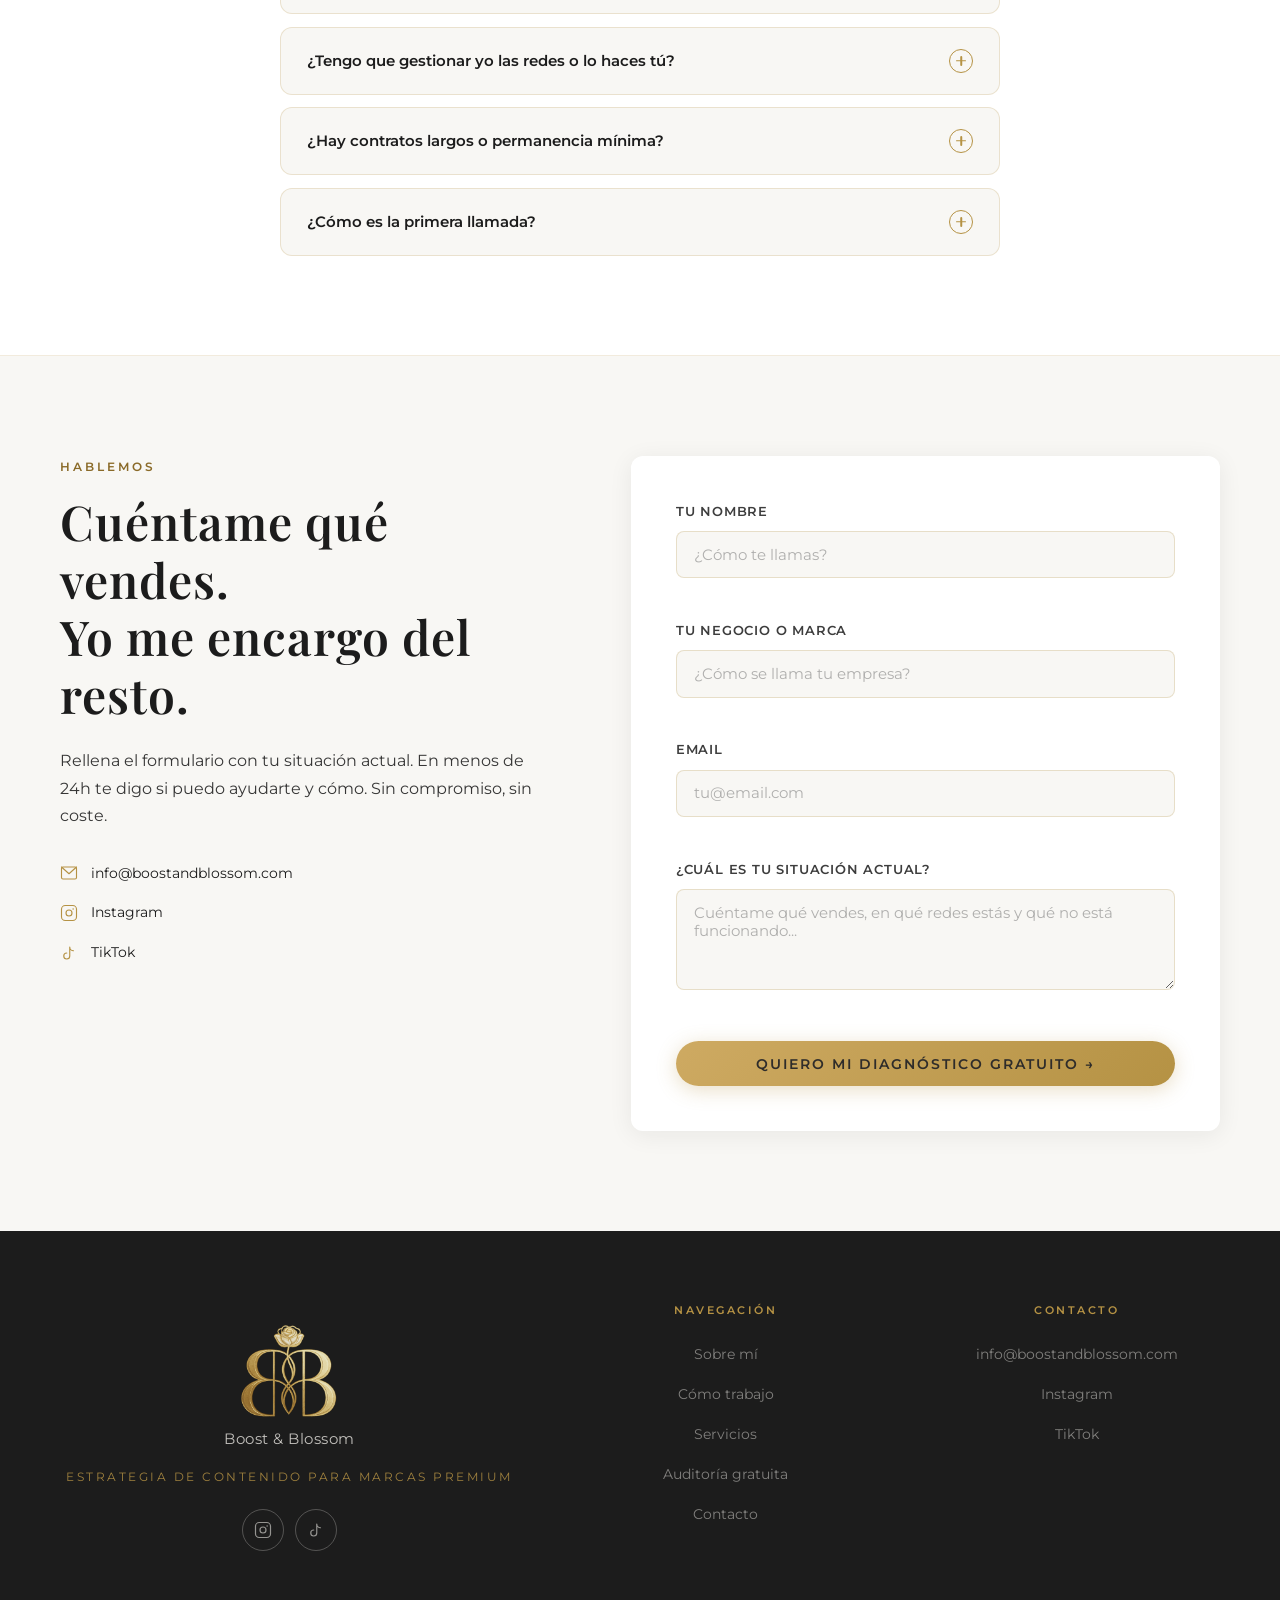
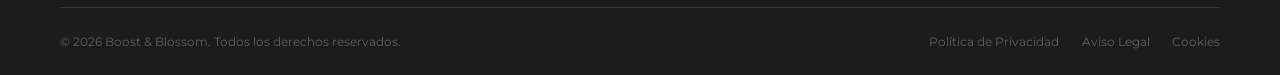
==== commit 975dba53: "Enable Netlify Forms" ====
--- a/index.html
+++ b/index.html
@@ -456,7 +456,7 @@
           </li>
         </ul>
       </div>
-      <form class="contacto__form" id="contact-form" novalidate autocomplete="on">
+      <form class="contacto__form" id="contact-form" name="contact" netlify novalidate autocomplete="on">
         <div class="form-group">
           <label for="nombre">Tu nombre</label>
           <input type="text" id="nombre" name="nombre" placeholder="¿Cómo te llamas?" autocomplete="name" required />
--- a/style.css
+++ b/style.css
@@ -1198,6 +1198,7 @@
   border-radius: var(--radius);
   overflow: hidden;
   background: var(--pearl);
+  transition: background var(--transition), border-color var(--transition);
 }
 
 .faq__question {
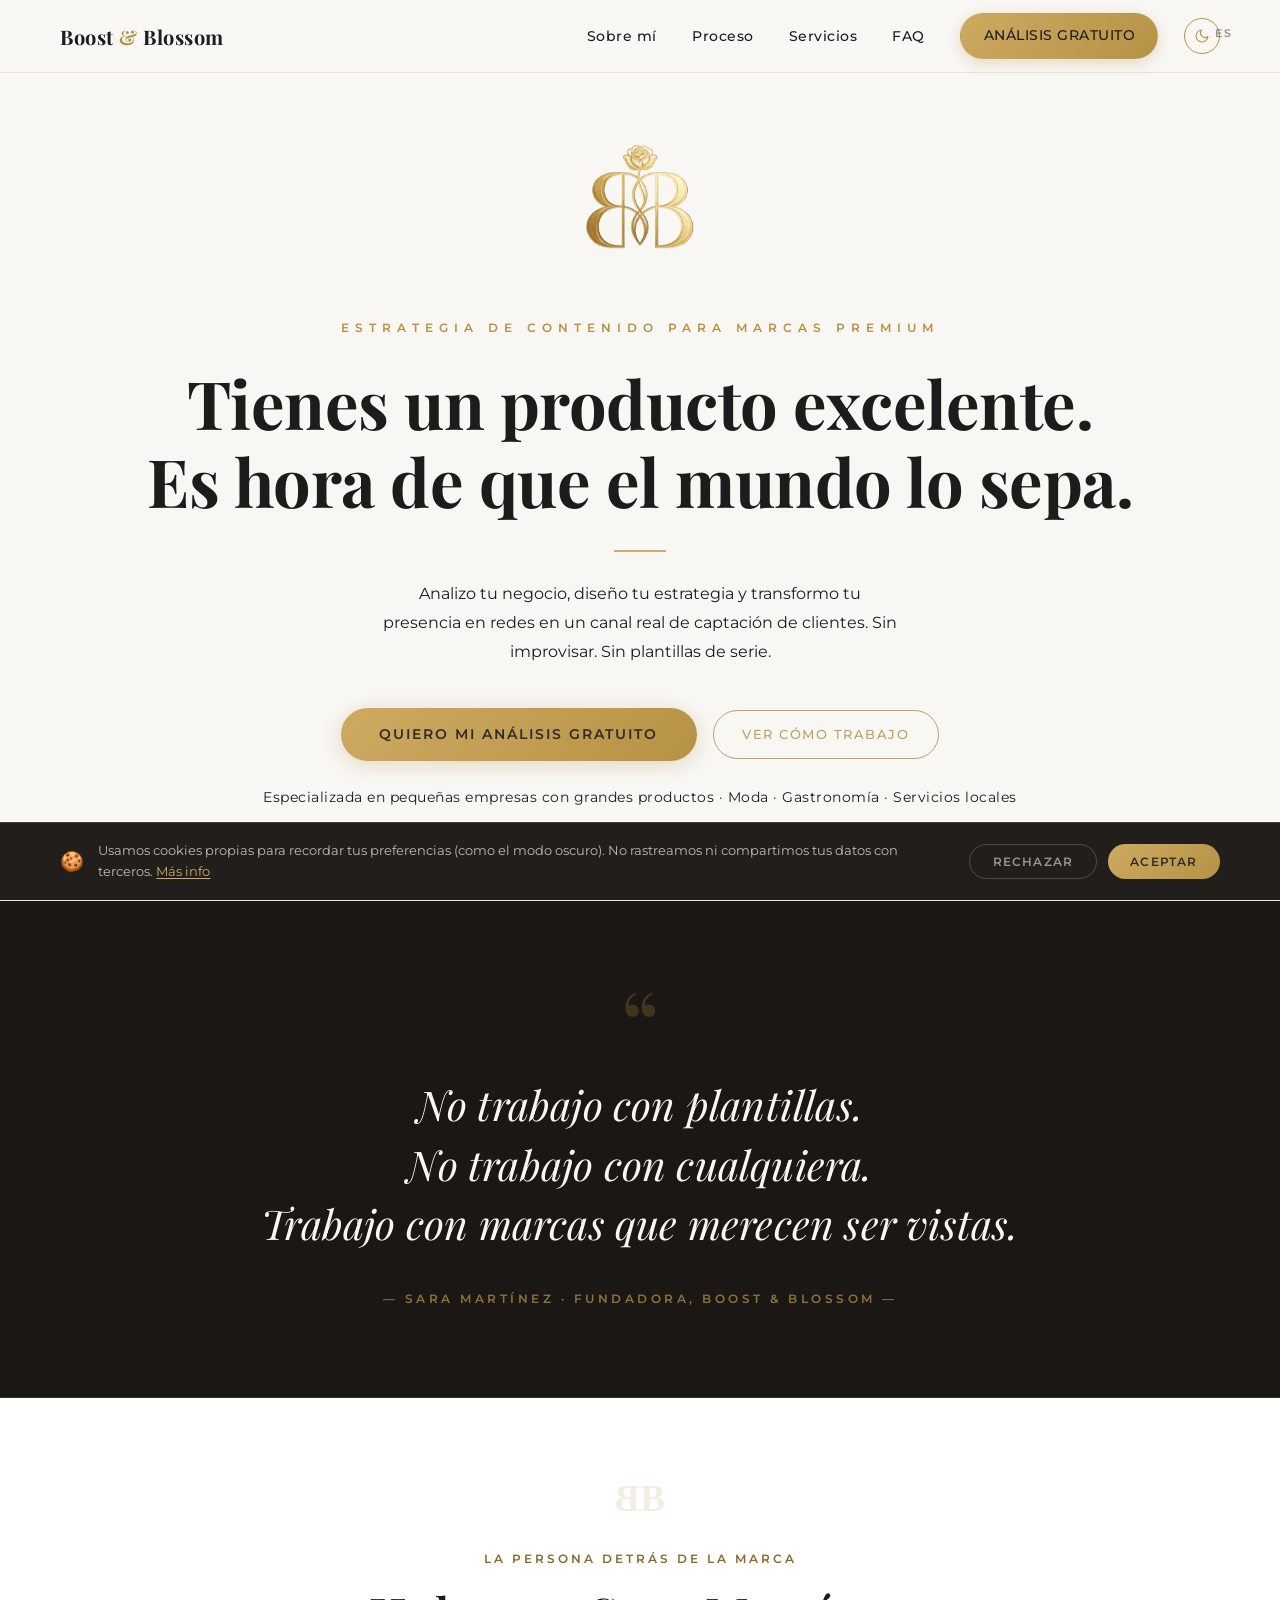
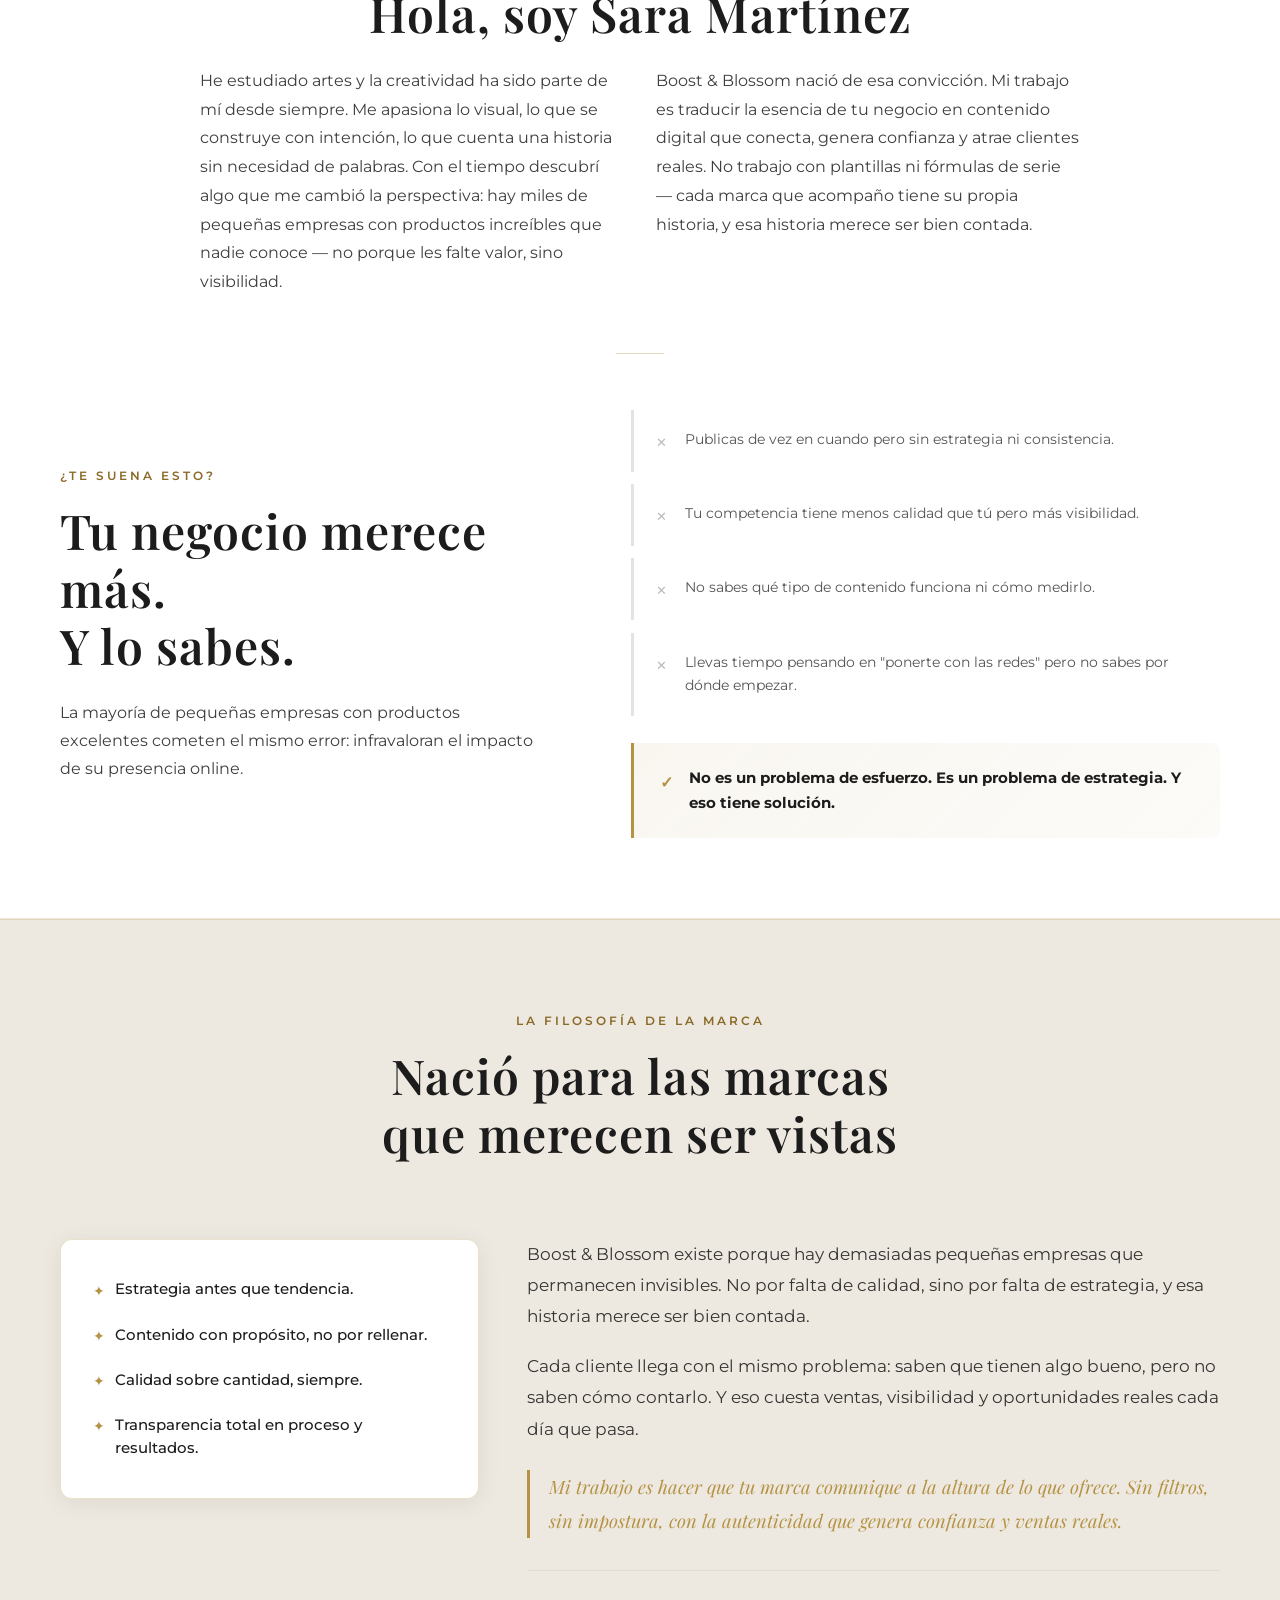
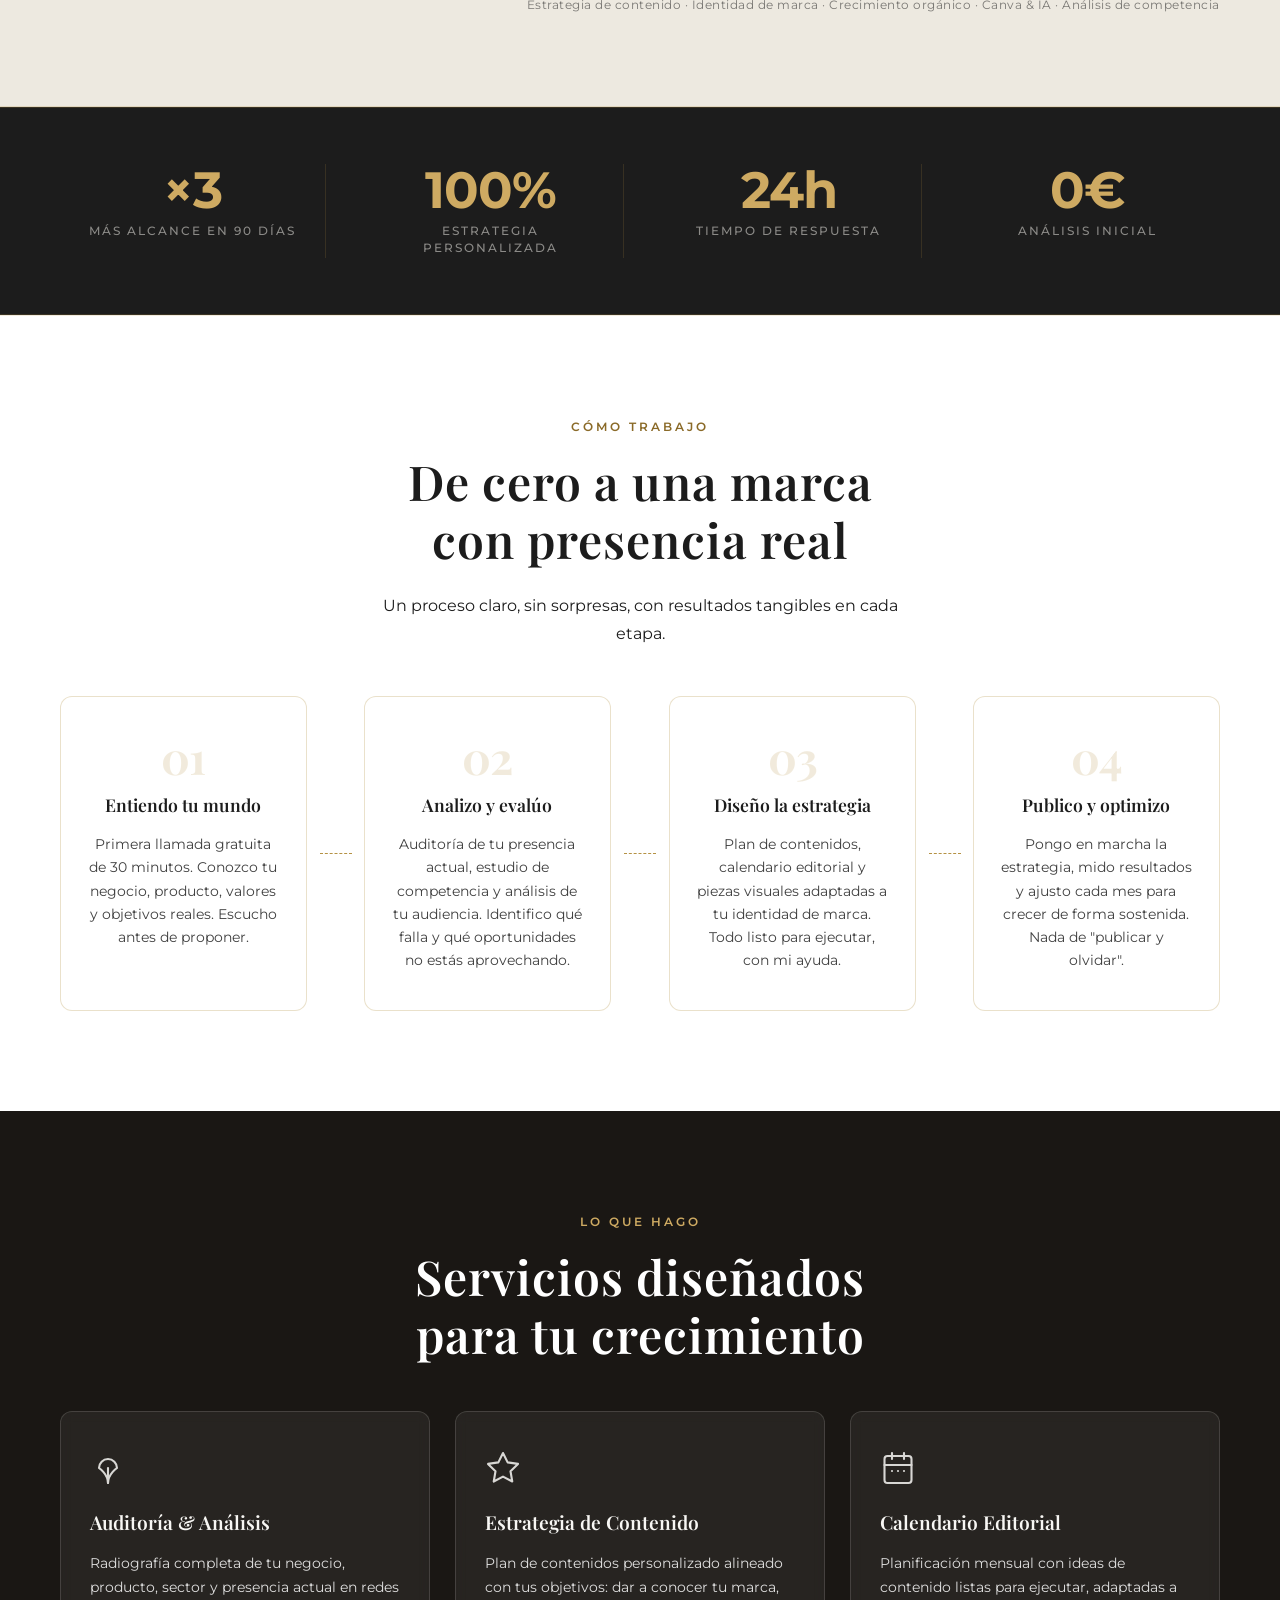
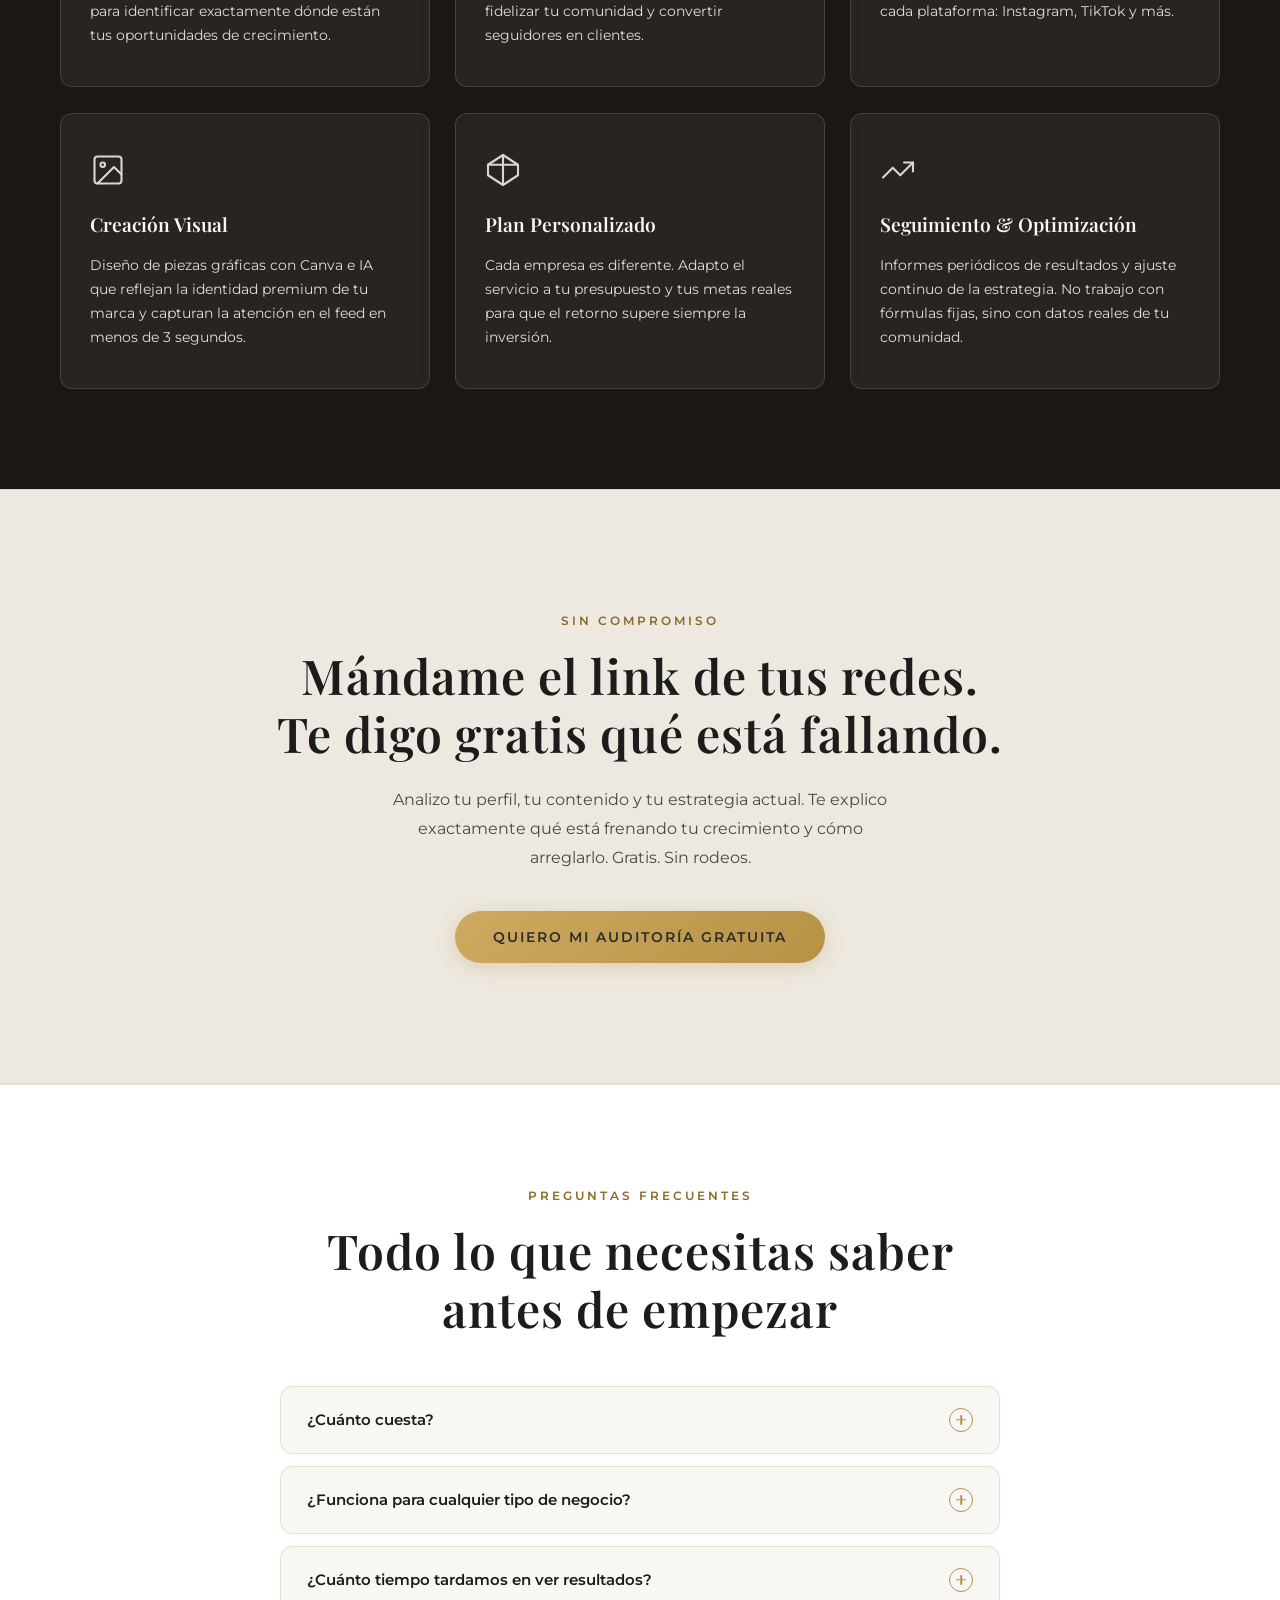
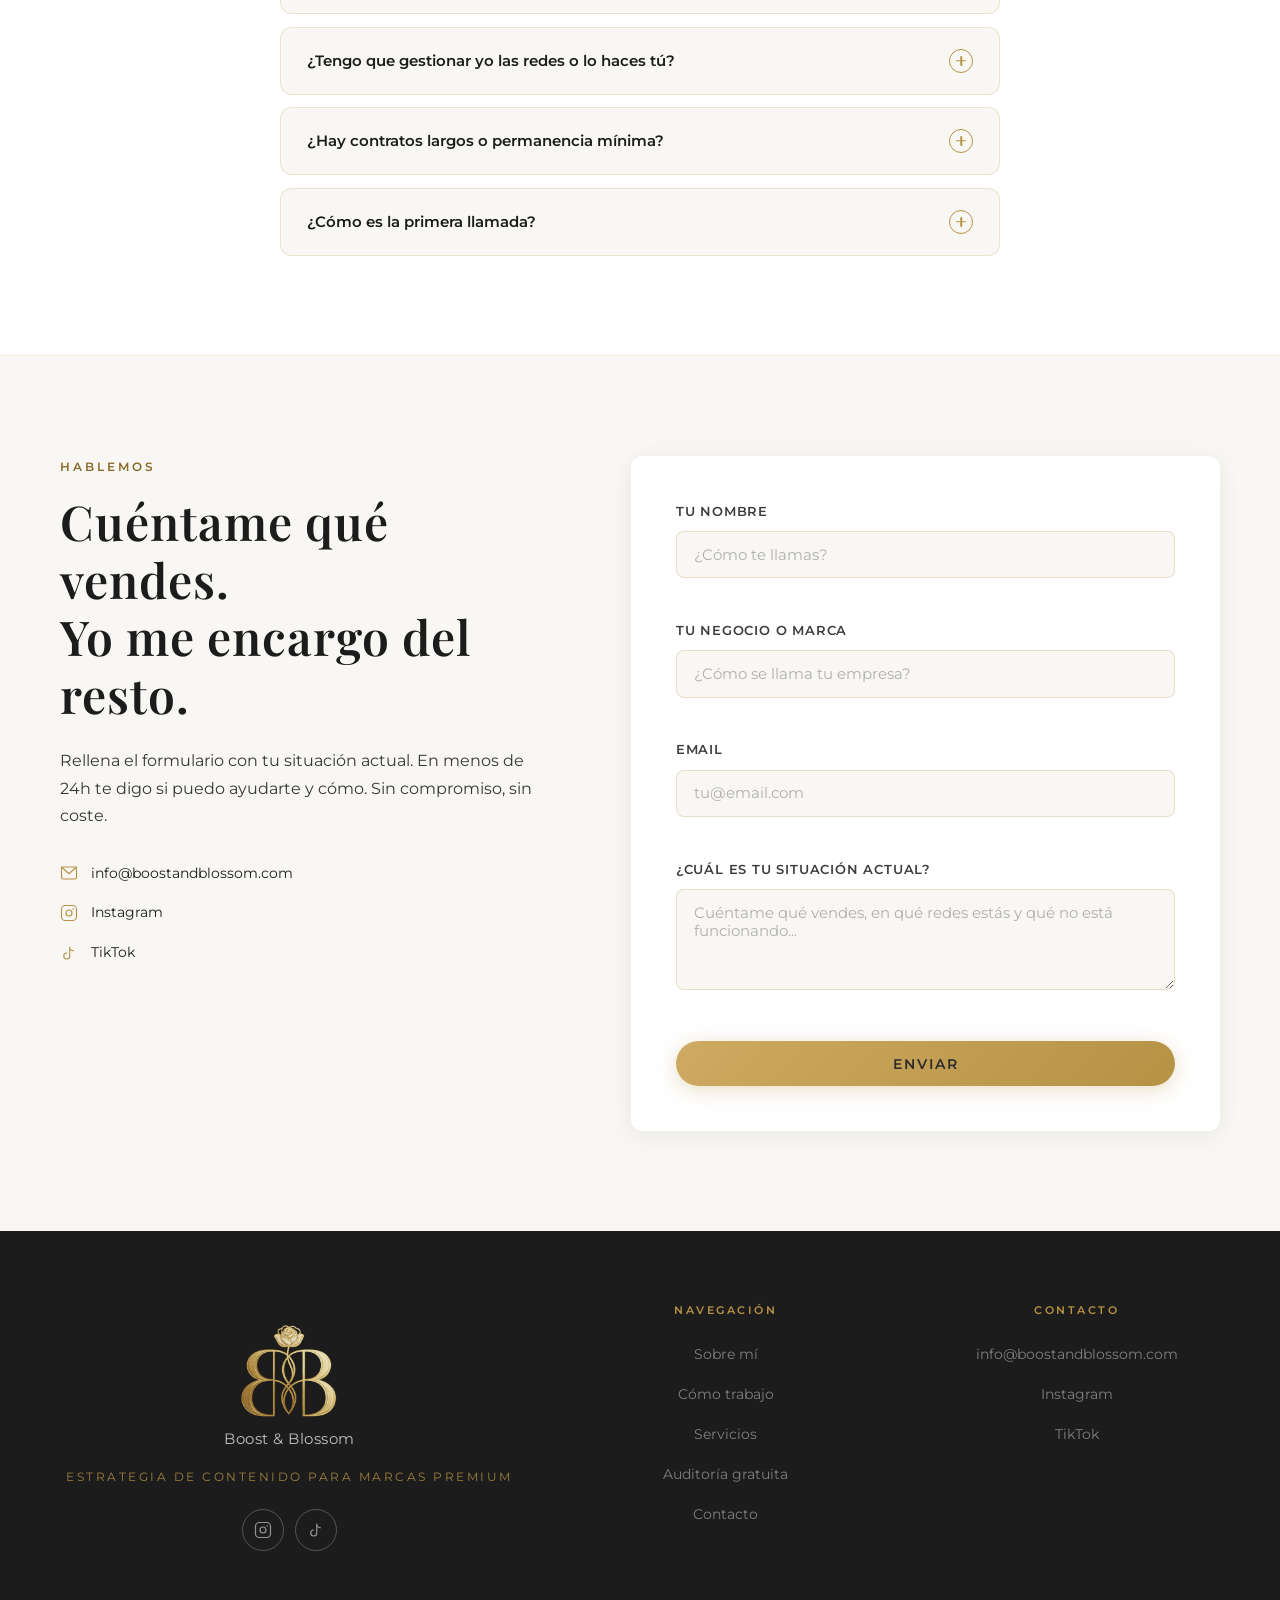
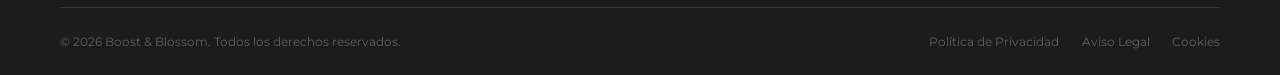
==== commit 588f03a6: "Fix: reemplazar diagnóstico por análisis, mejoras mobile responsive - Sustituir "diagnóstico" por "a" ====
--- a/index.html
+++ b/index.html
@@ -108,7 +108,7 @@
       <div class="hero__divider"></div>
       <p class="hero__sub">Analizo tu negocio, diseño tu estrategia y transformo tu presencia en redes en un canal real de captación de clientes. Sin improvisar. Sin plantillas de serie.</p>
       <div class="hero__cta">
-        <a href="#contacto" class="btn btn--primary">Quiero mi diagnóstico gratuito</a>
+        <a href="#contacto" class="btn btn--primary">Quiero mi análisis gratuito</a>
         <a href="#proceso" class="btn btn--outline btn--outline-sm">Ver cómo trabajo</a>
       </div>
       <p class="hero__nichos">Especializada en pequeñas empresas con grandes productos · Moda · Gastronomía · Servicios locales</p>
@@ -123,7 +123,7 @@
       <div class="container">
         <blockquote class="manifesto__quote">
           <p>No trabajo con plantillas.<br>No trabajo con cualquiera.<br>Trabajo con marcas que merecen ser vistas.</p>
-          <cite>— Sara Martínez · Fundadora, Boost &amp; Blossom</cite>
+          <cite>— Sara Martínez · Fundadora, Boost &amp; Blossom —</cite>
         </blockquote>
       </div>
     </div>
@@ -264,7 +264,7 @@
 
         <div class="proceso__step">
           <div class="proceso__num">02</div>
-          <h3>Analizo y diagnostico</h3>
+          <h3>Analizo y evalúo</h3>
           <p>Auditoría de tu presencia actual, estudio de competencia y análisis de tu audiencia. Identifico qué falla y qué oportunidades no estás aprovechando.</p>
         </div>
 
@@ -303,7 +303,7 @@
           <p>Radiografía completa de tu negocio, producto, sector y presencia actual en redes para identificar exactamente dónde están tus oportunidades de crecimiento.</p>
         </div>
 
-        <div class="service-card service-card--featured">
+        <div class="service-card">
           <div class="service-card__icon" aria-hidden="true">
             <svg viewBox="0 0 24 24" fill="none" stroke="currentColor" stroke-width="1.4" stroke-linecap="round" stroke-linejoin="round"><polygon points="12 2 15.09 8.26 22 9.27 17 14.14 18.18 21.02 12 17.77 5.82 21.02 7 14.14 2 9.27 8.91 8.26 12 2"/></svg>
           </div>
@@ -370,7 +370,7 @@
             <span class="faq__icon" aria-hidden="true"></span>
           </button>
           <div class="faq__answer" id="faq-1" role="region">
-            <p>Depende del servicio y del alcance. El diagnóstico inicial no tiene coste. Los servicios mensuales se adaptan a tu presupuesto en una primera llamada. Sin sorpresas ni costes ocultos: sabes exactamente qué pagas antes de empezar.</p>
+            <p>Depende del servicio y del alcance. El análisis inicial no tiene coste. Los servicios mensuales se adaptan a tu presupuesto en una primera llamada. Sin sorpresas ni costes ocultos: sabes exactamente qué pagas antes de empezar.</p>
           </div>
         </div>
 
@@ -478,7 +478,7 @@
           <span class="form-error" id="error-mensaje" role="alert" aria-live="polite"></span>
         </div>
         <button type="submit" class="btn btn--primary btn--full" id="form-submit">
-          <span class="btn-text">Quiero mi diagnóstico gratuito →</span>
+          <span class="btn-text">Enviar</span>
           <span class="btn-loading" aria-hidden="true">Enviando…</span>
         </button>
         <div class="form-feedback" id="form-feedback" role="status" aria-live="polite"></div>
--- a/style.css
+++ b/style.css
@@ -31,7 +31,11 @@
 *, *::before, *::after { box-sizing: border-box; margin: 0; padding: 0; }
 
 
-html { scroll-behavior: smooth; }
+html {
+  scroll-behavior: smooth;
+  overflow-x: hidden; /* evita scroll horizontal en móvil */
+  max-width: 100%;
+}
 
 body {
   font-family: var(--font-body);
@@ -40,6 +44,7 @@
   background: var(--pearl);
   line-height: 1.75;
   overflow-x: hidden;
+  max-width: 100%;
 }
 
 img { max-width: 100%; display: block; }
@@ -448,8 +453,8 @@
   margin-top: 1.6rem;
   font-size: .85rem;
   letter-spacing: .5px;
-  color: var(--charcoal);
-  opacity: .72;
+  color: var(--carbon);
+  opacity: .82;
   text-align: center;
 }
 
@@ -1476,13 +1481,35 @@
 
   .filosofia__grid { grid-template-columns: 1fr; gap: 2rem; }
   .filosofia__valores { margin-top: 0; }
+
+  /* Lang switcher — repositionar para no tapar botones de la navbar */
+  .lang-switcher { right: 100px; left: auto; }
+
+  /* Filosofía especialidades — evitar overflow horizontal */
+  .filosofia__especialidades {
+    white-space: normal;
+    overflow: visible;
+    text-overflow: clip;
+  }
+
+  /* Táctil: altura mínima de 44px en elementos interactivos */
+  .btn {
+    min-height: 44px;
+    display: inline-flex;
+    align-items: center;
+    justify-content: center;
+  }
+  .faq__question { min-height: 44px; }
+
+  /* Evitar zoom automático en iOS al enfocar inputs (necesita ≥16px) */
+  .form-group input,
+  .form-group textarea {
+    font-size: 16px;
+  }
 }
 
 /* Mobile */
 @media (max-width: 600px) {
-  /* Lang switcher — no tapar el hamburger */
-  .lang-switcher { top: 14px; right: auto; left: 1rem; }
-
   /* Reducir padding de todas las secciones */
   .sobre-mi,
   .filosofia,
@@ -1495,8 +1522,9 @@
   }
 
   /* Hero */
-  .hero { padding: 110px 1.2rem 60px; }
+  .hero { padding: 100px 1.2rem 60px; }
   .hero__logo img { width: 110px; height: 110px; }
+  .hero__tagline { font-size: .68rem; letter-spacing: 3px; }
   .hero__headline { font-size: 1.85rem; line-height: 1.22; }
   .hero__sub { font-size: .92rem; }
   .hero__nichos { font-size: .78rem; }
@@ -1512,7 +1540,13 @@
   }
 
   /* Manifesto */
+  .sobre-mi__manifesto { padding: 52px 0; }
   .manifesto__quote p { font-size: 1.05rem; }
+  .manifesto__quote::before { font-size: 4rem; }
+  .manifesto__quote cite { letter-spacing: 1.5px; font-size: .62rem; }
+
+  /* Section labels */
+  .section-label { letter-spacing: 1.8px; }
 
   /* Sobre mí */
   .sobre-mi__personal { padding-bottom: 2rem; }
@@ -1565,8 +1599,11 @@
   .footer__col ul { align-items: center; }
   .footer__social { justify-content: center; }
   .footer__bottom .container { flex-direction: column; text-align: center; }
-
-    /* Dark mode toggle in navbar — no position override needed */
+  .footer__bottom ul { flex-wrap: wrap; justify-content: center; gap: .8rem; }
+
+  /* Cookie modal — asegurar que sea scrollable en pantallas pequeñas */
+  .cookie-modal { padding: .8rem; }
+  .cookie-modal__box { padding: 1.8rem 1.2rem 1.4rem; max-height: 88vh; overflow-y: auto; }
 }
 
 
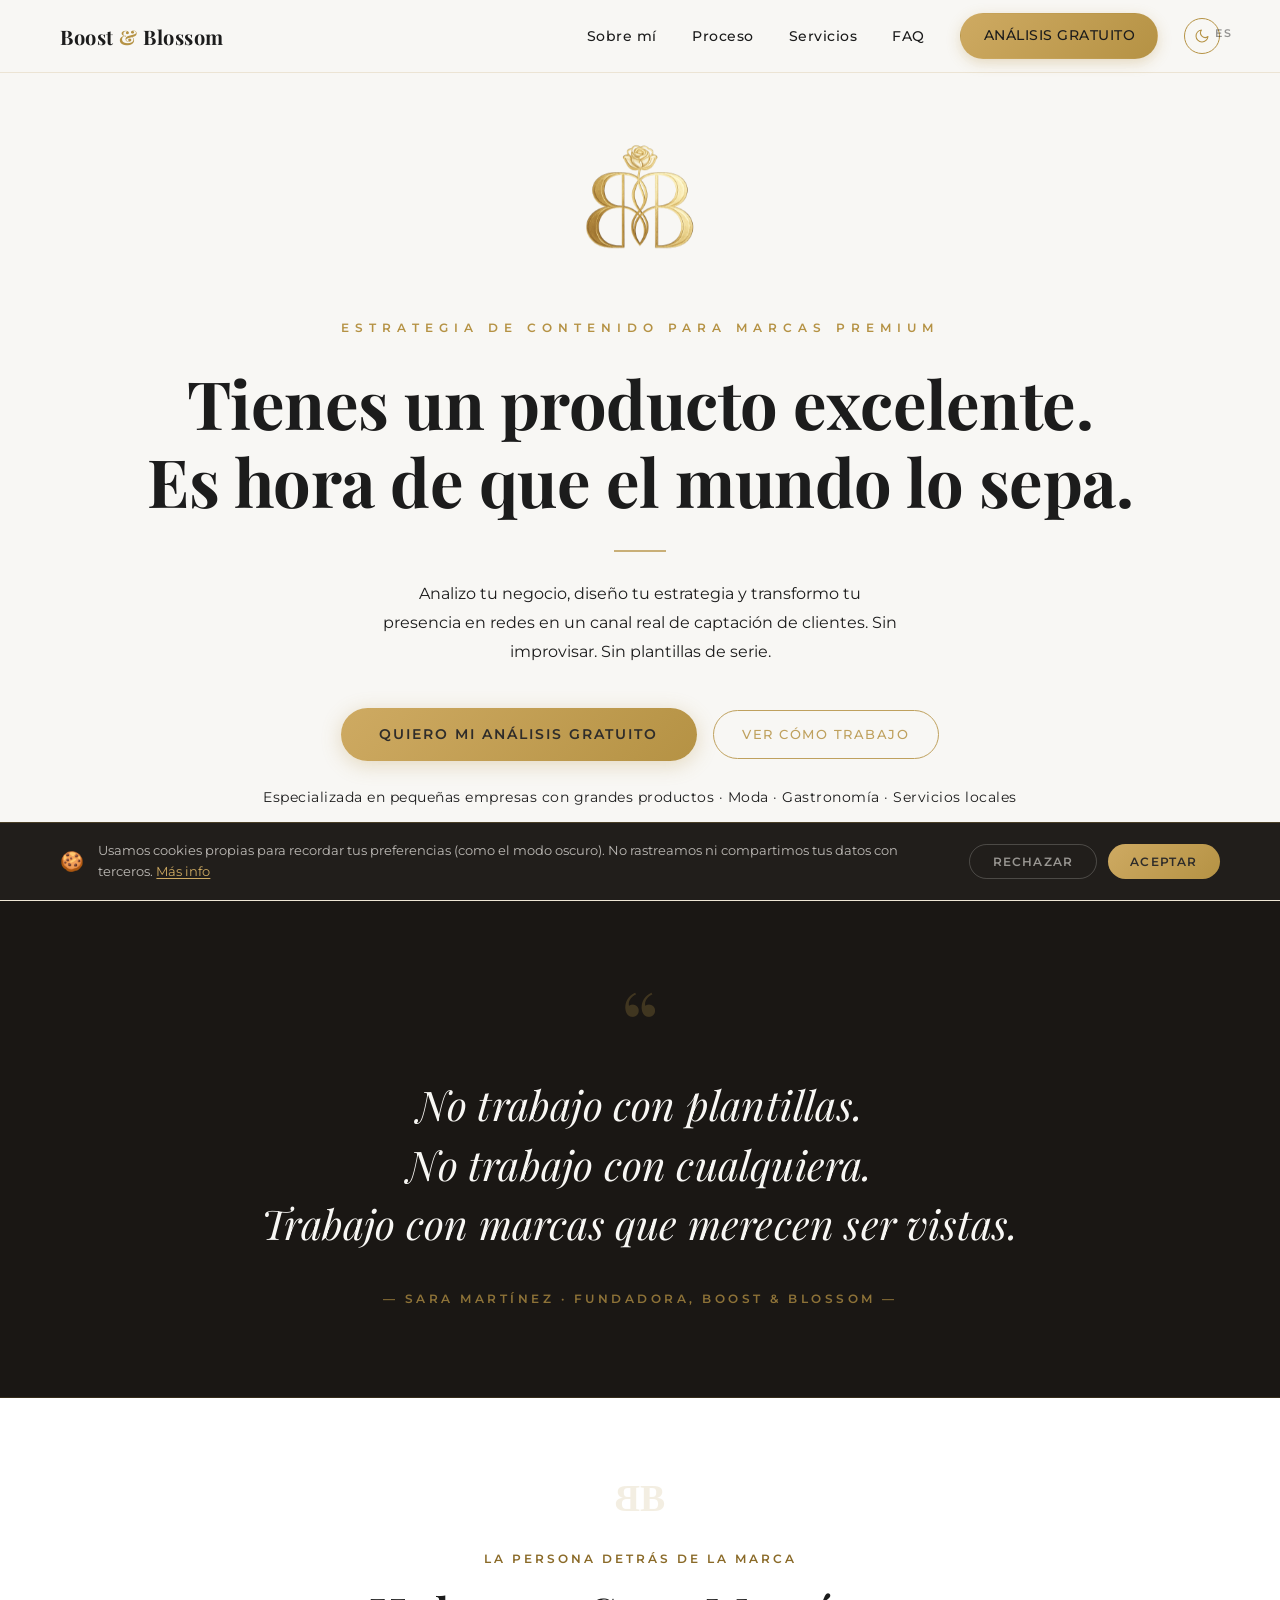
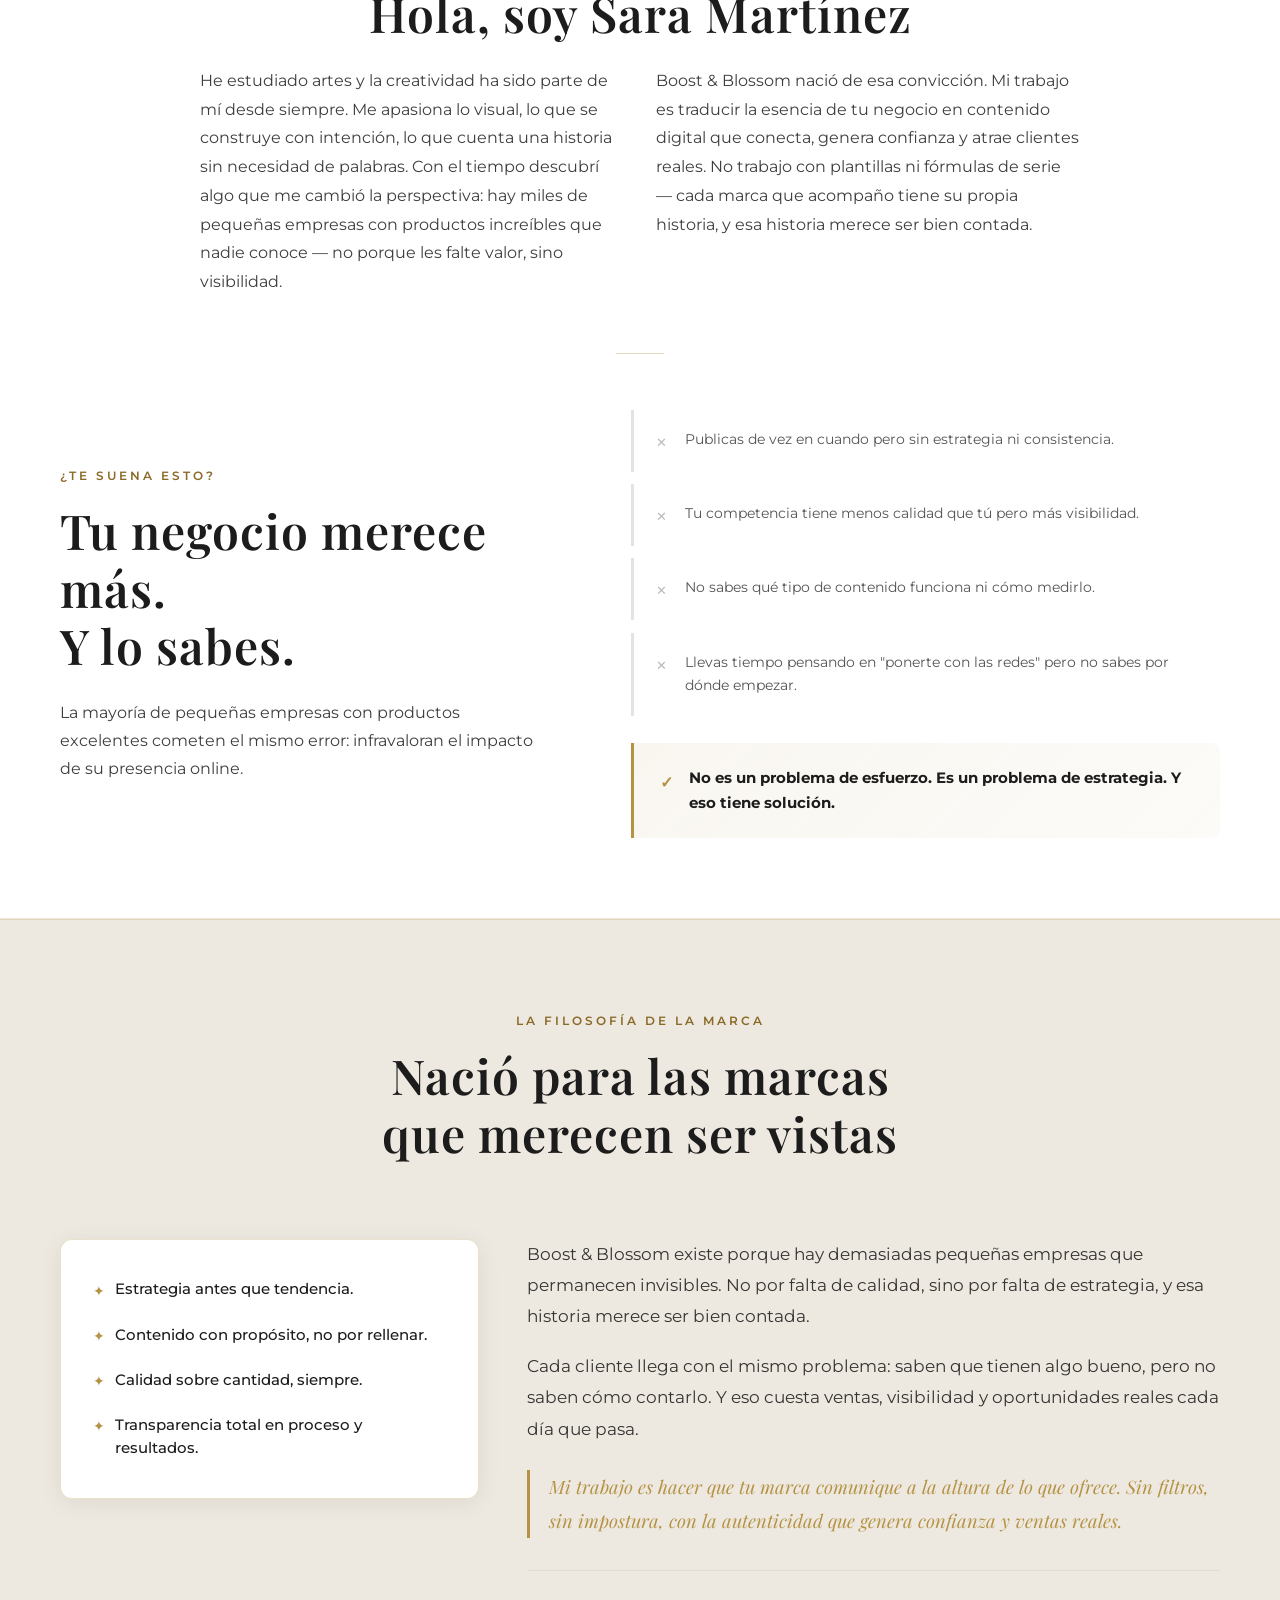
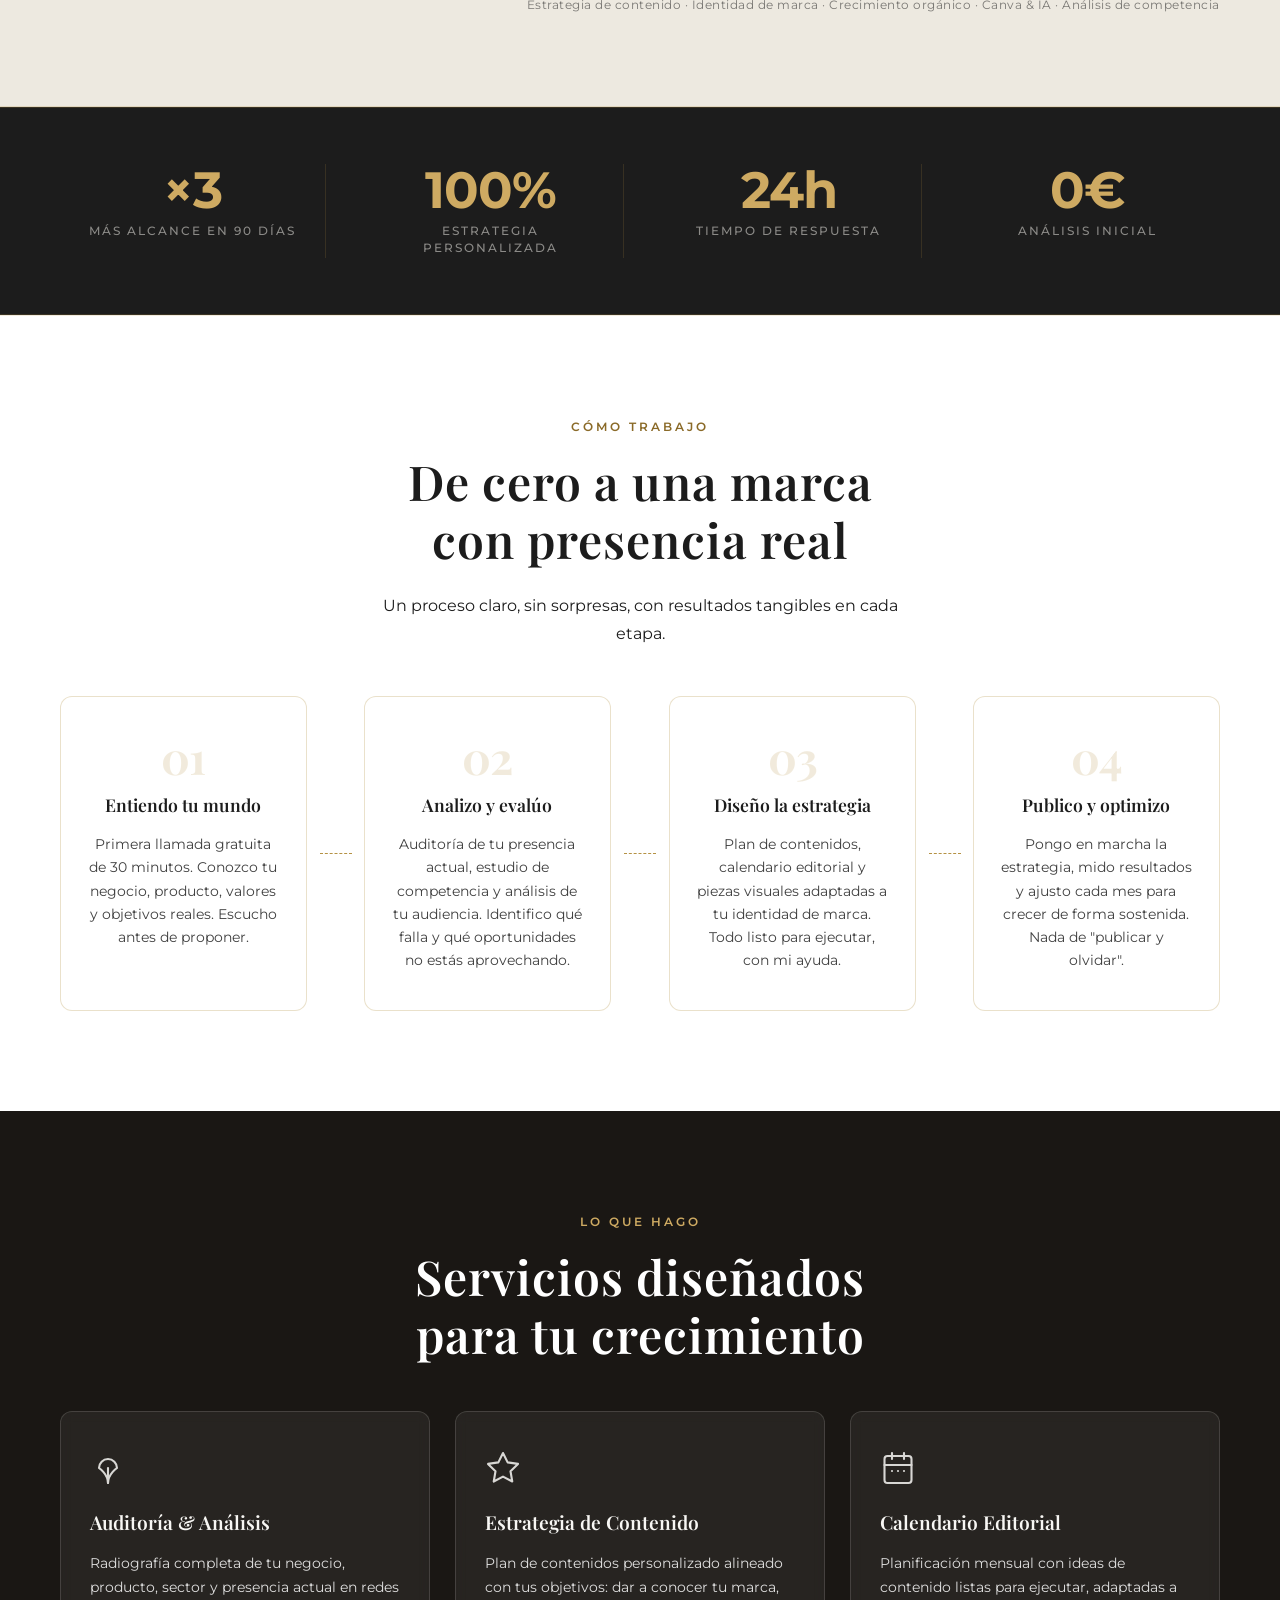
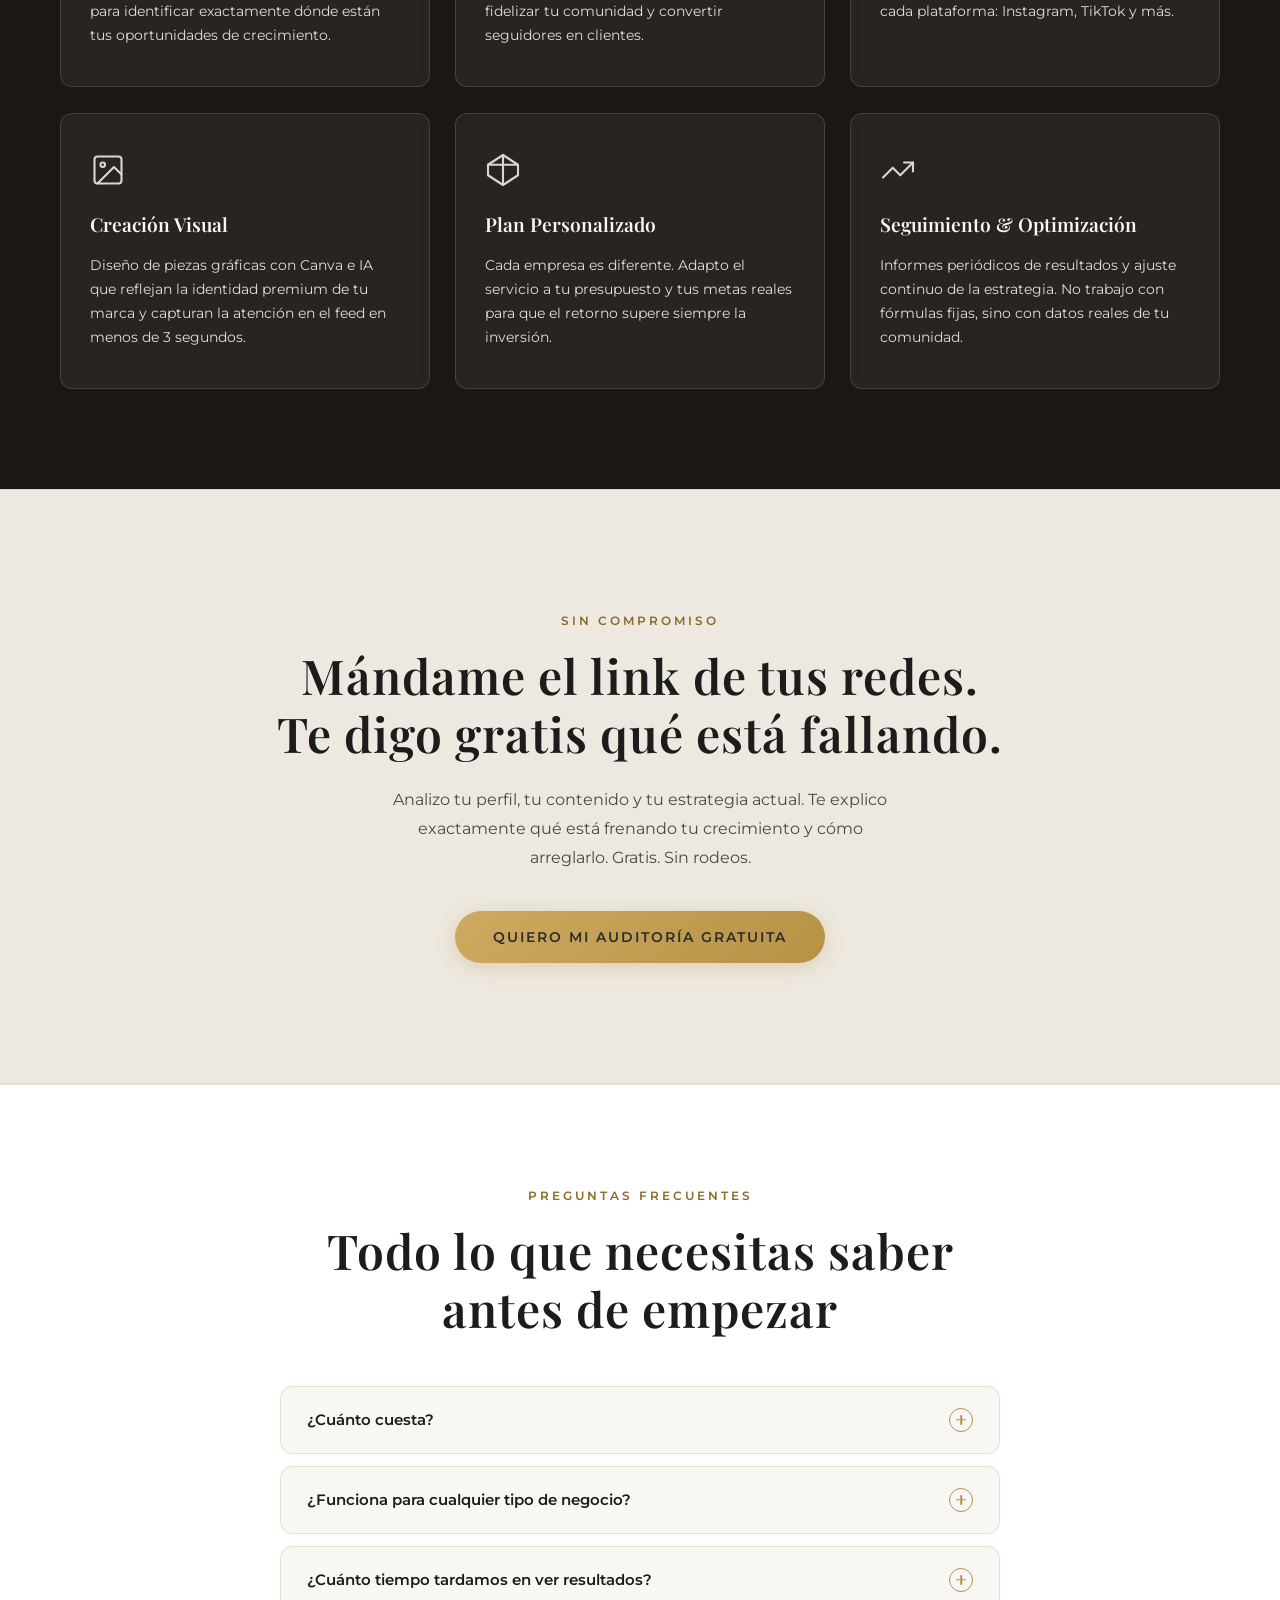
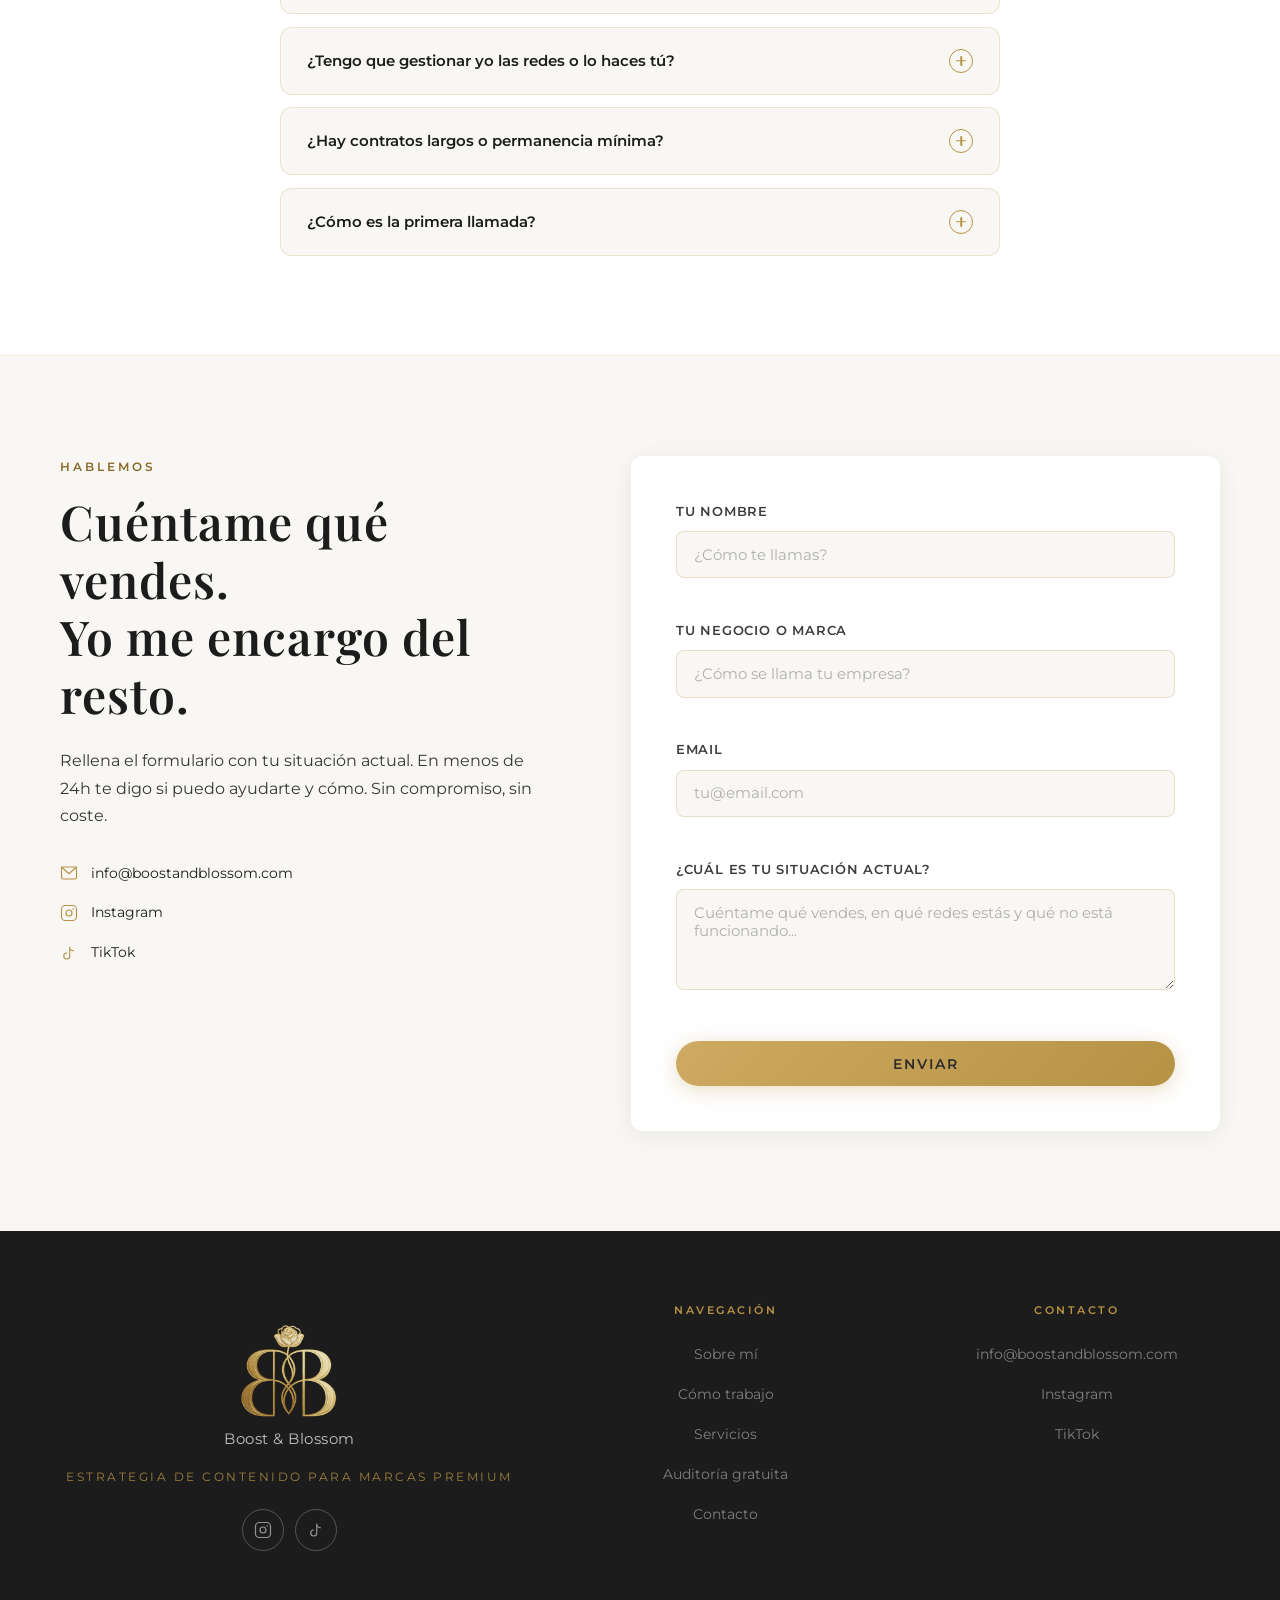
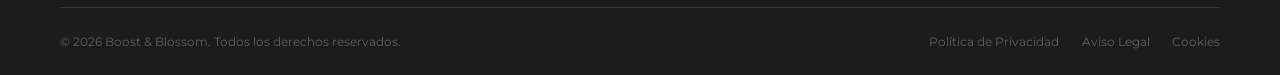
==== commit 002fc63e: "Fix: lang switcher integrado en navbar en móvil, fijo en escritorio Co-Authored-By: Claude Sonnet 4." ====
--- a/index.html
+++ b/index.html
@@ -81,6 +81,15 @@
         </ul>
       </nav>
       <div class="navbar__actions">
+        <div class="lang-switcher" id="lang-switcher">
+          <button class="lang-switcher__btn" id="lang-btn" aria-haspopup="listbox" aria-expanded="false" aria-label="Cambiar idioma">
+            <span id="lang-current">ES</span>
+          </button>
+          <ul class="lang-switcher__dropdown" id="lang-dropdown" role="listbox" aria-label="Seleccionar idioma">
+            <li role="option"><button data-lang="es" class="lang-option active" aria-selected="true">ES</button></li>
+            <li role="option"><button data-lang="en" class="lang-option" aria-selected="false">ENG</button></li>
+          </ul>
+        </div>
         <button id="theme-toggle" aria-label="Cambiar tema">
           <svg class="icon-moon" viewBox="0 0 24 24" fill="none" stroke="currentColor" stroke-width="1.6" stroke-linecap="round" stroke-linejoin="round" aria-hidden="true"><path d="M21 12.79A9 9 0 1 1 11.21 3 7 7 0 0 0 21 12.79z"/></svg>
           <svg class="icon-sun" viewBox="0 0 24 24" fill="none" stroke="currentColor" stroke-width="1.6" stroke-linecap="round" stroke-linejoin="round" aria-hidden="true"><circle cx="12" cy="12" r="4"/><line x1="12" y1="2" x2="12" y2="5"/><line x1="12" y1="19" x2="12" y2="22"/><line x1="4.22" y1="4.22" x2="6.34" y2="6.34"/><line x1="17.66" y1="17.66" x2="19.78" y2="19.78"/><line x1="2" y1="12" x2="5" y2="12"/><line x1="19" y1="12" x2="22" y2="12"/><line x1="4.22" y1="19.78" x2="6.34" y2="17.66"/><line x1="17.66" y1="6.34" x2="19.78" y2="4.22"/></svg>
@@ -649,17 +658,6 @@
     </div>
   </div>
 
-  <!-- Language switcher — fixed top right -->
-  <div class="lang-switcher" id="lang-switcher">
-    <button class="lang-switcher__btn" id="lang-btn" aria-haspopup="listbox" aria-expanded="false" aria-label="Cambiar idioma">
-      <span id="lang-current">ES</span>
-    </button>
-    <ul class="lang-switcher__dropdown" id="lang-dropdown" role="listbox" aria-label="Seleccionar idioma">
-      <li role="option"><button data-lang="es" class="lang-option active" aria-selected="true">ES</button></li>
-      <li role="option"><button data-lang="en" class="lang-option" aria-selected="false">ENG</button></li>
-    </ul>
-  </div>
-
   <script src="main.js"></script>
 </body>
 </html>
--- a/style.css
+++ b/style.css
@@ -1481,9 +1481,6 @@
 
   .filosofia__grid { grid-template-columns: 1fr; gap: 2rem; }
   .filosofia__valores { margin-top: 0; }
-
-  /* Lang switcher — repositionar para no tapar botones de la navbar */
-  .lang-switcher { right: 100px; left: auto; }
 
   /* Filosofía especialidades — evitar overflow horizontal */
   .filosofia__especialidades {
@@ -2265,13 +2262,19 @@
 }
 
 /* =============================================
-   LANGUAGE SWITCHER — fixed top right
+   LANGUAGE SWITCHER — fixed en desktop, relativo en móvil
    ============================================= */
 .lang-switcher {
-  position: fixed;
-  top: 18px;
-  right: 48px;
+  position: relative;
   z-index: 1000;
+}
+
+@media (min-width: 769px) {
+  .lang-switcher {
+    position: fixed;
+    top: 18px;
+    right: 48px;
+  }
 }
 
 .lang-switcher__btn {
